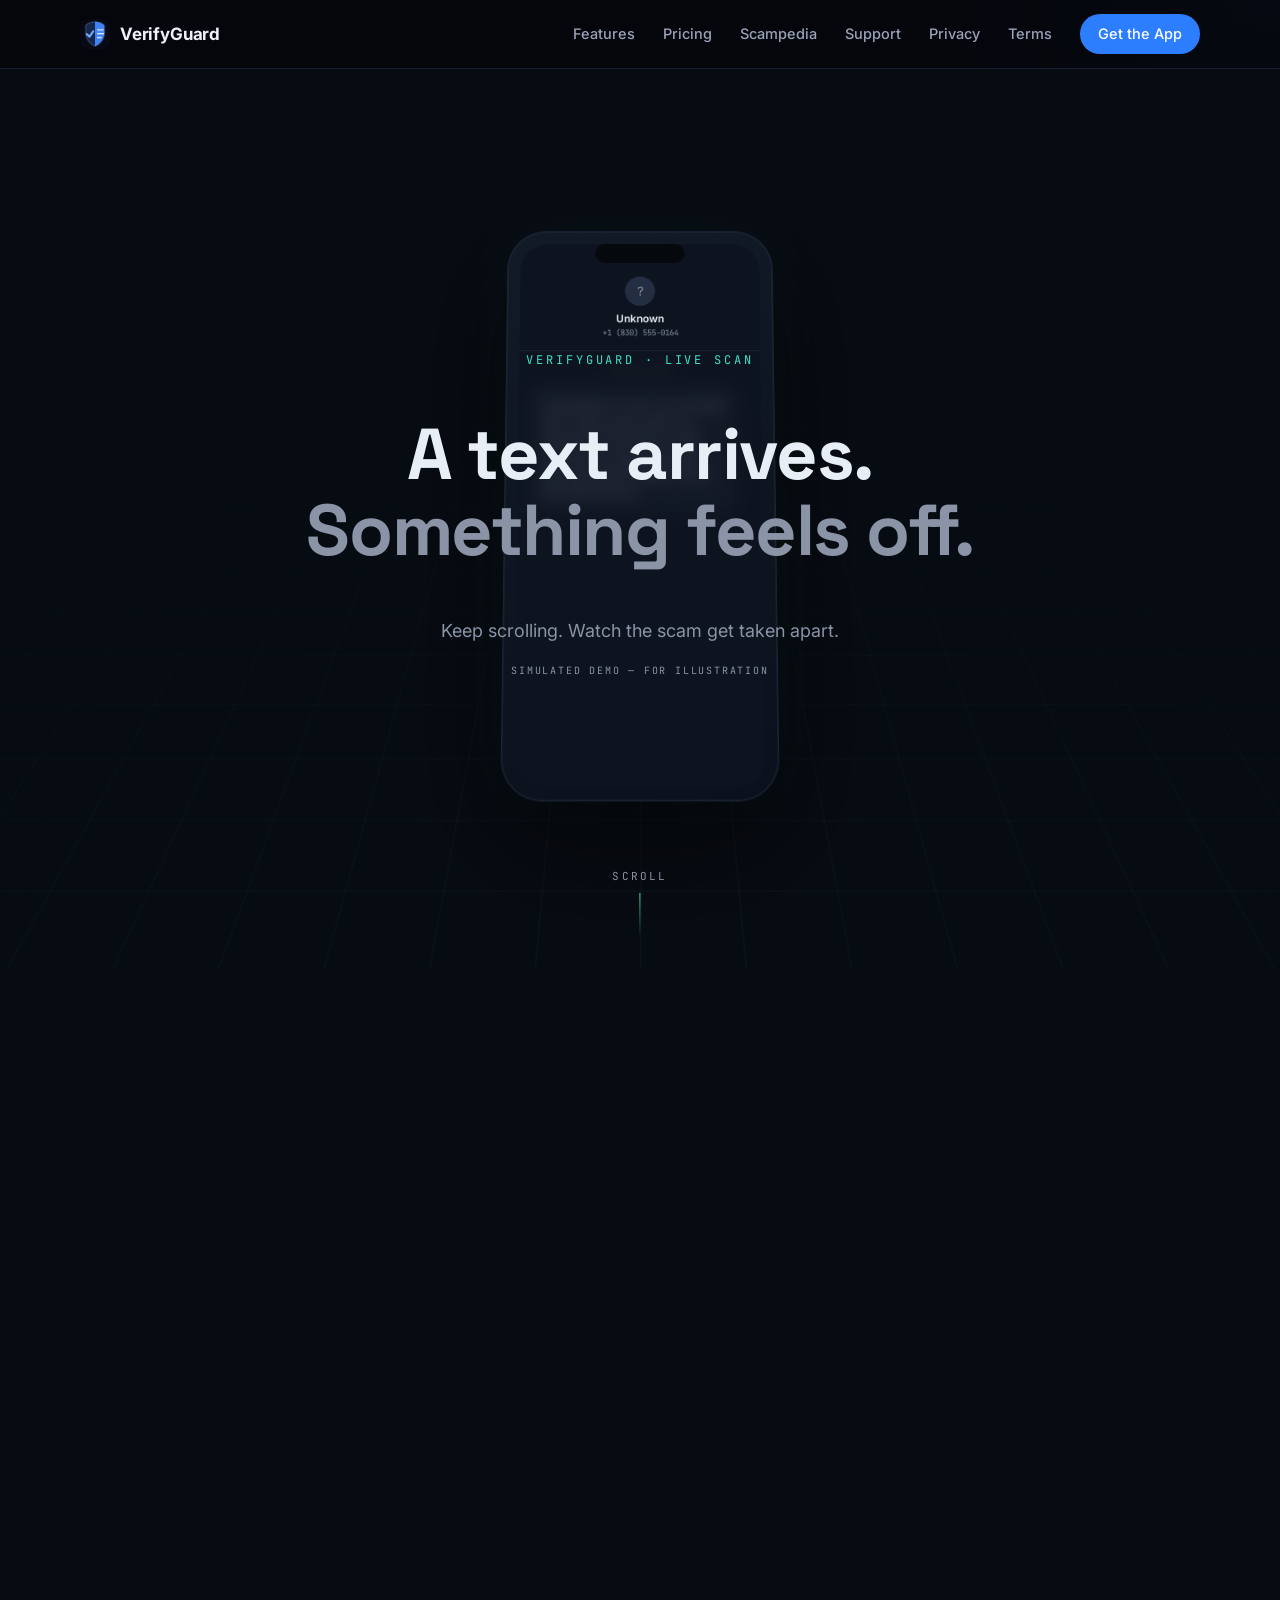
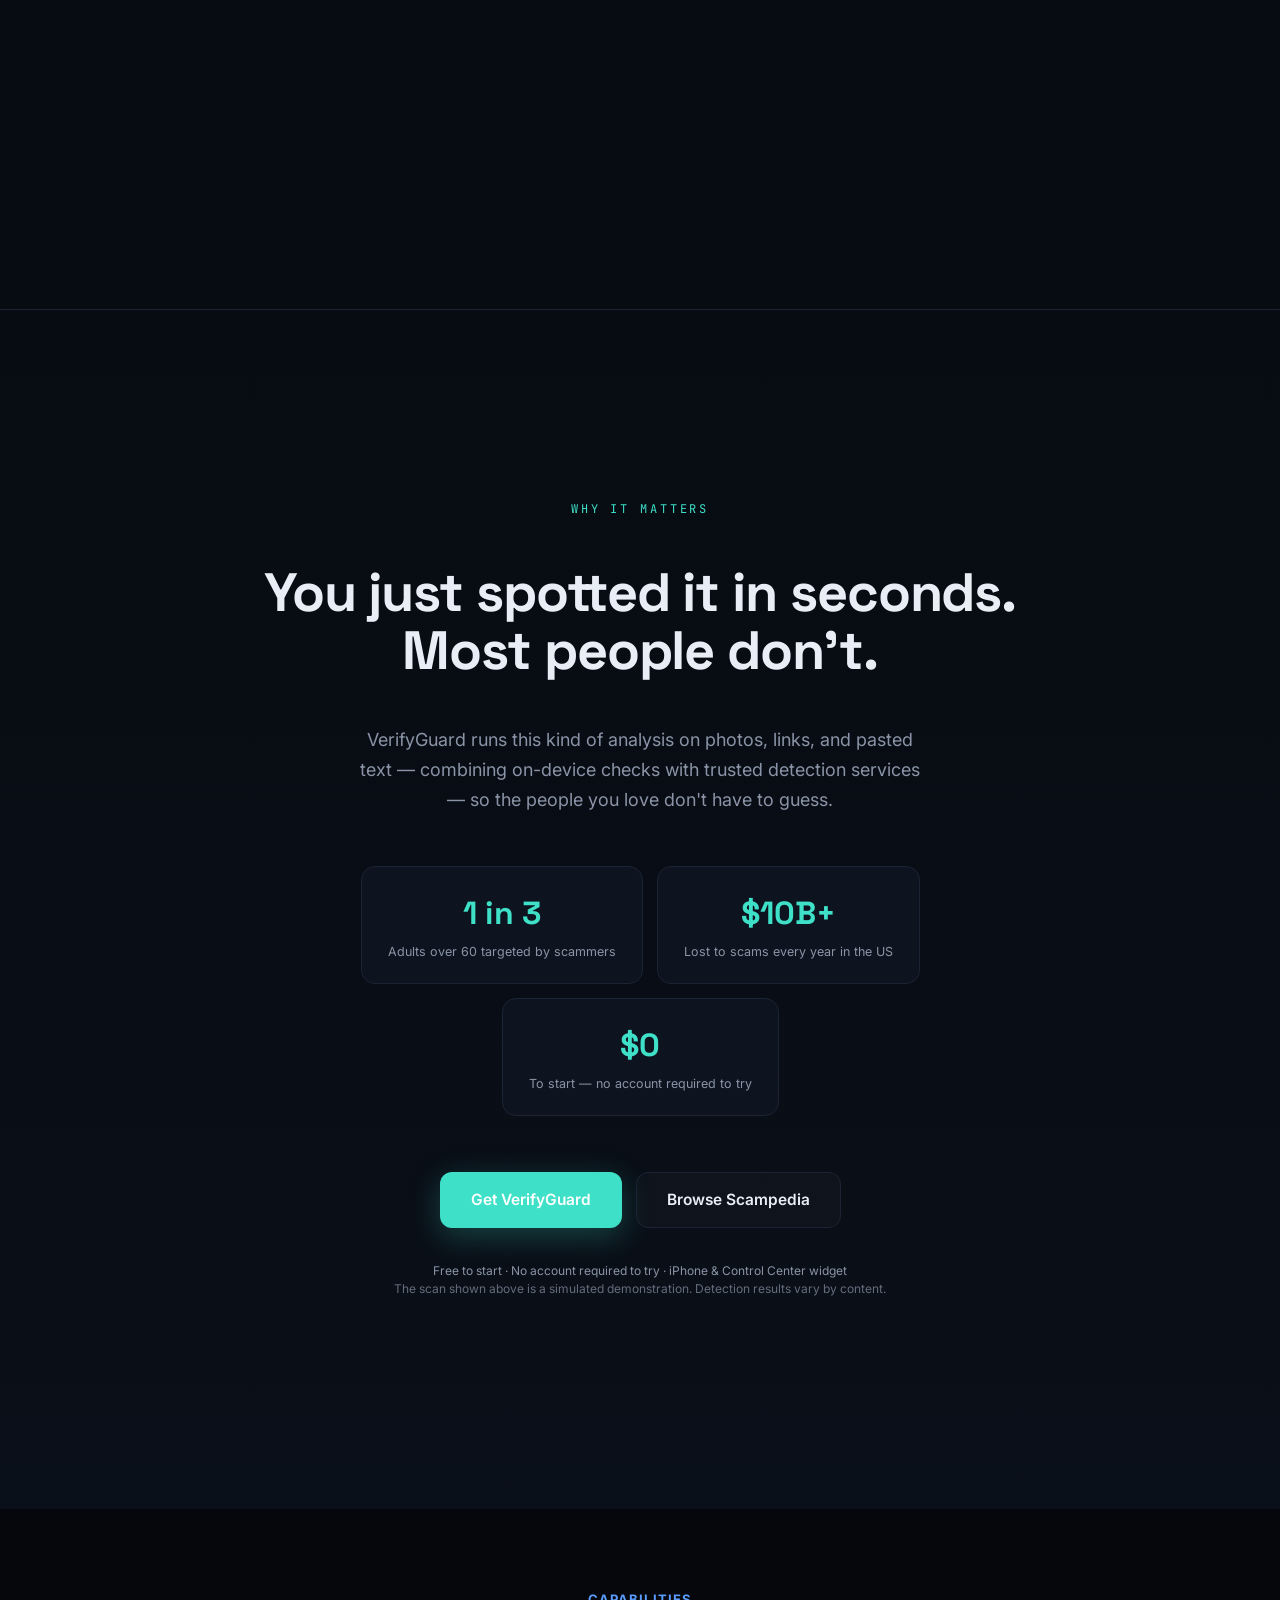
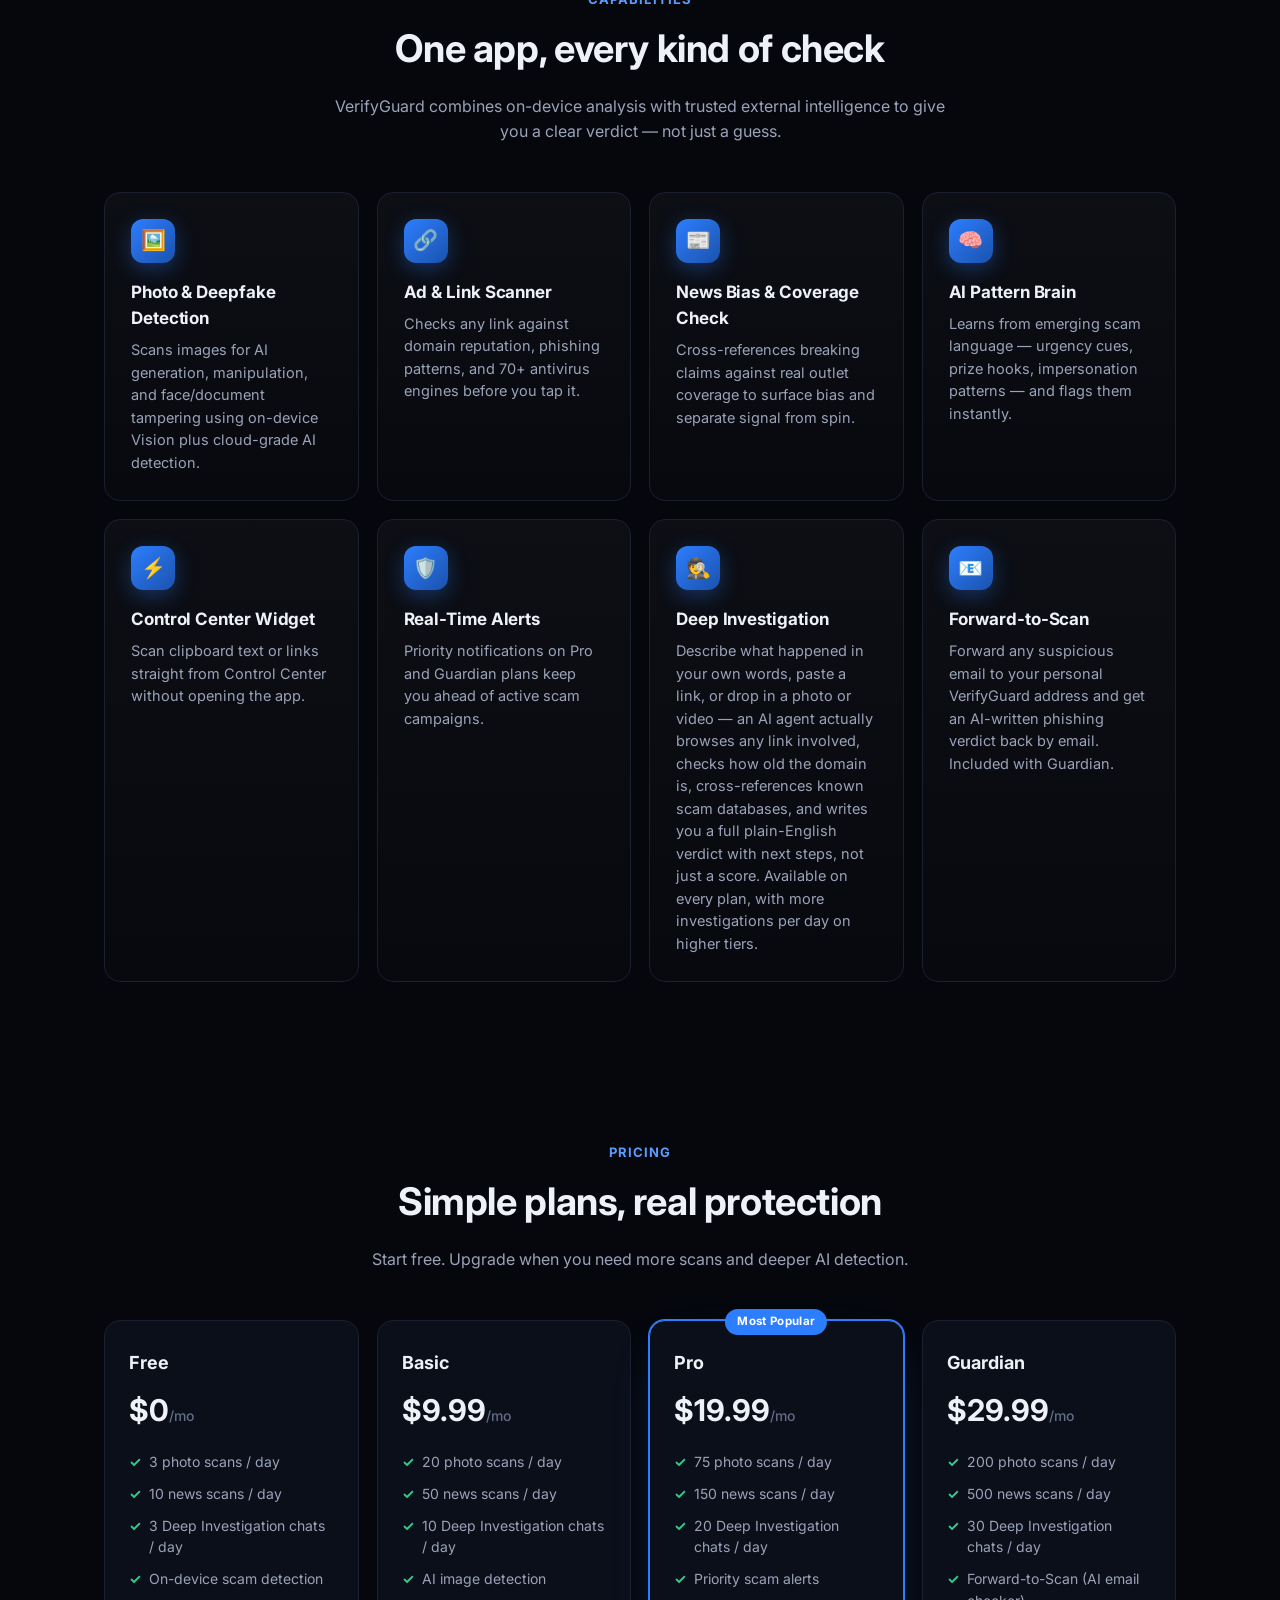
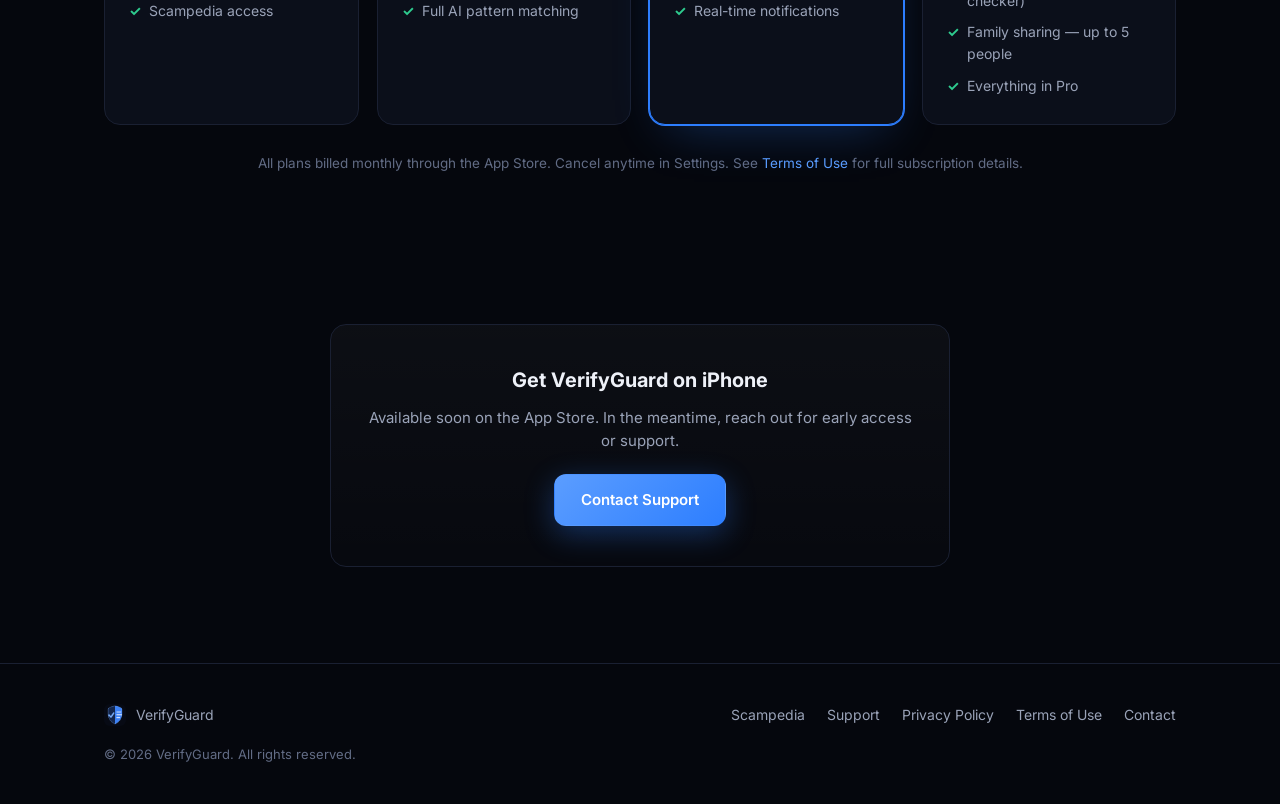
==== index.html @ 9289e0be "Update site to match current app: Deep Investigation is now all-tier chat Deep Investigation is no l" ====
<!doctype html>
<html lang="en">
<head>
<meta charset="UTF-8" />
<meta name="viewport" content="width=device-width, initial-scale=1.0" />
<title>VerifyGuard — AI Scam &amp; Deepfake Detection</title>
<meta name="description" content="VerifyGuard scans photos, links, and news for scams, deepfakes, and misinformation in real time — powered by on-device AI and trusted threat intelligence." />
<link rel="icon" href="assets/logo.png" />
<link rel="preconnect" href="https://fonts.googleapis.com">
<link rel="preconnect" href="https://fonts.gstatic.com" crossorigin>
<link href="https://fonts.googleapis.com/css2?family=Inter:wght@400;500;600;700;800&family=Space+Grotesk:wght@400;500;700&family=JetBrains+Mono:wght@400;600&display=swap" rel="stylesheet">
<link rel="stylesheet" href="styles.css" />
<link rel="stylesheet" href="scam-scene.css" />
</head>
<body>

<header class="site">
  <div class="wrap nav">
    <a href="index.html" class="brand">
      <img src="assets/logo.png" alt="VerifyGuard logo" />
      VerifyGuard
    </a>
    <nav class="nav-links" id="navLinks">
      <a href="#features">Features</a>
      <a href="#pricing">Pricing</a>
      <a href="https://scampedia.net/scampedia.html">Scampedia</a>
      <a href="support.html">Support</a>
      <a href="privacy.html">Privacy</a>
      <a href="terms.html">Terms</a>
      <a href="#download" class="nav-cta">Get the App</a>
    </nav>
    <button class="nav-toggle" id="navToggle" aria-label="Toggle menu">☰</button>
  </div>
</header>

<main>
  <div class="scam-scene">
    <div class="track" id="track">
      <div class="stage">

        <div class="intro" id="intro">
          <div class="eyebrow">VerifyGuard · Live Scan</div>
          <h1>A text arrives.<br><span class="dim">Something feels off.</span></h1>
          <p>Keep scrolling. Watch the scam get taken apart.</p>
          <p style="margin-top:10px;font-family:'JetBrains Mono',monospace;font-size:10px;letter-spacing:.18em;text-transform:uppercase;color:var(--muted)">Simulated demo — for illustration</p>
        </div>

        <div class="phone-wrap" id="phoneWrap">
          <div class="phone">
            <div class="notch"></div>
            <div class="screen">
              <div class="msg-header">
                <div class="avatar">?</div>
                <div class="sender">Unknown</div>
                <div class="num">+1 (830) 555-0164</div>
              </div>
              <div class="msg-body" id="msgBody" style="will-change:filter,opacity">
                <div class="time-stamp">Today 4:47 PM</div>
                <div class="bubble" id="bubble">
                  Hi grandma, it's me. I'm in trouble and
                  <span class="flag-word" data-flag="1">I need money right now</span>.
                  <span class="flag-word warn" data-flag="2">Please don't tell mom or dad.</span>
                  Can you buy
                  <span class="flag-word" data-flag="3">Apple gift cards</span>
                  and send me the codes? Hurry, I only have an hour.
                </div>
              </div>
              <div class="scanline" id="scanline"></div>
            </div>
          </div>
        </div>

        <div class="callout co-1" id="c1">
          <div class="tag">Red flag · Urgency</div>
          <div class="body">Pressure to act "right now" is the #1 scam signature. Real emergencies don't run on timers.</div>
        </div>
        <div class="callout warn co-2" id="c2">
          <div class="tag">Red flag · Secrecy</div>
          <div class="body">"Don't tell anyone" isolates you from the people who would spot the scam instantly.</div>
        </div>
        <div class="callout co-3" id="c3">
          <div class="tag">Red flag · Untraceable payment</div>
          <div class="body">Gift card codes are cash that can't be reversed. No real family member asks for them.</div>
        </div>

        <div class="verdict">
          <div class="stamp" id="stamp">
            <div class="box">
              <div class="word">SCAM</div>
              <div class="conf">CONFIDENCE <b>94%</b> · GRANDPARENT SCAM</div>
            </div>
          </div>
        </div>

        <div class="scroll-hint" id="hint">
          <span>Scroll</span>
          <div class="bar"></div>
        </div>

      </div>
    </div>

    <section class="after">
      <div class="after-inner">
        <div class="eyebrow">Why it matters</div>
        <h2>You just spotted it in seconds.<br>Most people don't.</h2>
        <p class="lede">VerifyGuard runs this kind of analysis on photos, links, and pasted text — combining on-device checks with trusted detection services — so the people you love don't have to guess.</p>
        <div class="stat-row">
          <div class="stat"><div class="n">1 in 3</div><div class="l">Adults over 60 targeted by scammers</div></div>
          <div class="stat"><div class="n">$10B+</div><div class="l">Lost to scams every year in the US</div></div>
          <div class="stat"><div class="n">$0</div><div class="l">To start — no account required to try</div></div>
        </div>
        <div class="cta-row">
          <a class="btn btn-primary" href="#download">Get VerifyGuard</a>
          <a class="btn btn-ghost" href="https://scampedia.net/scampedia.html">Browse Scampedia</a>
        </div>
        <div class="footnote">Free to start · No account required to try · iPhone &amp; Control Center widget<br><span style="opacity:.7">The scan shown above is a simulated demonstration. Detection results vary by content.</span></div>
      </div>
    </section>
  </div>

  <section id="features">
    <div class="wrap">
      <div class="section-head">
        <div class="kicker">Capabilities</div>
        <h2>One app, every kind of check</h2>
        <p>VerifyGuard combines on-device analysis with trusted external intelligence to give you a clear verdict — not just a guess.</p>
      </div>
      <div class="grid">
        <div class="card">
          <div class="icon">🖼️</div>
          <h3>Photo &amp; Deepfake Detection</h3>
          <p>Scans images for AI generation, manipulation, and face/document tampering using on-device Vision plus cloud-grade AI detection.</p>
        </div>
        <div class="card">
          <div class="icon">🔗</div>
          <h3>Ad &amp; Link Scanner</h3>
          <p>Checks any link against domain reputation, phishing patterns, and 70+ antivirus engines before you tap it.</p>
        </div>
        <div class="card">
          <div class="icon">📰</div>
          <h3>News Bias &amp; Coverage Check</h3>
          <p>Cross-references breaking claims against real outlet coverage to surface bias and separate signal from spin.</p>
        </div>
        <div class="card">
          <div class="icon">🧠</div>
          <h3>AI Pattern Brain</h3>
          <p>Learns from emerging scam language — urgency cues, prize hooks, impersonation patterns — and flags them instantly.</p>
        </div>
        <div class="card">
          <div class="icon">⚡</div>
          <h3>Control Center Widget</h3>
          <p>Scan clipboard text or links straight from Control Center without opening the app.</p>
        </div>
        <div class="card">
          <div class="icon">🛡️</div>
          <h3>Real-Time Alerts</h3>
          <p>Priority notifications on Pro and Guardian plans keep you ahead of active scam campaigns.</p>
        </div>
        <div class="card">
          <div class="icon">🕵️</div>
          <h3>Deep Investigation</h3>
          <p>Describe what happened in your own words, paste a link, or drop in a photo or video — an AI agent actually browses any link involved, checks how old the domain is, cross-references known scam databases, and writes you a full plain-English verdict with next steps, not just a score. Available on every plan, with more investigations per day on higher tiers.</p>
        </div>
        <div class="card">
          <div class="icon">📧</div>
          <h3>Forward-to-Scan</h3>
          <p>Forward any suspicious email to your personal VerifyGuard address and get an AI-written phishing verdict back by email. Included with Guardian.</p>
        </div>
      </div>
    </div>
  </section>

  <section id="pricing">
    <div class="wrap">
      <div class="section-head">
        <div class="kicker">Pricing</div>
        <h2>Simple plans, real protection</h2>
        <p>Start free. Upgrade when you need more scans and deeper AI detection.</p>
      </div>
      <div class="pricing-grid">
        <div class="plan">
          <h3>Free</h3>
          <div class="price">$0<span>/mo</span></div>
          <ul>
            <li>3 photo scans / day</li>
            <li>10 news scans / day</li>
            <li>3 Deep Investigation chats / day</li>
            <li>On-device scam detection</li>
            <li>Scampedia access</li>
          </ul>
        </div>
        <div class="plan">
          <h3>Basic</h3>
          <div class="price">$9.99<span>/mo</span></div>
          <ul>
            <li>20 photo scans / day</li>
            <li>50 news scans / day</li>
            <li>10 Deep Investigation chats / day</li>
            <li>AI image detection</li>
            <li>Full AI pattern matching</li>
          </ul>
        </div>
        <div class="plan popular">
          <div class="tag">Most Popular</div>
          <h3>Pro</h3>
          <div class="price">$19.99<span>/mo</span></div>
          <ul>
            <li>75 photo scans / day</li>
            <li>150 news scans / day</li>
            <li>20 Deep Investigation chats / day</li>
            <li>Priority scam alerts</li>
            <li>Real-time notifications</li>
          </ul>
        </div>
        <div class="plan">
          <h3>Guardian</h3>
          <div class="price">$29.99<span>/mo</span></div>
          <ul>
            <li>200 photo scans / day</li>
            <li>500 news scans / day</li>
            <li>30 Deep Investigation chats / day</li>
            <li>Forward-to-Scan (AI email checker)</li>
            <li>Family sharing — up to 5 people</li>
            <li>Everything in Pro</li>
          </ul>
        </div>
      </div>
      <p class="hero-note" style="text-align:center; margin-top:28px;">All plans billed monthly through the App Store. Cancel anytime in Settings. See <a href="terms.html">Terms of Use</a> for full subscription details.</p>
    </div>
  </section>

  <section id="download" class="tight">
    <div class="wrap">
      <div class="contact-box">
        <h3>Get VerifyGuard on iPhone</h3>
        <p>Available soon on the App Store. In the meantime, reach out for early access or support.</p>
        <div class="cta-row" style="margin-bottom:0;">
          <a href="support.html" class="btn btn-primary">Contact Support</a>
        </div>
      </div>
    </div>
  </section>
</main>

<footer class="site">
  <div class="wrap">
    <div class="footer-row">
      <div class="footer-brand">
        <img src="assets/logo.png" alt="VerifyGuard" />
        VerifyGuard
      </div>
      <div class="footer-links">
        <a href="https://scampedia.net/scampedia.html">Scampedia</a>
        <a href="support.html">Support</a>
        <a href="privacy.html">Privacy Policy</a>
        <a href="terms.html">Terms of Use</a>
        <a href="mailto:verifyguardsupport@gmail.com">Contact</a>
      </div>
    </div>
    <div class="footer-copy">© 2026 VerifyGuard. All rights reserved.</div>
  </div>
</footer>

<script>
  document.getElementById('navToggle').addEventListener('click', function () {
    document.getElementById('navLinks').classList.toggle('open');
  });
</script>

<script>
(function(){
  const reduce = window.matchMedia('(prefers-reduced-motion: reduce)').matches;
  if (reduce) return;

  const track = document.getElementById('track');
  const wrap  = document.getElementById('phoneWrap');
  const body  = document.getElementById('msgBody');
  const intro = document.getElementById('intro');
  const hint  = document.getElementById('hint');
  const scan  = document.getElementById('scanline');
  const stamp = document.getElementById('stamp');
  const call  = [document.getElementById('c1'), document.getElementById('c2'), document.getElementById('c3')];
  const flags = document.querySelectorAll('.scam-scene .flag-word');

  const lerp  = (a,b,t)=>a+(b-a)*t;
  const clamp = (v,lo,hi)=>Math.min(hi,Math.max(lo,v));
  // remap p from [a,b] -> [0,1] with easing
  const seg = (p,a,b)=>clamp((p-a)/(b-a),0,1);
  const easeOut = t=>1-Math.pow(1-t,3);
  const easeInOut = t=>t<.5?4*t*t*t:1-Math.pow(-2*t+2,3)/2;

  let ticking = false;

  function frame(){
    ticking = false;
    const rect = track.getBoundingClientRect();
    const total = track.offsetHeight - window.innerHeight;
    const p = clamp(-rect.top / total, 0, 1);

    // Phase A (0–.12): intro fades, phone idle float
    const introO = 1 - seg(p, .04, .12);
    intro.style.opacity = introO;
    hint.style.opacity  = 1 - seg(p, .02, .08);

    // Message content: blurred + dimmed under the intro, sharpens as you scroll in
    const focus = easeOut(seg(p, .08, .26));
    body.style.filter  = 'blur(' + lerp(9, 0, focus) + 'px)';
    body.style.opacity = lerp(.35, 1, focus);

    // Phase B (.10–.42): zoom into the phone
    const z = easeInOut(seg(p, .10, .42));
    const scale = lerp(0.9, 2.35, z);
    const ty    = lerp(0, 6, z); // drift toward message
    // subtle idle float before zoom kicks in
    const idle = (1 - z) * Math.sin(performance.now()/900) * 6;
    wrap.style.transform =
      'translateY(' + (idle + ty) + 'px) scale(' + scale + ') rotateX(' + lerp(6,0,z) + 'deg)';

    // Phase C (.34–.52): scan sweep
    const s = seg(p, .34, .52);
    scan.style.opacity = s > 0 && s < 1 ? 1 : (s >= 1 ? 0 : 0);
    scan.style.setProperty('--y', (s*100) + '%');

    // Phase D (.46–.74): flags light + callouts pop, one per window
    const flagWindows = [[.46,.52],[.55,.61],[.64,.70]];
    flagWindows.forEach(function(w,i){
      const on = p >= w[0];
      flags[i].classList.toggle('lit', on);
      if (flags[i].classList.contains('warn')) flags[i].classList.toggle('warn-lit', on);
      call[i].classList.toggle('show', on && p < .84);
    });

    // Phase E (.78–.90): verdict stamp slams
    const v = easeOut(seg(p, .78, .88));
    stamp.style.opacity = v;
    stamp.style.filter = 'blur(' + lerp(6,0,v) + 'px)';
    stamp.style.transform = 'scale(' + lerp(2.6,1,v) + ') rotate(' + lerp(-8,-3,v) + 'deg)';

    // Phase F (.90–1): gentle pull-back so hand-off to next section feels natural
    const out = seg(p, .90, 1);
    if (out > 0){
      const sc = lerp(scale, scale*.92, out);
      wrap.style.transform = 'translateY(' + ty + 'px) scale(' + sc + ')';
      wrap.style.opacity = 1 - out*.35;
    } else {
      wrap.style.opacity = 1;
    }
  }

  function onScroll(){
    if(!ticking){ ticking = true; requestAnimationFrame(frame); }
  }
  window.addEventListener('scroll', onScroll, {passive:true});
  window.addEventListener('resize', onScroll, {passive:true});

  // keep the idle float alive pre-zoom
  (function loop(){ onScroll(); requestAnimationFrame(loop); })();
})();
</script>

</body>
</html>
---- styles.css ----
:root {
  --bg: #05070d;
  --bg-elevated: #0b0f1a;
  --bg-card: #10152366;
  --border: #232a3d;
  --border-soft: #1a2032;
  --text: #eef1f8;
  --text-dim: #9aa3b8;
  --text-faint: #626c85;
  --brand: #2d7eff;
  --brand-light: #5b9dff;
  --brand-glow: #2d7eff55;
  --success: #2ecc8f;
  --warn: #ffb547;
  --danger: #ff5c6c;
  --radius: 16px;
  --max: 1120px;
}

* { box-sizing: border-box; }

html { scroll-behavior: smooth; }

body {
  margin: 0;
  background: var(--bg);
  background-image:
    radial-gradient(700px 420px at 12% -10%, #2d7eff22, transparent 60%),
    radial-gradient(600px 380px at 100% 0%, #5b9dff1a, transparent 55%);
  background-repeat: no-repeat;
  color: var(--text);
  font-family: "Inter", -apple-system, BlinkMacSystemFont, "Segoe UI", Helvetica, Arial, sans-serif;
  line-height: 1.55;
  -webkit-font-smoothing: antialiased;
}

img { max-width: 100%; display: block; }

a { color: var(--brand-light); text-decoration: none; }
a:hover { color: var(--text); }

.wrap { max-width: var(--max); margin: 0 auto; padding: 0 24px; }

/* Nav */
header.site {
  position: sticky;
  top: 0;
  z-index: 50;
  backdrop-filter: blur(14px);
  -webkit-backdrop-filter: blur(14px);
  background: #05070dcc;
  border-bottom: 1px solid var(--border-soft);
}

.nav {
  display: flex;
  align-items: center;
  justify-content: space-between;
  padding: 14px 0;
}

.brand {
  display: flex;
  align-items: center;
  gap: 10px;
  font-weight: 700;
  font-size: 17px;
  letter-spacing: -0.01em;
  color: var(--text);
}
.brand img { width: 30px; height: 30px; border-radius: 8px; }

.nav-links {
  display: flex;
  gap: 28px;
  align-items: center;
}
.nav-links a {
  color: var(--text-dim);
  font-size: 14.5px;
  font-weight: 500;
}
.nav-links a:hover { color: var(--text); }

.nav-cta {
  background: var(--brand);
  color: #fff !important;
  padding: 9px 18px;
  border-radius: 999px;
  font-size: 14px;
  font-weight: 600;
}
.nav-cta:hover { background: var(--brand-light); }

.nav-toggle { display: none; }

@media (max-width: 760px) {
  .nav-links { display: none; }
  .nav-toggle {
    display: block;
    background: none;
    border: 1px solid var(--border);
    color: var(--text);
    border-radius: 8px;
    padding: 7px 10px;
    font-size: 14px;
  }
  .nav-links.open {
    display: flex;
    flex-direction: column;
    position: absolute;
    top: 60px;
    left: 0;
    right: 0;
    background: var(--bg-elevated);
    border-bottom: 1px solid var(--border-soft);
    padding: 16px 24px 22px;
    gap: 16px;
  }
}

/* Hero */
.hero {
  padding: 88px 0 64px;
  text-align: center;
}
.hero .badge {
  display: inline-flex;
  align-items: center;
  gap: 8px;
  padding: 6px 14px;
  border: 1px solid var(--border);
  border-radius: 999px;
  font-size: 13px;
  color: var(--text-dim);
  background: #ffffff06;
  margin-bottom: 26px;
}
.badge .dot {
  width: 6px; height: 6px; border-radius: 50%;
  background: var(--success);
  box-shadow: 0 0 8px var(--success);
}

.hero-logo {
  width: 92px; height: 92px;
  border-radius: 22px;
  margin: 0 auto 28px;
  box-shadow: 0 0 60px var(--brand-glow), 0 8px 30px #000a;
}

.hero h1 {
  font-size: clamp(34px, 5.5vw, 58px);
  line-height: 1.08;
  letter-spacing: -0.02em;
  margin: 0 0 18px;
}
.hero h1 span {
  background: linear-gradient(135deg, var(--brand-light), var(--brand));
  -webkit-background-clip: text;
  background-clip: text;
  color: transparent;
}

.hero p.lead {
  color: var(--text-dim);
  font-size: 18px;
  max-width: 620px;
  margin: 0 auto 36px;
}

.cta-row {
  display: flex;
  gap: 14px;
  justify-content: center;
  flex-wrap: wrap;
  margin-bottom: 20px;
}

.btn {
  display: inline-flex;
  align-items: center;
  gap: 8px;
  padding: 13px 26px;
  border-radius: 12px;
  font-weight: 600;
  font-size: 15px;
  border: 1px solid transparent;
  cursor: pointer;
}
.btn-primary {
  background: linear-gradient(135deg, var(--brand-light), var(--brand));
  color: #fff !important;
  box-shadow: 0 8px 30px var(--brand-glow);
}
.btn-primary:hover { filter: brightness(1.08); }
.btn-ghost {
  background: #ffffff08;
  border-color: var(--border);
  color: var(--text) !important;
}
.btn-ghost:hover { background: #ffffff12; }

.hero-note { color: var(--text-faint); font-size: 13.5px; }

/* Sections */
section { padding: 80px 0; }
section.tight { padding: 56px 0; }
.section-head { text-align: center; max-width: 640px; margin: 0 auto 48px; }
.section-head .kicker {
  color: var(--brand-light);
  font-size: 13px;
  font-weight: 700;
  letter-spacing: 0.08em;
  text-transform: uppercase;
  margin-bottom: 10px;
}
.section-head h2 {
  font-size: clamp(26px, 3.6vw, 38px);
  letter-spacing: -0.01em;
  margin: 0 0 12px;
}
.section-head p { color: var(--text-dim); font-size: 16px; }

/* Feature grid */
.grid {
  display: grid;
  grid-template-columns: repeat(auto-fit, minmax(250px, 1fr));
  gap: 18px;
}

.card {
  background: linear-gradient(180deg, #ffffff08, #ffffff02);
  border: 1px solid var(--border-soft);
  border-radius: var(--radius);
  padding: 26px;
}
.card .icon {
  width: 44px; height: 44px;
  border-radius: 12px;
  display: flex; align-items: center; justify-content: center;
  background: linear-gradient(135deg, var(--brand), #1b52ad);
  font-size: 20px;
  margin-bottom: 16px;
  box-shadow: 0 6px 20px var(--brand-glow);
}
.card h3 { font-size: 17px; margin: 0 0 8px; letter-spacing: -0.005em; }
.card p { color: var(--text-dim); font-size: 14.5px; margin: 0; }

/* Pricing */
.pricing-grid {
  display: grid;
  grid-template-columns: repeat(auto-fit, minmax(240px, 1fr));
  gap: 18px;
}
.plan {
  background: var(--bg-elevated);
  border: 1px solid var(--border-soft);
  border-radius: var(--radius);
  padding: 28px 24px;
  position: relative;
}
.plan.popular {
  border-color: var(--brand);
  box-shadow: 0 0 0 1px var(--brand), 0 20px 50px -20px var(--brand-glow);
}
.plan .tag {
  position: absolute;
  top: -12px; left: 50%;
  transform: translateX(-50%);
  background: var(--brand);
  color: #fff;
  font-size: 11.5px;
  font-weight: 700;
  padding: 4px 12px;
  border-radius: 999px;
  letter-spacing: 0.03em;
}
.plan h3 { margin: 0 0 4px; font-size: 18px; }
.plan .price { font-size: 30px; font-weight: 700; margin: 10px 0 18px; }
.plan .price span { font-size: 14px; color: var(--text-faint); font-weight: 500; }
.plan ul { list-style: none; padding: 0; margin: 0; display: flex; flex-direction: column; gap: 10px; }
.plan li { color: var(--text-dim); font-size: 14px; display: flex; gap: 8px; }
.plan li::before { content: "✓"; color: var(--success); font-weight: 700; }

/* FAQ */
.faq { max-width: 780px; margin: 0 auto; display: flex; flex-direction: column; gap: 10px; }
.faq details {
  background: var(--bg-elevated);
  border: 1px solid var(--border-soft);
  border-radius: 12px;
  padding: 4px 20px;
}
.faq summary {
  cursor: pointer;
  padding: 16px 0;
  font-weight: 600;
  font-size: 15.5px;
  list-style: none;
  display: flex;
  justify-content: space-between;
  align-items: center;
}
.faq summary::-webkit-details-marker { display: none; }
.faq summary::after {
  content: "+";
  color: var(--brand-light);
  font-size: 20px;
  font-weight: 400;
}
.faq details[open] summary::after { content: "–"; }
.faq p { color: var(--text-dim); font-size: 14.5px; margin: 0 0 18px; }

/* Contact box */
.contact-box {
  max-width: 620px;
  margin: 0 auto;
  text-align: center;
  background: linear-gradient(180deg, #ffffff08, #ffffff02);
  border: 1px solid var(--border-soft);
  border-radius: var(--radius);
  padding: 40px 32px;
}
.contact-box h3 { margin: 0 0 10px; font-size: 20px; }
.contact-box p { color: var(--text-dim); margin: 0 0 22px; font-size: 15px; }

/* Legal pages */
.legal {
  max-width: 780px;
  margin: 0 auto;
  padding: 60px 0 100px;
}
.legal h1 { font-size: 34px; margin-bottom: 6px; letter-spacing: -0.01em; }
.legal .updated { color: var(--text-faint); font-size: 13.5px; margin-bottom: 40px; }
.legal h2 { font-size: 19px; margin: 36px 0 12px; color: var(--text); }
.legal p, .legal li { color: var(--text-dim); font-size: 15px; line-height: 1.7; }
.legal ul { padding-left: 20px; }
.legal a { color: var(--brand-light); }
.legal table { width: 100%; border-collapse: collapse; margin: 16px 0; }
.legal th, .legal td { text-align: left; padding: 10px 12px; border: 1px solid var(--border-soft); font-size: 14px; color: var(--text-dim); }
.legal th { color: var(--text); background: #ffffff05; }

/* Footer */
footer.site {
  border-top: 1px solid var(--border-soft);
  padding: 40px 0;
  margin-top: 40px;
}
.footer-row {
  display: flex;
  justify-content: space-between;
  align-items: center;
  flex-wrap: wrap;
  gap: 16px;
}
.footer-brand { display: flex; align-items: center; gap: 10px; color: var(--text-dim); font-size: 14px; }
.footer-brand img { width: 22px; height: 22px; border-radius: 6px; }
.footer-links { display: flex; gap: 22px; flex-wrap: wrap; }
.footer-links a { color: var(--text-dim); font-size: 14px; }
.footer-links a:hover { color: var(--text); }
.footer-copy { color: var(--text-faint); font-size: 13px; margin-top: 18px; }
---- scam-scene.css ----
/* Scrollytelling hero scene ("Anatomy of a Scam") — scoped entirely under
   .scam-scene so it can't leak into or collide with the rest of the site's
   styles.css (notably .btn/.btn-primary/.btn-ghost, which the site already
   defines with a different blue-glow look; the scene needs its own teal
   version here, kept local via descendant-selector specificity). Colors,
   fonts, and dimensions are ported unchanged from the approved demo. */

/* This has to live on body, not .scam-scene itself — overflow-x:hidden on an
   ancestor of a position:sticky element is a well-known footgun: per spec,
   setting only overflow-x forces overflow-y to compute as 'auto' too, which
   turns that ancestor into a scroll container and breaks the sticky child's
   containing block, so the "stuck" zoom effect just silently stops working.
   Safe on body/html since that's the real root scrolling context. */
body{ overflow-x:hidden; }

.scam-scene{
  --bg:#070B12;
  --panel:#0E141F;
  --line:#1B2434;
  --text:#E8EEF6;
  --muted:#8A94A6;
  --scan:#3EE0C8;
  --danger:#FF4D5E;
  --warn:#FFB020;
  background:var(--bg);
  color:var(--text);
  font-family:'Inter',system-ui,sans-serif;
}
.scam-scene *{box-sizing:border-box}
.scam-scene ::selection{background:rgba(62,224,200,.25)}

/* ---------- SCROLL TRACK ---------- */
.scam-scene .track{height:560vh;position:relative}
.scam-scene .stage{
  position:sticky;top:0;height:100vh;
  overflow:hidden;
  display:flex;align-items:center;justify-content:center;
  perspective:1200px;
}

/* ambient grid */
.scam-scene .stage::before{
  content:"";position:absolute;inset:-50%;
  background-image:
    linear-gradient(rgba(62,224,200,.04) 1px,transparent 1px),
    linear-gradient(90deg,rgba(62,224,200,.04) 1px,transparent 1px);
  background-size:64px 64px;
  transform:rotateX(60deg) translateY(20%);
  mask-image:radial-gradient(ellipse 60% 50% at 50% 60%,black,transparent);
  -webkit-mask-image:radial-gradient(ellipse 60% 50% at 50% 60%,black,transparent);
}

/* ---------- INTRO TEXT ---------- */
.scam-scene .intro{
  position:absolute;z-index:5;text-align:center;
  transition:opacity .1s linear;
  padding:0 24px;
}
.scam-scene .intro .eyebrow{
  font-family:'JetBrains Mono',monospace;font-size:12px;letter-spacing:.24em;
  text-transform:uppercase;color:var(--scan);margin-bottom:16px;
}
.scam-scene .intro h1{
  font-family:'Space Grotesk',sans-serif;
  font-size:clamp(34px,6.5vw,72px);font-weight:700;line-height:1.05;
  letter-spacing:-.02em;
}
.scam-scene .intro h1 .dim{color:var(--muted)}
.scam-scene .intro p{margin-top:18px;color:var(--muted);font-size:clamp(15px,2vw,18px)}
.scam-scene .scroll-hint{
  position:absolute;bottom:32px;left:50%;transform:translateX(-50%);
  z-index:6;display:flex;flex-direction:column;align-items:center;gap:8px;
  color:var(--muted);font-family:'JetBrains Mono',monospace;font-size:11px;
  letter-spacing:.2em;text-transform:uppercase;
}
.scam-scene .scroll-hint .bar{
  width:1px;height:44px;background:linear-gradient(var(--scan),transparent);
  animation:scamSceneDrip 1.6s ease-in-out infinite;
}
@keyframes scamSceneDrip{0%{transform:scaleY(.2);transform-origin:top}50%{transform:scaleY(1)}100%{transform:scaleY(.2);transform-origin:bottom}}

/* ---------- PHONE ---------- */
.scam-scene .phone-wrap{
  position:relative;z-index:4;
  will-change:transform;
  transform-origin:center 38%;
}
.scam-scene .phone{
  width:min(300px,72vw);aspect-ratio:9/19;
  background:linear-gradient(160deg,#121A28,#0B111C);
  border:1px solid var(--line);
  border-radius:44px;
  padding:14px;
  box-shadow:
    0 0 0 1px rgba(255,255,255,.04) inset,
    0 40px 120px rgba(0,0,0,.7),
    0 0 80px rgba(62,224,200,.06);
  position:relative;
}
.scam-scene .phone .notch{
  position:absolute;top:14px;left:50%;transform:translateX(-50%);
  width:34%;height:22px;background:#05080D;border-radius:12px;z-index:3;
}
.scam-scene .screen{
  width:100%;height:100%;
  background:var(--panel);
  border-radius:32px;
  overflow:hidden;
  display:flex;flex-direction:column;
  position:relative;
}
.scam-scene .msg-header{
  padding:38px 16px 12px;text-align:center;
  border-bottom:1px solid var(--line);
  flex-shrink:0;
}
.scam-scene .msg-header .avatar{
  width:34px;height:34px;border-radius:50%;
  background:#232E42;margin:0 auto 6px;
  display:flex;align-items:center;justify-content:center;
  font-size:14px;color:var(--muted);
}
.scam-scene .msg-header .sender{font-size:12px;font-weight:600}
.scam-scene .msg-header .num{font-family:'JetBrains Mono',monospace;font-size:9px;color:var(--muted)}
.scam-scene .msg-body{flex:1;padding:16px 12px;display:flex;flex-direction:column;gap:10px}
.scam-scene .bubble{
  background:#1A2333;
  border:1px solid var(--line);
  border-radius:16px;border-bottom-left-radius:4px;
  padding:12px 13px;
  font-size:12.5px;line-height:1.55;
  max-width:94%;
  position:relative;
}
.scam-scene .bubble .flag-word{
  position:relative;border-radius:4px;padding:0 2px;
  transition:background .2s,color .2s,box-shadow .2s;
}
.scam-scene .bubble .flag-word.lit{
  background:rgba(255,77,94,.16);
  color:#FF8B96;
  box-shadow:0 0 0 1px rgba(255,77,94,.45);
}
.scam-scene .bubble .flag-word.lit.warn-lit{
  background:rgba(255,176,32,.14);color:#FFCB66;
  box-shadow:0 0 0 1px rgba(255,176,32,.4);
}
.scam-scene .time-stamp{font-family:'JetBrains Mono',monospace;font-size:9px;color:var(--muted);text-align:center}

/* scan sweep */
.scam-scene .scanline{
  position:absolute;inset:0;z-index:2;pointer-events:none;
  background:linear-gradient(180deg,
    transparent 0%,
    rgba(62,224,200,0) calc(var(--y,0%) - 12%),
    rgba(62,224,200,.14) var(--y,0%),
    rgba(62,224,200,0) calc(var(--y,0%) + 2%),
    transparent 100%);
  opacity:0;
}
.scam-scene .scanline::after{
  content:"";position:absolute;left:0;right:0;top:var(--y,0%);
  height:1.5px;background:var(--scan);
  box-shadow:0 0 12px var(--scan),0 0 32px rgba(62,224,200,.5);
}

/* ---------- CALLOUTS ---------- */
.scam-scene .callout{
  position:absolute;z-index:7;
  width:min(230px,58vw);
  background:rgba(10,15,24,.92);
  backdrop-filter:blur(8px);
  border:1px solid var(--line);
  border-left:2px solid var(--danger);
  border-radius:10px;
  padding:11px 13px;
  opacity:0;transform:translateY(14px) scale(.96);
  transition:opacity .25s ease,transform .25s ease;
  pointer-events:none;
}
.scam-scene .callout.warn{border-left-color:var(--warn)}
.scam-scene .callout.show{opacity:1;transform:translateY(0) scale(1)}
.scam-scene .callout .tag{
  font-family:'JetBrains Mono',monospace;font-size:9.5px;letter-spacing:.14em;
  text-transform:uppercase;color:var(--danger);margin-bottom:4px;
}
.scam-scene .callout.warn .tag{color:var(--warn)}
.scam-scene .callout .body{font-size:12px;line-height:1.5;color:var(--text)}
.scam-scene .co-1{top:16%;left:4%}
.scam-scene .co-2{top:38%;right:3%}
.scam-scene .co-3{bottom:20%;left:5%}
@media(min-width:900px){
  .scam-scene .co-1{top:22%;left:calc(50% - 460px)}
  .scam-scene .co-2{top:42%;right:calc(50% - 470px)}
  .scam-scene .co-3{bottom:24%;left:calc(50% - 440px)}
}

/* ---------- VERDICT ---------- */
.scam-scene .verdict{
  position:absolute;z-index:9;inset:0;
  display:flex;align-items:center;justify-content:center;
  pointer-events:none;
}
.scam-scene .verdict .stamp{
  text-align:center;
  transform:scale(2.6) rotate(-8deg);
  opacity:0;
  filter:blur(6px);
}
.scam-scene .verdict .stamp .box{
  display:inline-block;
  border:3px solid var(--danger);
  border-radius:12px;
  padding:14px 34px;
  background:rgba(7,11,18,.82);
  backdrop-filter:blur(6px);
  box-shadow:0 0 60px rgba(255,77,94,.35);
}
.scam-scene .verdict .stamp .word{
  font-family:'Space Grotesk',sans-serif;font-weight:700;
  font-size:clamp(44px,9vw,88px);letter-spacing:.06em;
  color:var(--danger);line-height:1;
}
.scam-scene .verdict .stamp .conf{
  font-family:'JetBrains Mono',monospace;font-size:clamp(11px,1.6vw,14px);
  letter-spacing:.22em;color:var(--text);margin-top:10px;
}
.scam-scene .verdict .stamp .conf b{color:var(--danger)}

/* ---------- AFTER SECTION (stats + CTA) ---------- */
.scam-scene .after{
  position:relative;z-index:10;
  background:linear-gradient(var(--bg) 0%,#0A1019 100%);
  border-top:1px solid var(--line);
}
.scam-scene .after-inner{
  max-width:880px;margin:0 auto;
  padding:110px 24px 130px;text-align:center;
}
.scam-scene .after .eyebrow{
  font-family:'JetBrains Mono',monospace;font-size:12px;letter-spacing:.24em;
  text-transform:uppercase;color:var(--scan);margin-bottom:18px;
}
.scam-scene .after h2{
  font-family:'Space Grotesk',sans-serif;
  font-size:clamp(30px,5vw,54px);font-weight:700;letter-spacing:-.02em;line-height:1.08;
}
.scam-scene .after p.lede{
  margin:20px auto 0;max-width:560px;
  color:var(--muted);font-size:clamp(15px,2vw,18px);line-height:1.65;
}
.scam-scene .stat-row{
  display:flex;gap:14px;justify-content:center;flex-wrap:wrap;margin-top:52px;
}
.scam-scene .stat{
  background:var(--panel);border:1px solid var(--line);border-radius:14px;
  padding:22px 26px;min-width:180px;
}
.scam-scene .stat .n{
  font-family:'Space Grotesk',sans-serif;font-size:32px;font-weight:700;color:var(--scan);
}
.scam-scene .stat .l{font-size:12.5px;color:var(--muted);margin-top:4px;line-height:1.45}
.scam-scene .cta-row{margin-top:56px;display:flex;gap:14px;justify-content:center;flex-wrap:wrap}
.scam-scene .btn{
  display:inline-block;padding:15px 30px;border-radius:12px;
  font-weight:600;font-size:15.5px;text-decoration:none;
  transition:transform .15s ease,box-shadow .15s ease;
}
.scam-scene .btn:focus-visible{outline:2px solid var(--scan);outline-offset:3px}
.scam-scene .btn-primary{
  background:var(--scan);color:#04110E;
  box-shadow:0 8px 30px rgba(62,224,200,.25);
}
.scam-scene .btn-primary:hover{transform:translateY(-2px);box-shadow:0 12px 38px rgba(62,224,200,.35)}
.scam-scene .btn-ghost{
  border:1px solid var(--line);color:var(--text);background:rgba(255,255,255,.02);
}
.scam-scene .btn-ghost:hover{transform:translateY(-2px);border-color:#2A3650}
.scam-scene .footnote{margin-top:34px;font-size:12px;color:var(--muted)}

/* ---------- REDUCED MOTION ---------- */
@media (prefers-reduced-motion: reduce){
  .scam-scene .track{height:auto}
  .scam-scene .stage{position:relative;height:auto;min-height:100vh;padding:80px 0}
  .scam-scene .intro{position:relative;margin-bottom:48px}
  .scam-scene .phone-wrap{transform:none!important}
  .scam-scene .callout{position:relative;opacity:1;transform:none;margin:14px auto;inset:auto}
  .scam-scene .verdict{position:relative;inset:auto;margin-top:40px}
  .scam-scene .verdict .stamp{transform:none;opacity:1;filter:none}
  .scam-scene .scanline,.scam-scene .scroll-hint{display:none}
  .scam-scene .bubble .flag-word{background:rgba(255,77,94,.16);color:#FF8B96}
}
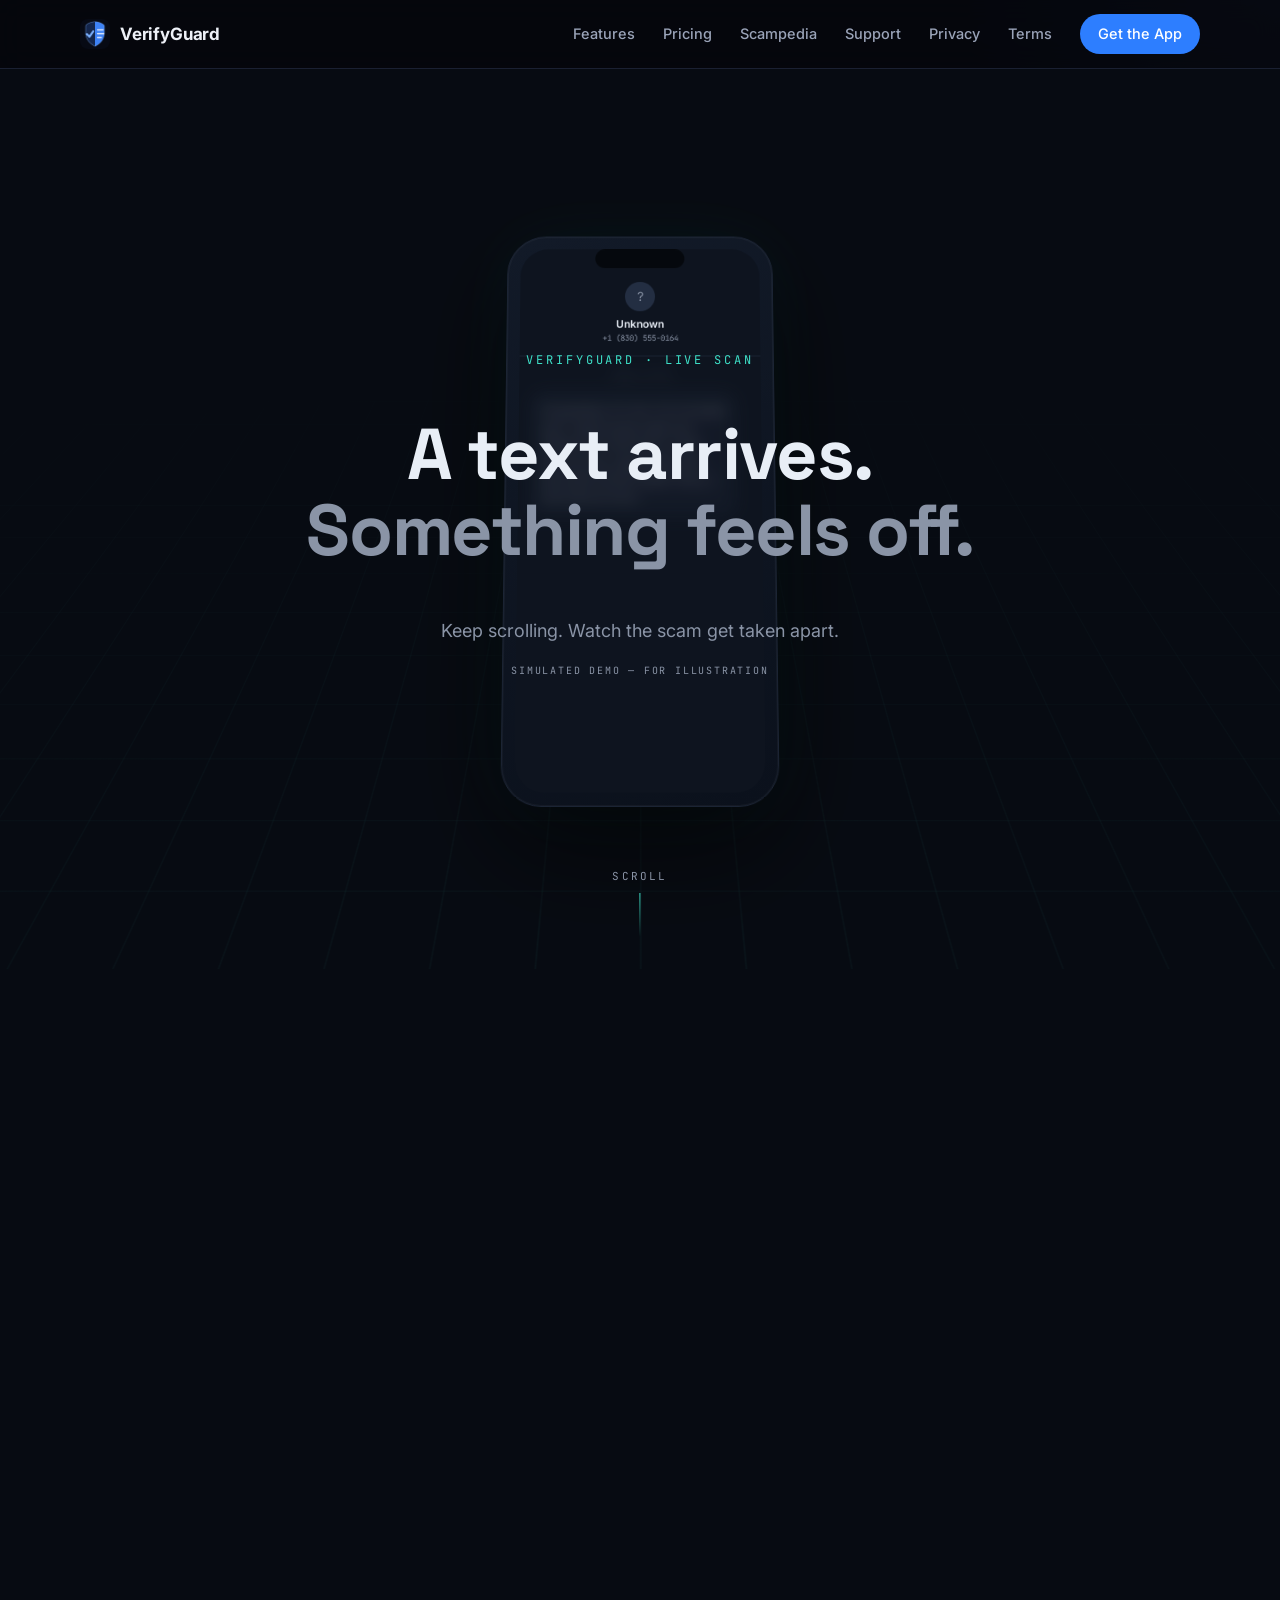
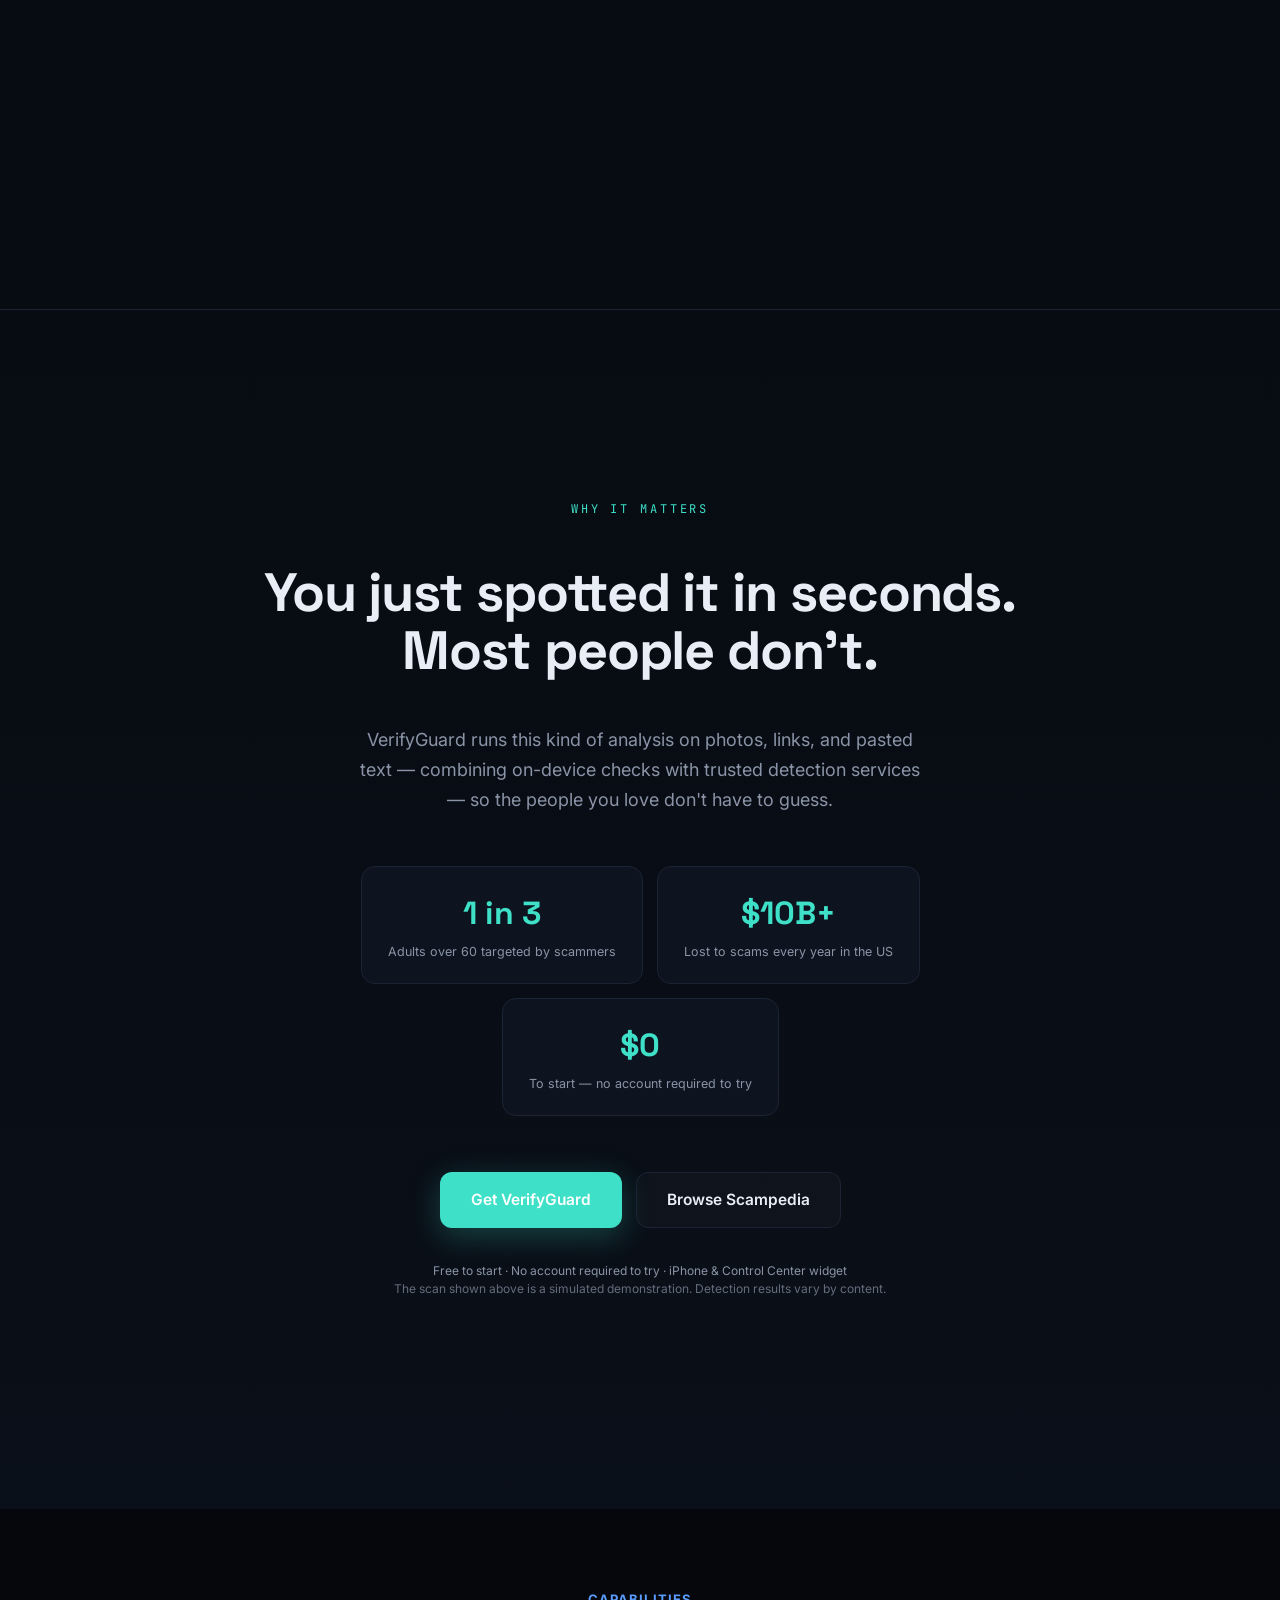
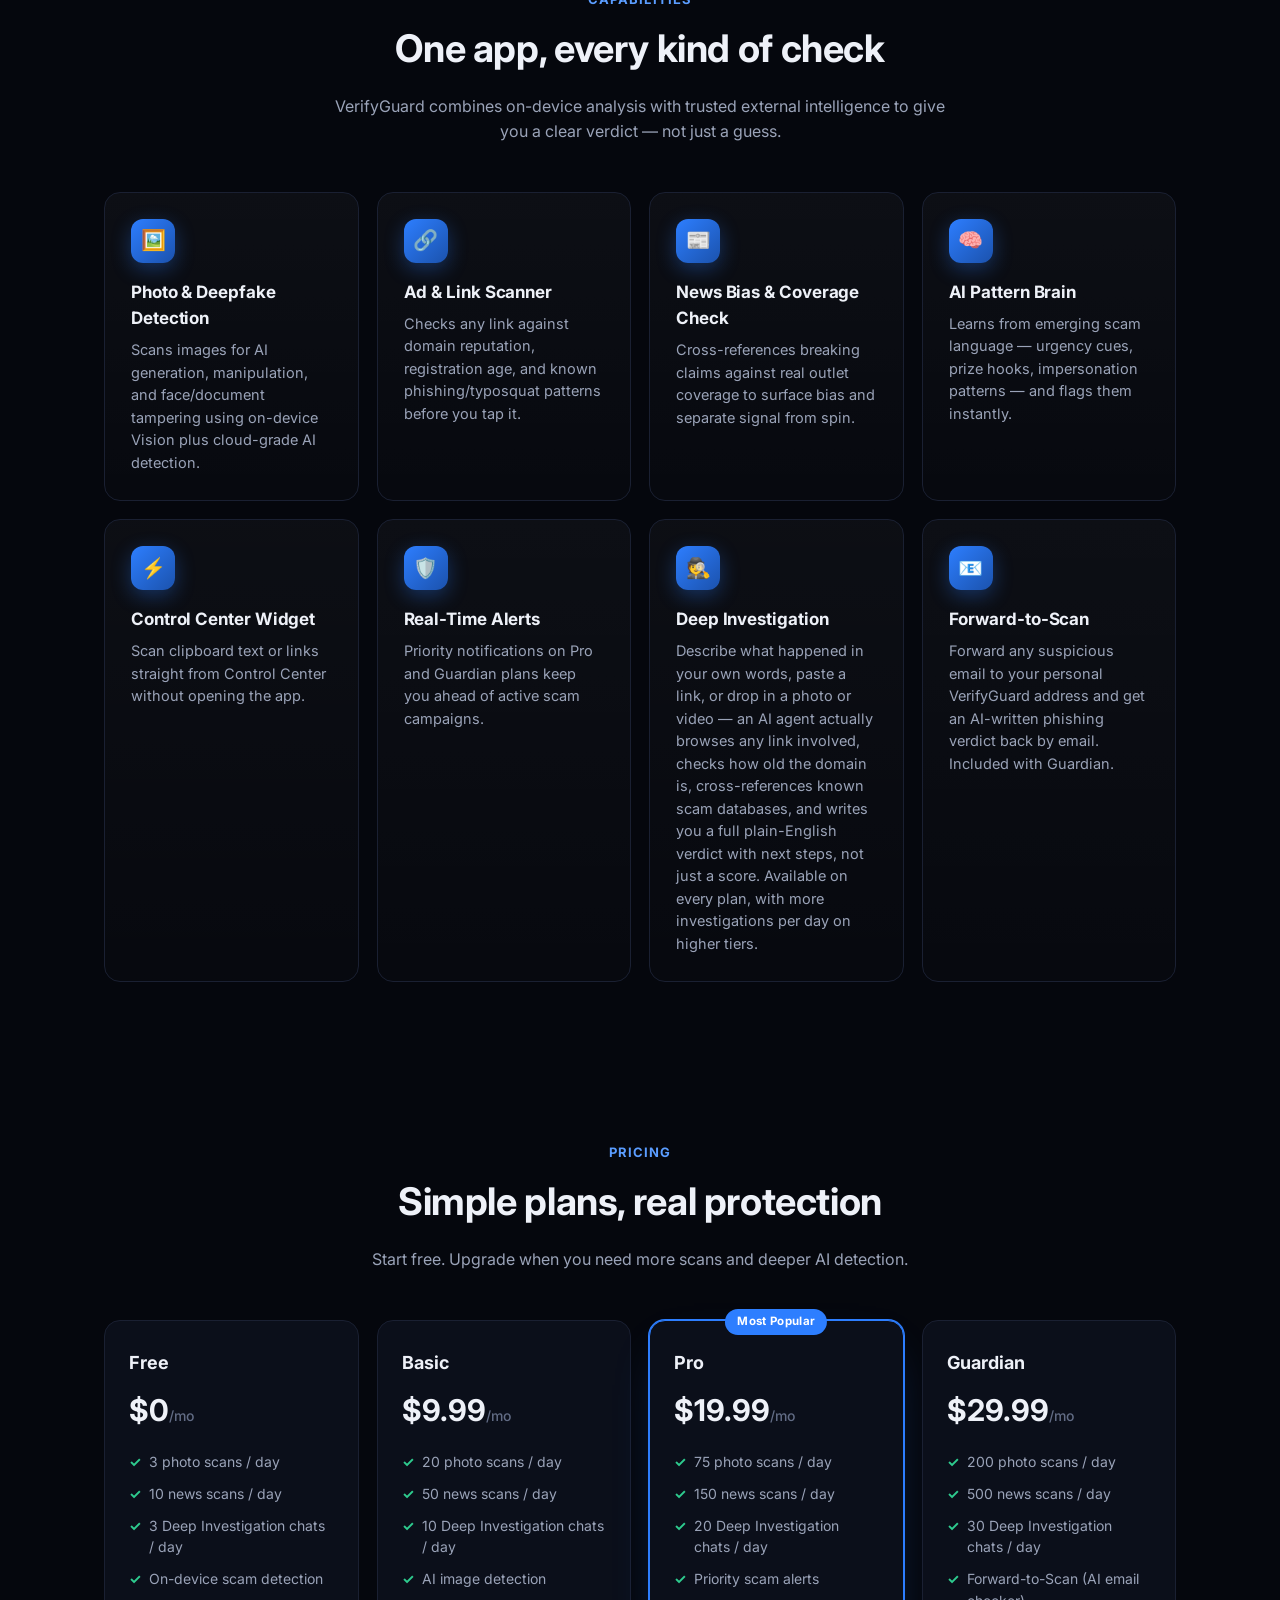
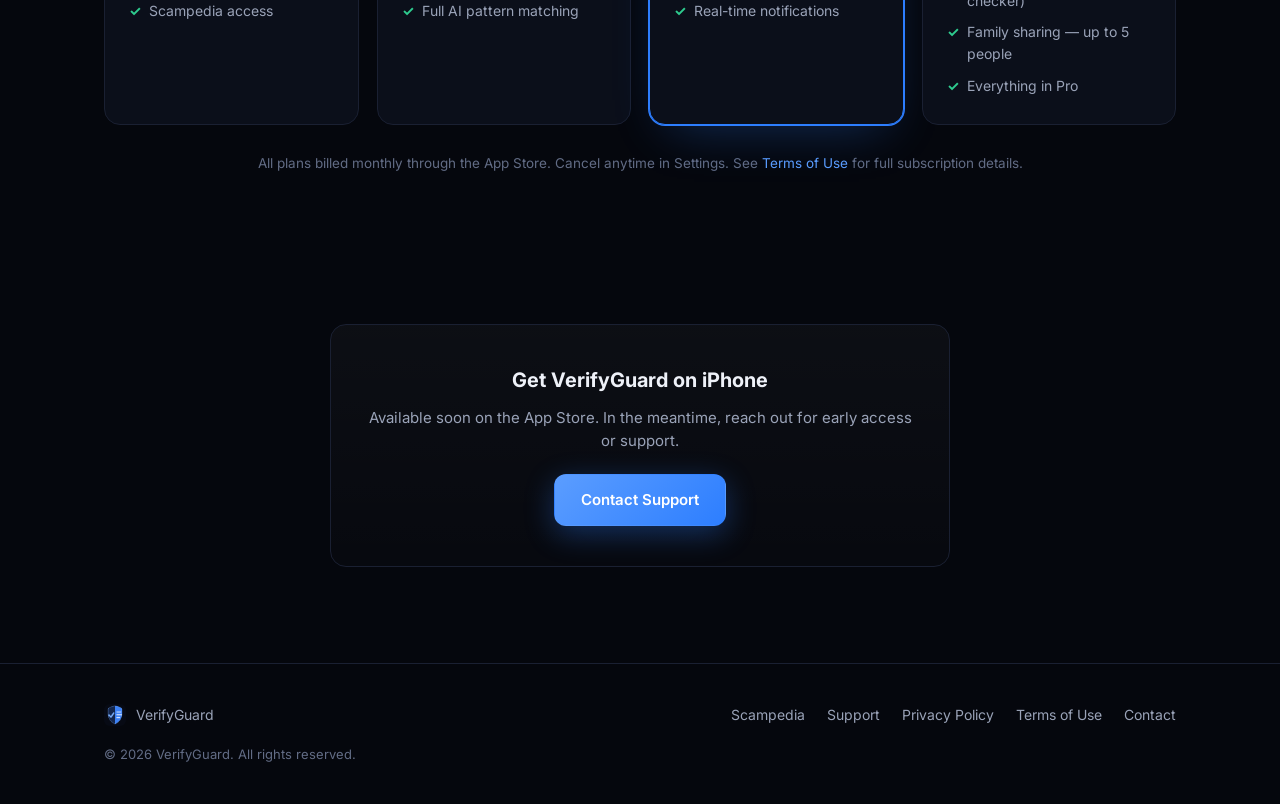
==== commit 6bb404ba: "Remove VirusTotal claims — feature dropped for ToS compliance (see server repo) VirusTotal's free Pu" ====
--- a/index.html
+++ b/index.html
@@ -135,7 +135,7 @@
         <div class="card">
           <div class="icon">🔗</div>
           <h3>Ad &amp; Link Scanner</h3>
-          <p>Checks any link against domain reputation, phishing patterns, and 70+ antivirus engines before you tap it.</p>
+          <p>Checks any link against domain reputation, registration age, and known phishing/typosquat patterns before you tap it.</p>
         </div>
         <div class="card">
           <div class="icon">📰</div>
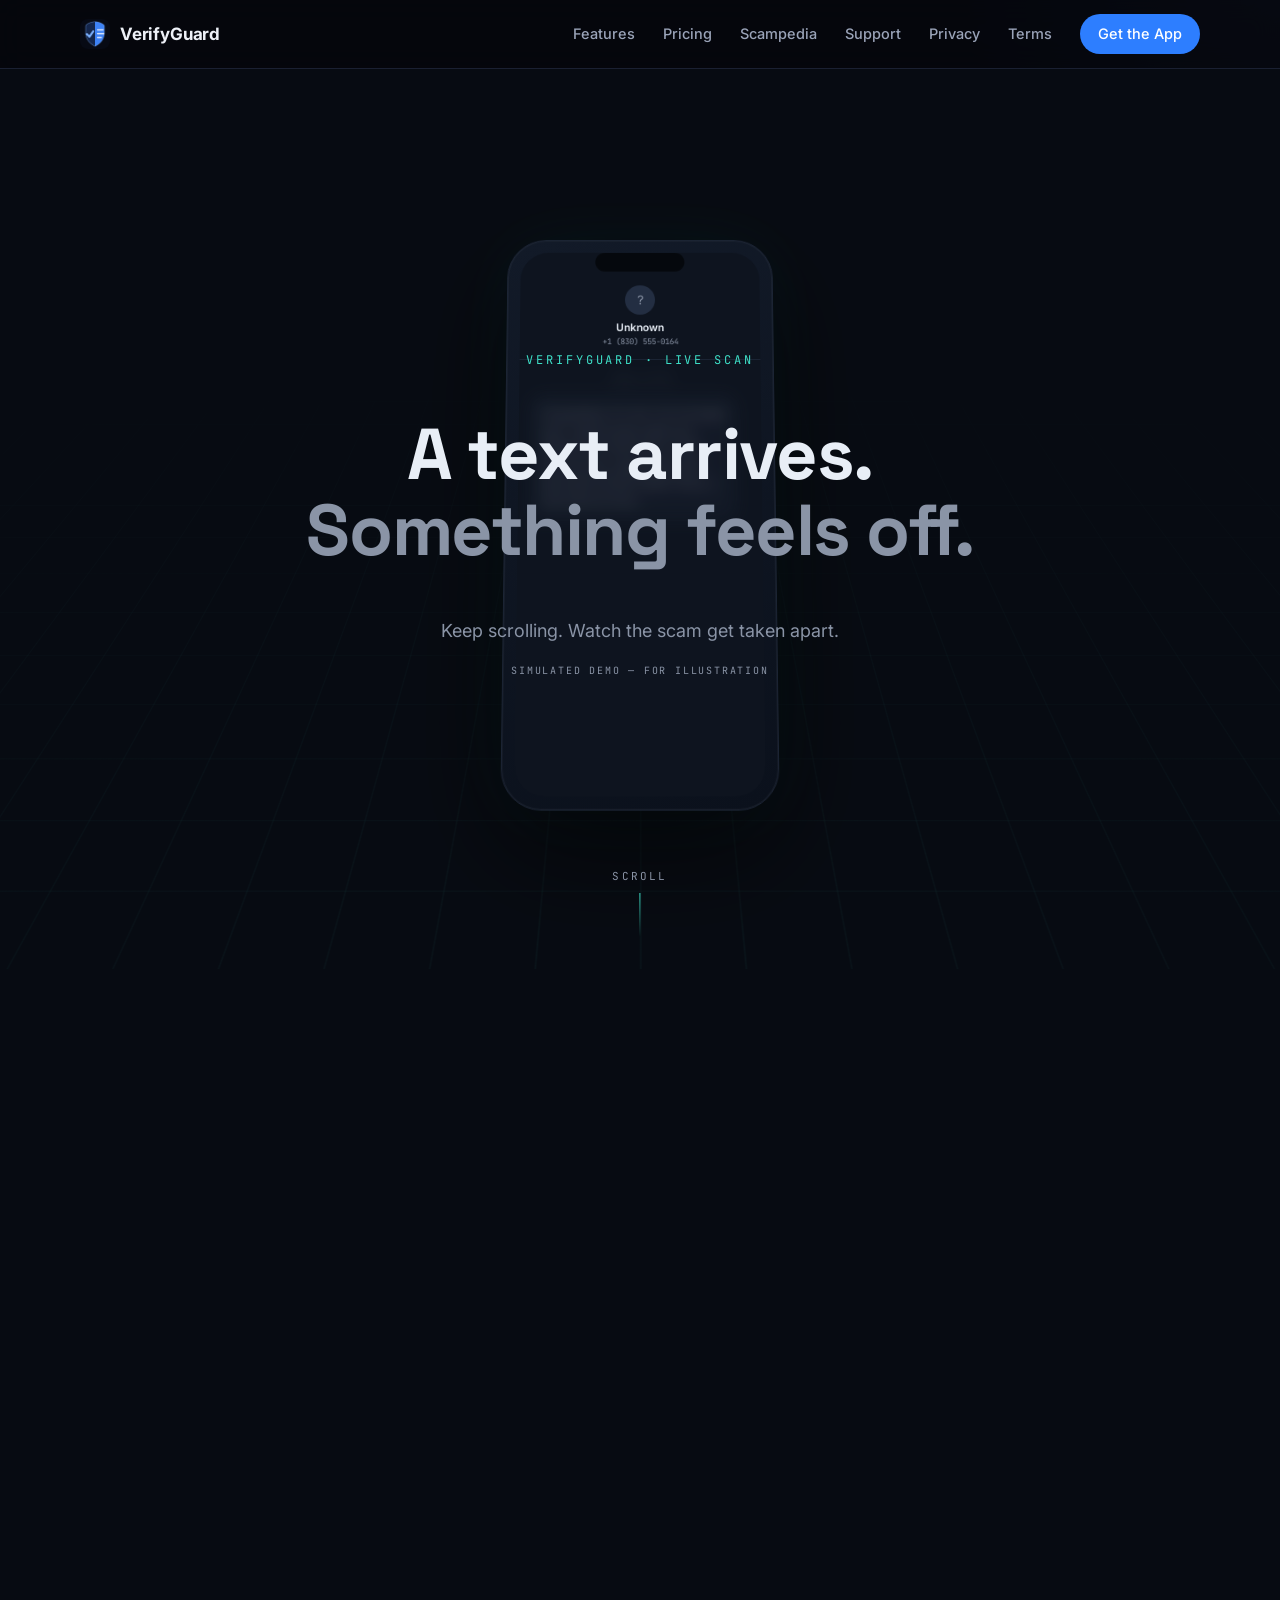
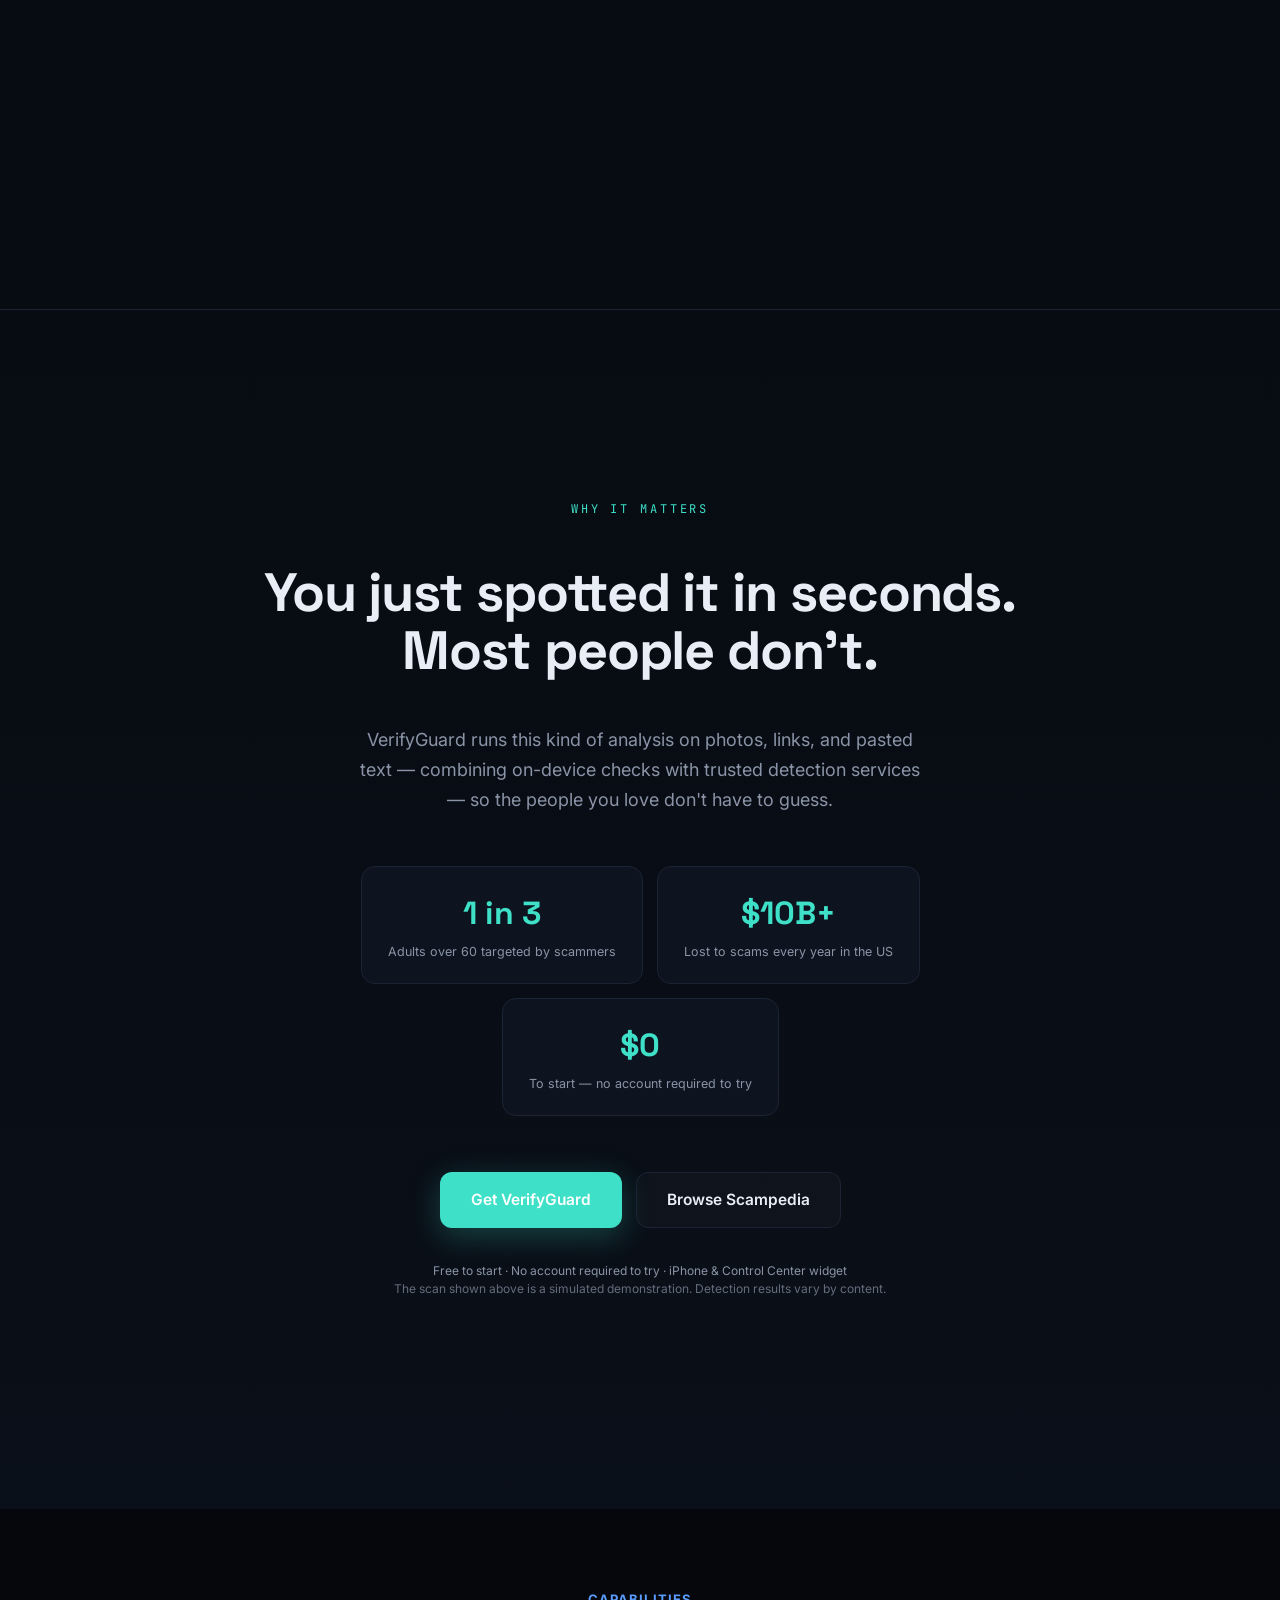
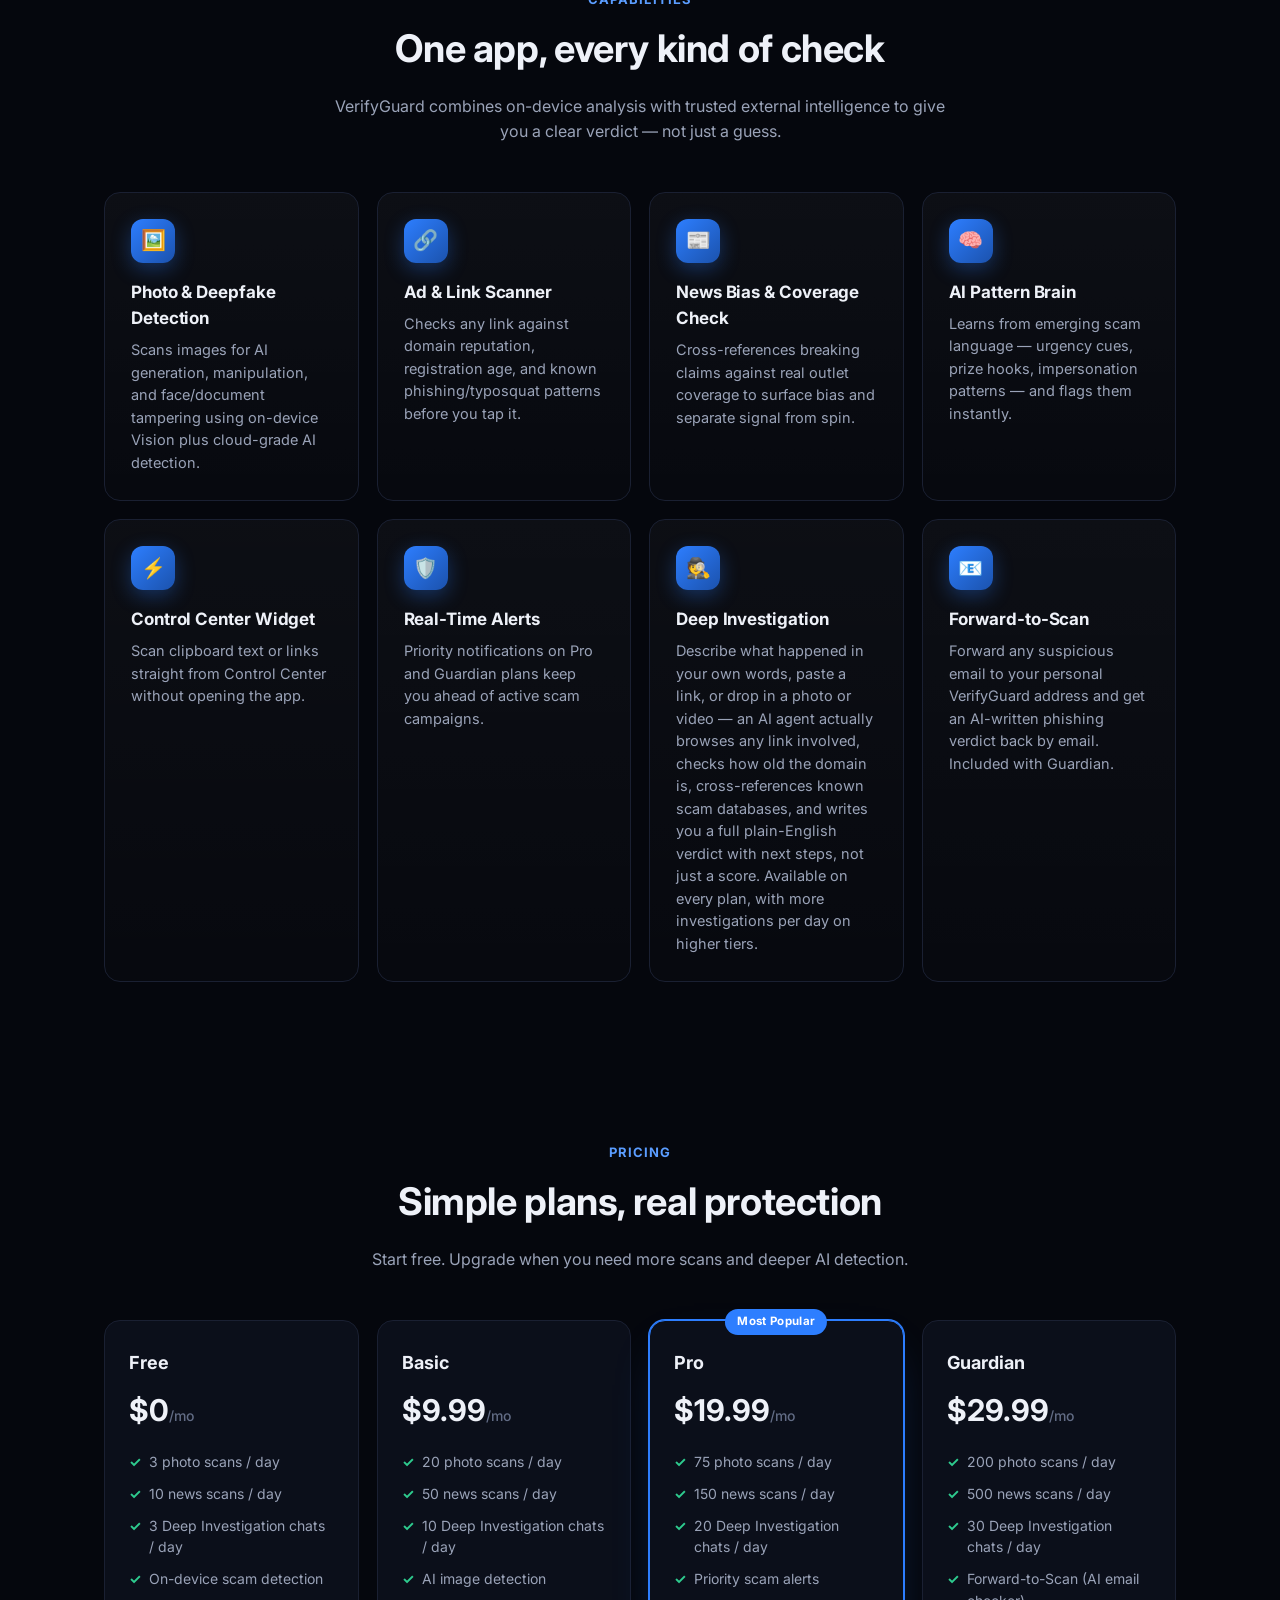
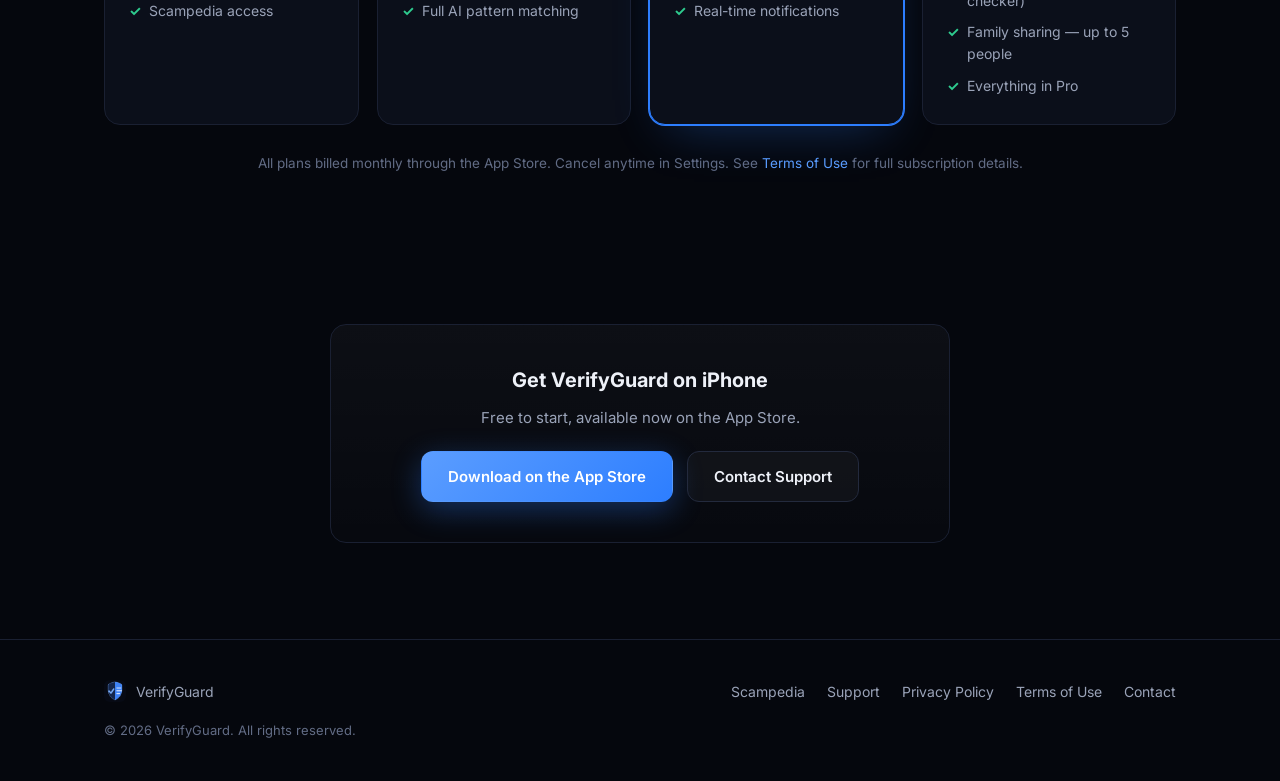
==== commit 285840bc: "Link "Get the App" CTAs to the live App Store listing VerifyGuard was approved and went live on the " ====
--- a/index.html
+++ b/index.html
@@ -27,7 +27,7 @@
       <a href="support.html">Support</a>
       <a href="privacy.html">Privacy</a>
       <a href="terms.html">Terms</a>
-      <a href="#download" class="nav-cta">Get the App</a>
+      <a href="https://apps.apple.com/us/app/verifyguard-scam-detector/id6794175364" class="nav-cta">Get the App</a>
     </nav>
     <button class="nav-toggle" id="navToggle" aria-label="Toggle menu">☰</button>
   </div>
@@ -111,7 +111,7 @@
           <div class="stat"><div class="n">$0</div><div class="l">To start — no account required to try</div></div>
         </div>
         <div class="cta-row">
-          <a class="btn btn-primary" href="#download">Get VerifyGuard</a>
+          <a class="btn btn-primary" href="https://apps.apple.com/us/app/verifyguard-scam-detector/id6794175364">Get VerifyGuard</a>
           <a class="btn btn-ghost" href="https://scampedia.net/scampedia.html">Browse Scampedia</a>
         </div>
         <div class="footnote">Free to start · No account required to try · iPhone &amp; Control Center widget<br><span style="opacity:.7">The scan shown above is a simulated demonstration. Detection results vary by content.</span></div>
@@ -234,9 +234,10 @@
     <div class="wrap">
       <div class="contact-box">
         <h3>Get VerifyGuard on iPhone</h3>
-        <p>Available soon on the App Store. In the meantime, reach out for early access or support.</p>
+        <p>Free to start, available now on the App Store.</p>
         <div class="cta-row" style="margin-bottom:0;">
-          <a href="support.html" class="btn btn-primary">Contact Support</a>
+          <a href="https://apps.apple.com/us/app/verifyguard-scam-detector/id6794175364" class="btn btn-primary">Download on the App Store</a>
+          <a href="support.html" class="btn btn-ghost">Contact Support</a>
         </div>
       </div>
     </div>
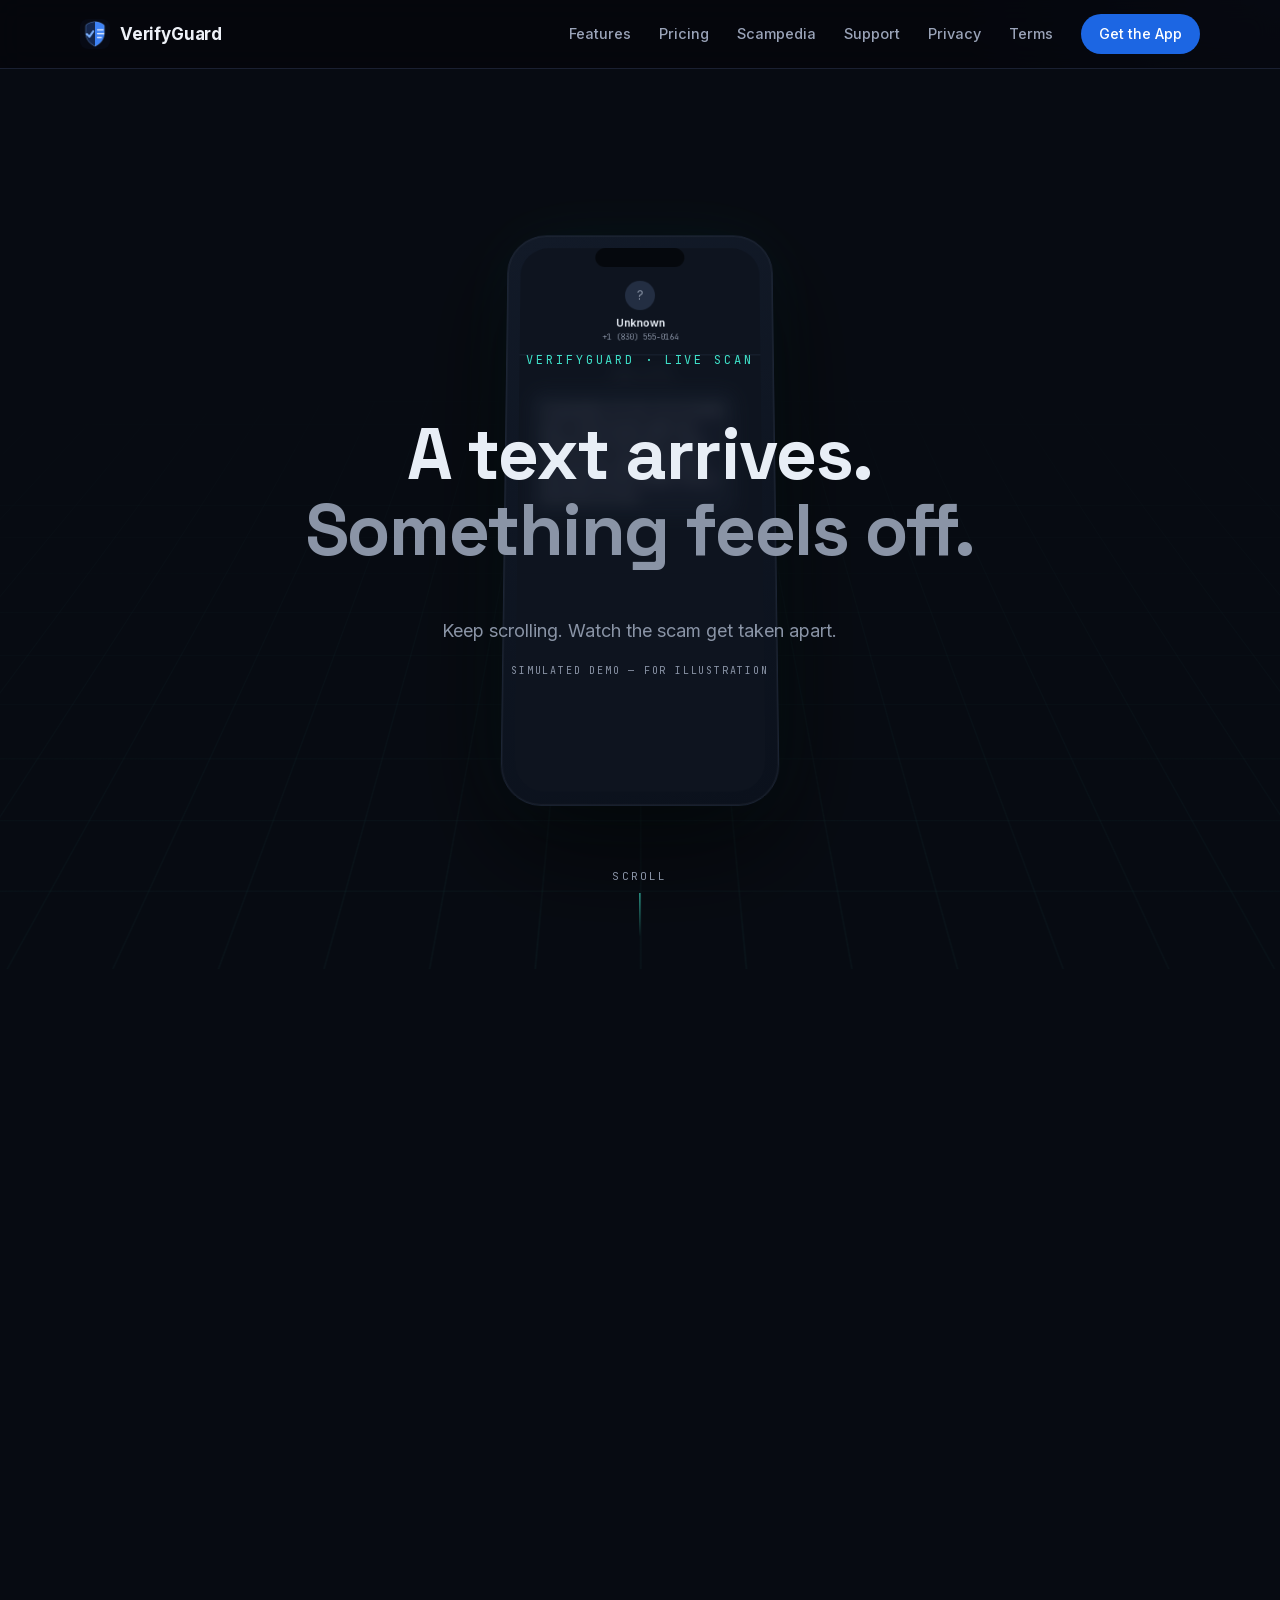
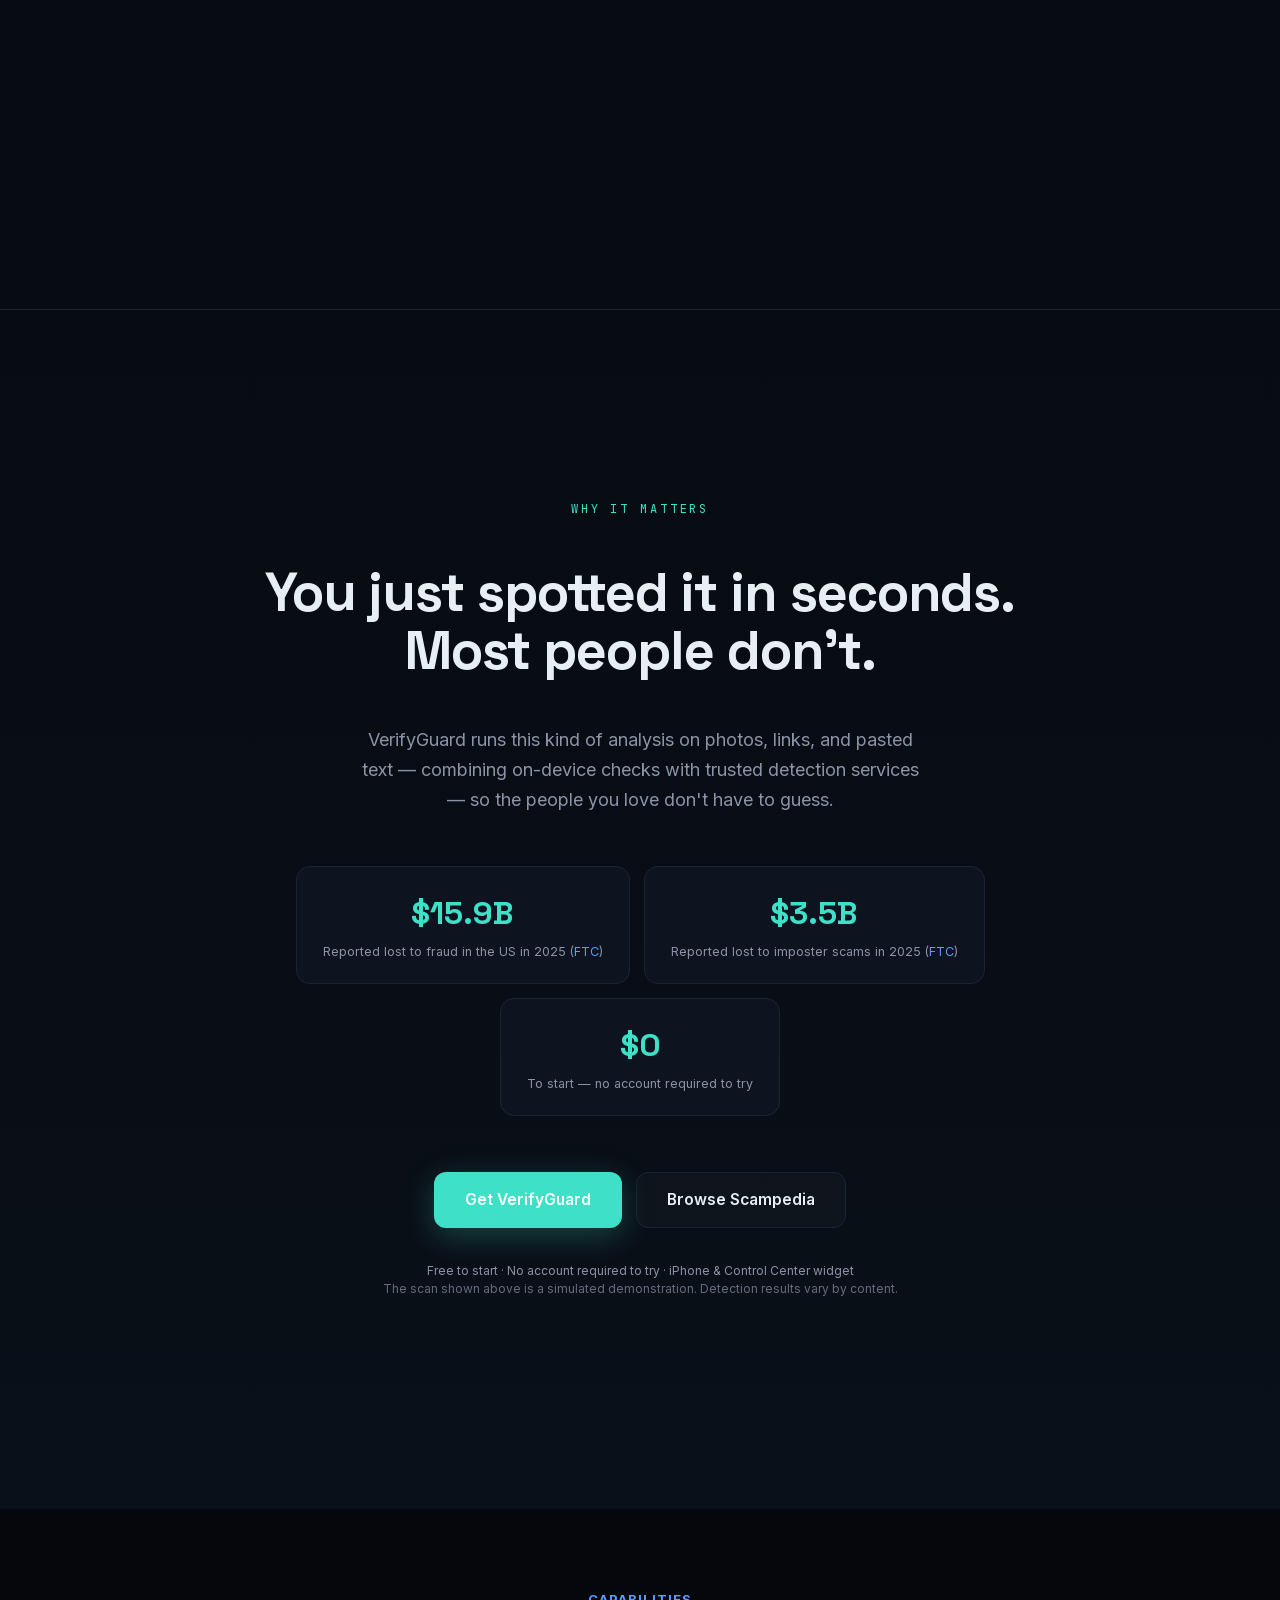
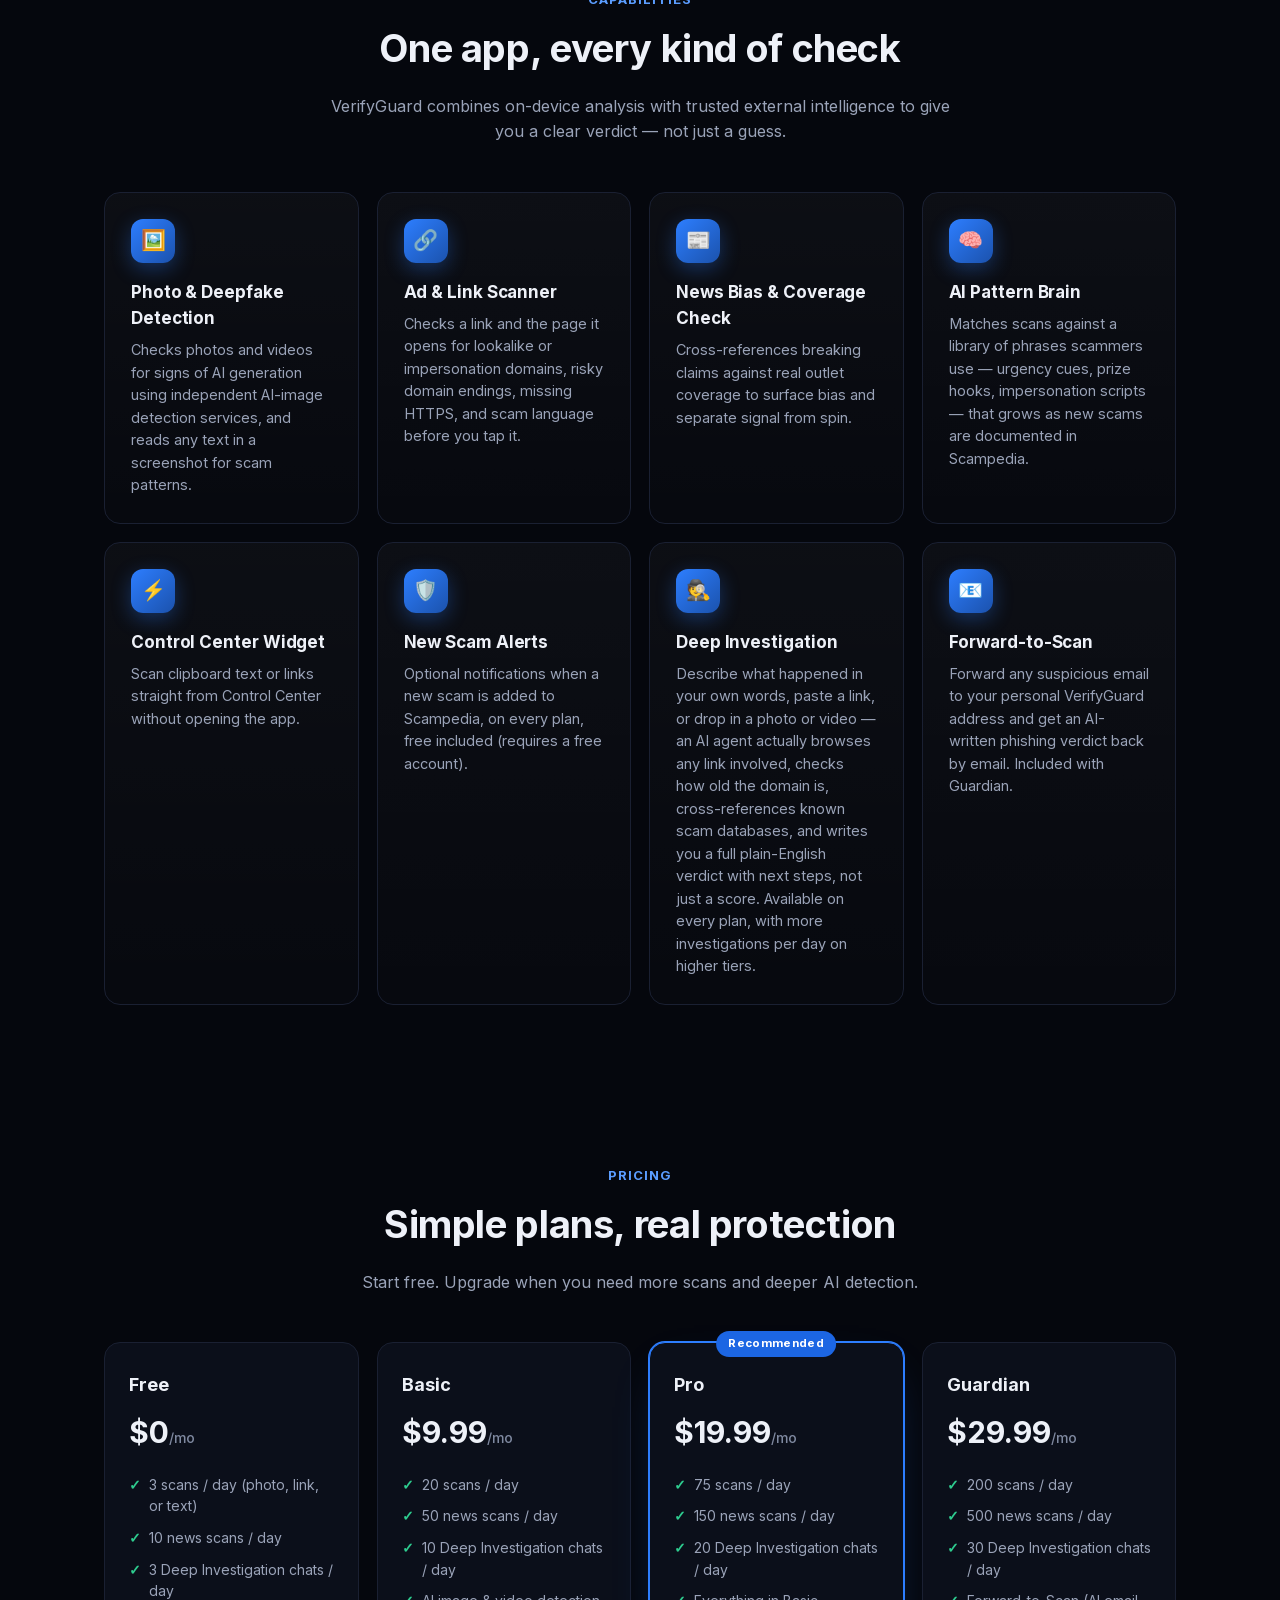
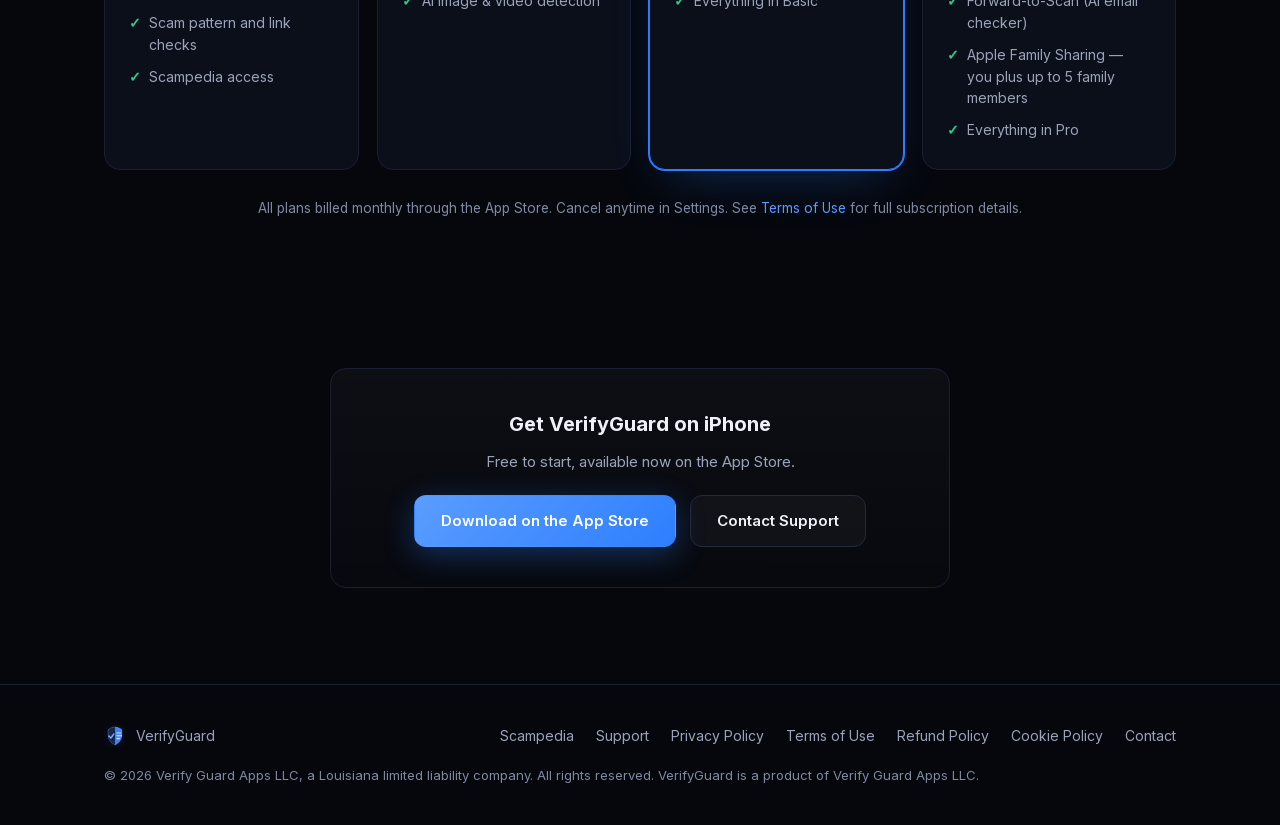
==== commit 9535ff9d: "Compliance pass: business details, refund/cookie pages, a11y, claims Business and legal - Names the " ====
--- a/index.html
+++ b/index.html
@@ -6,18 +6,17 @@
 <title>VerifyGuard — AI Scam &amp; Deepfake Detection</title>
 <meta name="description" content="VerifyGuard scans photos, links, and news for scams, deepfakes, and misinformation in real time — powered by on-device AI and trusted threat intelligence." />
 <link rel="icon" href="assets/logo.png" />
-<link rel="preconnect" href="https://fonts.googleapis.com">
-<link rel="preconnect" href="https://fonts.gstatic.com" crossorigin>
-<link href="https://fonts.googleapis.com/css2?family=Inter:wght@400;500;600;700;800&family=Space+Grotesk:wght@400;500;700&family=JetBrains+Mono:wght@400;600&display=swap" rel="stylesheet">
+<link rel="stylesheet" href="fonts/fonts.css">
 <link rel="stylesheet" href="styles.css" />
 <link rel="stylesheet" href="scam-scene.css" />
 </head>
 <body>
+<a class="skip-link" href="#main">Skip to main content</a>
 
 <header class="site">
   <div class="wrap nav">
     <a href="index.html" class="brand">
-      <img src="assets/logo.png" alt="VerifyGuard logo" />
+      <img src="assets/logo.png" alt="" />
       VerifyGuard
     </a>
     <nav class="nav-links" id="navLinks">
@@ -29,11 +28,11 @@
       <a href="terms.html">Terms</a>
       <a href="https://apps.apple.com/us/app/verifyguard-scam-detector/id6794175364" class="nav-cta">Get the App</a>
     </nav>
-    <button class="nav-toggle" id="navToggle" aria-label="Toggle menu">☰</button>
+    <button class="nav-toggle" id="navToggle" type="button" aria-label="Menu" aria-controls="navLinks" aria-expanded="false">☰</button>
   </div>
 </header>
 
-<main>
+<main id="main">
   <div class="scam-scene">
     <div class="track" id="track">
       <div class="stage">
@@ -106,8 +105,8 @@
         <h2>You just spotted it in seconds.<br>Most people don't.</h2>
         <p class="lede">VerifyGuard runs this kind of analysis on photos, links, and pasted text — combining on-device checks with trusted detection services — so the people you love don't have to guess.</p>
         <div class="stat-row">
-          <div class="stat"><div class="n">1 in 3</div><div class="l">Adults over 60 targeted by scammers</div></div>
-          <div class="stat"><div class="n">$10B+</div><div class="l">Lost to scams every year in the US</div></div>
+          <div class="stat"><div class="n">$15.9B</div><div class="l">Reported lost to fraud in the US in 2025 (<a href="https://www.ftc.gov/news-events/news/press-releases/2026/03/ftc-testifies-joint-economic-committee-agencys-efforts-combat-fraud">FTC</a>)</div></div>
+          <div class="stat"><div class="n">$3.5B</div><div class="l">Reported lost to imposter scams in 2025 (<a href="https://www.ftc.gov/news-events/news/press-releases/2026/06/ftc-data-show-people-reported-losing-3-point-5-billion-imposter-scams-2025">FTC</a>)</div></div>
           <div class="stat"><div class="n">$0</div><div class="l">To start — no account required to try</div></div>
         </div>
         <div class="cta-row">
@@ -130,12 +129,12 @@
         <div class="card">
           <div class="icon">🖼️</div>
           <h3>Photo &amp; Deepfake Detection</h3>
-          <p>Scans images for AI generation, manipulation, and face/document tampering using on-device Vision plus cloud-grade AI detection.</p>
+          <p>Checks photos and videos for signs of AI generation using independent AI-image detection services, and reads any text in a screenshot for scam patterns.</p>
         </div>
         <div class="card">
           <div class="icon">🔗</div>
           <h3>Ad &amp; Link Scanner</h3>
-          <p>Checks any link against domain reputation, registration age, and known phishing/typosquat patterns before you tap it.</p>
+          <p>Checks a link and the page it opens for lookalike or impersonation domains, risky domain endings, missing HTTPS, and scam language before you tap it.</p>
         </div>
         <div class="card">
           <div class="icon">📰</div>
@@ -145,7 +144,7 @@
         <div class="card">
           <div class="icon">🧠</div>
           <h3>AI Pattern Brain</h3>
-          <p>Learns from emerging scam language — urgency cues, prize hooks, impersonation patterns — and flags them instantly.</p>
+          <p>Matches scans against a library of phrases scammers use — urgency cues, prize hooks, impersonation scripts — that grows as new scams are documented in Scampedia.</p>
         </div>
         <div class="card">
           <div class="icon">⚡</div>
@@ -154,8 +153,8 @@
         </div>
         <div class="card">
           <div class="icon">🛡️</div>
-          <h3>Real-Time Alerts</h3>
-          <p>Priority notifications on Pro and Guardian plans keep you ahead of active scam campaigns.</p>
+          <h3>New Scam Alerts</h3>
+          <p>Optional notifications when a new scam is added to Scampedia, on every plan, free included (requires a free account).</p>
         </div>
         <div class="card">
           <div class="icon">🕵️</div>
@@ -183,10 +182,10 @@
           <h3>Free</h3>
           <div class="price">$0<span>/mo</span></div>
           <ul>
-            <li>3 photo scans / day</li>
+            <li>3 scans / day (photo, link, or text)</li>
             <li>10 news scans / day</li>
             <li>3 Deep Investigation chats / day</li>
-            <li>On-device scam detection</li>
+            <li>Scam pattern and link checks</li>
             <li>Scampedia access</li>
           </ul>
         </div>
@@ -194,34 +193,32 @@
           <h3>Basic</h3>
           <div class="price">$9.99<span>/mo</span></div>
           <ul>
-            <li>20 photo scans / day</li>
+            <li>20 scans / day</li>
             <li>50 news scans / day</li>
             <li>10 Deep Investigation chats / day</li>
-            <li>AI image detection</li>
-            <li>Full AI pattern matching</li>
+            <li>AI image &amp; video detection</li>
           </ul>
         </div>
         <div class="plan popular">
-          <div class="tag">Most Popular</div>
+          <div class="tag">Recommended</div>
           <h3>Pro</h3>
           <div class="price">$19.99<span>/mo</span></div>
           <ul>
-            <li>75 photo scans / day</li>
+            <li>75 scans / day</li>
             <li>150 news scans / day</li>
             <li>20 Deep Investigation chats / day</li>
-            <li>Priority scam alerts</li>
-            <li>Real-time notifications</li>
+            <li>Everything in Basic</li>
           </ul>
         </div>
         <div class="plan">
           <h3>Guardian</h3>
           <div class="price">$29.99<span>/mo</span></div>
           <ul>
-            <li>200 photo scans / day</li>
+            <li>200 scans / day</li>
             <li>500 news scans / day</li>
             <li>30 Deep Investigation chats / day</li>
             <li>Forward-to-Scan (AI email checker)</li>
-            <li>Family sharing — up to 5 people</li>
+            <li>Apple Family Sharing — you plus up to 5 family members</li>
             <li>Everything in Pro</li>
           </ul>
         </div>
@@ -248,7 +245,7 @@
   <div class="wrap">
     <div class="footer-row">
       <div class="footer-brand">
-        <img src="assets/logo.png" alt="VerifyGuard" />
+        <img src="assets/logo.png" alt="" />
         VerifyGuard
       </div>
       <div class="footer-links">
@@ -256,16 +253,19 @@
         <a href="support.html">Support</a>
         <a href="privacy.html">Privacy Policy</a>
         <a href="terms.html">Terms of Use</a>
+        <a href="refund.html">Refund Policy</a>
+        <a href="cookies.html">Cookie Policy</a>
         <a href="mailto:verifyguardsupport@gmail.com">Contact</a>
       </div>
     </div>
-    <div class="footer-copy">© 2026 VerifyGuard. All rights reserved.</div>
+    <div class="footer-copy">© 2026 Verify Guard Apps LLC, a Louisiana limited liability company. All rights reserved. VerifyGuard is a product of Verify Guard Apps LLC.</div>
   </div>
 </footer>
 
 <script>
   document.getElementById('navToggle').addEventListener('click', function () {
-    document.getElementById('navLinks').classList.toggle('open');
+    var open = document.getElementById('navLinks').classList.toggle('open');
+    this.setAttribute('aria-expanded', open ? 'true' : 'false');
   });
 </script>
 
--- a/fonts/fonts.css
+++ b/fonts/fonts.css
@@ -0,0 +1,82 @@
+/* Self-hosted Google Fonts (SIL Open Font License 1.1), latin subset.
+   Served from this site so visitors' browsers never contact Google (2026-10-06). */
+@font-face {
+  font-family: 'Inter';
+  font-style: normal;
+  font-weight: 400;
+  font-display: swap;
+  src: url(Inter-bec94a4d.woff2) format('woff2');
+  unicode-range: U+0000-00FF, U+0131, U+0152-0153, U+02BB-02BC, U+02C6, U+02DA, U+02DC, U+0304, U+0308, U+0329, U+2000-206F, U+20AC, U+2122, U+2191, U+2193, U+2212, U+2215, U+FEFF, U+FFFD;
+}
+@font-face {
+  font-family: 'Inter';
+  font-style: normal;
+  font-weight: 500;
+  font-display: swap;
+  src: url(Inter-bec94a4d.woff2) format('woff2');
+  unicode-range: U+0000-00FF, U+0131, U+0152-0153, U+02BB-02BC, U+02C6, U+02DA, U+02DC, U+0304, U+0308, U+0329, U+2000-206F, U+20AC, U+2122, U+2191, U+2193, U+2212, U+2215, U+FEFF, U+FFFD;
+}
+@font-face {
+  font-family: 'Inter';
+  font-style: normal;
+  font-weight: 600;
+  font-display: swap;
+  src: url(Inter-bec94a4d.woff2) format('woff2');
+  unicode-range: U+0000-00FF, U+0131, U+0152-0153, U+02BB-02BC, U+02C6, U+02DA, U+02DC, U+0304, U+0308, U+0329, U+2000-206F, U+20AC, U+2122, U+2191, U+2193, U+2212, U+2215, U+FEFF, U+FFFD;
+}
+@font-face {
+  font-family: 'Inter';
+  font-style: normal;
+  font-weight: 700;
+  font-display: swap;
+  src: url(Inter-bec94a4d.woff2) format('woff2');
+  unicode-range: U+0000-00FF, U+0131, U+0152-0153, U+02BB-02BC, U+02C6, U+02DA, U+02DC, U+0304, U+0308, U+0329, U+2000-206F, U+20AC, U+2122, U+2191, U+2193, U+2212, U+2215, U+FEFF, U+FFFD;
+}
+@font-face {
+  font-family: 'Inter';
+  font-style: normal;
+  font-weight: 800;
+  font-display: swap;
+  src: url(Inter-bec94a4d.woff2) format('woff2');
+  unicode-range: U+0000-00FF, U+0131, U+0152-0153, U+02BB-02BC, U+02C6, U+02DA, U+02DC, U+0304, U+0308, U+0329, U+2000-206F, U+20AC, U+2122, U+2191, U+2193, U+2212, U+2215, U+FEFF, U+FFFD;
+}
+@font-face {
+  font-family: 'JetBrains Mono';
+  font-style: normal;
+  font-weight: 400;
+  font-display: swap;
+  src: url(JetBrainsMono-b87346fd.woff2) format('woff2');
+  unicode-range: U+0000-00FF, U+0131, U+0152-0153, U+02BB-02BC, U+02C6, U+02DA, U+02DC, U+0304, U+0308, U+0329, U+2000-206F, U+20AC, U+2122, U+2191, U+2193, U+2212, U+2215, U+FEFF, U+FFFD;
+}
+@font-face {
+  font-family: 'JetBrains Mono';
+  font-style: normal;
+  font-weight: 600;
+  font-display: swap;
+  src: url(JetBrainsMono-b87346fd.woff2) format('woff2');
+  unicode-range: U+0000-00FF, U+0131, U+0152-0153, U+02BB-02BC, U+02C6, U+02DA, U+02DC, U+0304, U+0308, U+0329, U+2000-206F, U+20AC, U+2122, U+2191, U+2193, U+2212, U+2215, U+FEFF, U+FFFD;
+}
+@font-face {
+  font-family: 'Space Grotesk';
+  font-style: normal;
+  font-weight: 400;
+  font-display: swap;
+  src: url(SpaceGrotesk-1d9f0cbb.woff2) format('woff2');
+  unicode-range: U+0000-00FF, U+0131, U+0152-0153, U+02BB-02BC, U+02C6, U+02DA, U+02DC, U+0304, U+0308, U+0329, U+2000-206F, U+20AC, U+2122, U+2191, U+2193, U+2212, U+2215, U+FEFF, U+FFFD;
+}
+@font-face {
+  font-family: 'Space Grotesk';
+  font-style: normal;
+  font-weight: 500;
+  font-display: swap;
+  src: url(SpaceGrotesk-1d9f0cbb.woff2) format('woff2');
+  unicode-range: U+0000-00FF, U+0131, U+0152-0153, U+02BB-02BC, U+02C6, U+02DA, U+02DC, U+0304, U+0308, U+0329, U+2000-206F, U+20AC, U+2122, U+2191, U+2193, U+2212, U+2215, U+FEFF, U+FFFD;
+}
+@font-face {
+  font-family: 'Space Grotesk';
+  font-style: normal;
+  font-weight: 700;
+  font-display: swap;
+  src: url(SpaceGrotesk-1d9f0cbb.woff2) format('woff2');
+  unicode-range: U+0000-00FF, U+0131, U+0152-0153, U+02BB-02BC, U+02C6, U+02DA, U+02DC, U+0304, U+0308, U+0329, U+2000-206F, U+20AC, U+2122, U+2191, U+2193, U+2212, U+2215, U+FEFF, U+FFFD;
+}
--- a/styles.css
+++ b/styles.css
@@ -6,9 +6,10 @@
   --border-soft: #1a2032;
   --text: #eef1f8;
   --text-dim: #9aa3b8;
-  --text-faint: #626c85;
+  --text-faint: #7f89a0; /* was #626c85 (3.8:1); now 5.2:1+ on every background (WCAG AA) */
   --brand: #2d7eff;
   --brand-light: #5b9dff;
+  --brand-strong: #1c66e3; /* backgrounds behind white text: 5.2:1 (WCAG AA) */
   --brand-glow: #2d7eff55;
   --success: #2ecc8f;
   --warn: #ffb547;
@@ -83,7 +84,7 @@
 .nav-links a:hover { color: var(--text); }
 
 .nav-cta {
-  background: var(--brand);
+  background: var(--brand-strong);
   color: #fff !important;
   padding: 9px 18px;
   border-radius: 999px;
@@ -156,7 +157,7 @@
   margin: 0 0 18px;
 }
 .hero h1 span {
-  background: linear-gradient(135deg, var(--brand-light), var(--brand));
+  background: linear-gradient(135deg, #1f6ef0, #1a62db); /* white text 4.6:1+ across the gradient (was 2.6:1 at the light end) */
   -webkit-background-clip: text;
   background-clip: text;
   color: transparent;
@@ -193,7 +194,7 @@
   color: #fff !important;
   box-shadow: 0 8px 30px var(--brand-glow);
 }
-.btn-primary:hover { filter: brightness(1.08); }
+.btn-primary:hover { filter: brightness(0.94); }
 .btn-ghost {
   background: #ffffff08;
   border-color: var(--border);
@@ -268,7 +269,7 @@
   position: absolute;
   top: -12px; left: 50%;
   transform: translateX(-50%);
-  background: var(--brand);
+  background: var(--brand-strong);
   color: #fff;
   font-size: 11.5px;
   font-weight: 700;
@@ -359,3 +360,28 @@
 .footer-links a { color: var(--text-dim); font-size: 14px; }
 .footer-links a:hover { color: var(--text); }
 .footer-copy { color: var(--text-faint); font-size: 13px; margin-top: 18px; }
+
+/* ---- Accessibility (2026-10-06) ---- */
+/* Visible keyboard focus everywhere; mouse clicks don't show it. */
+:focus-visible {
+  outline: 3px solid var(--brand-light);
+  outline-offset: 3px;
+  border-radius: 6px;
+}
+/* "Skip to main content" — first thing a keyboard or screen-reader user reaches. */
+.skip-link {
+  position: absolute;
+  left: 12px;
+  top: -60px;
+  z-index: 1000;
+  background: var(--brand-strong);
+  color: #fff;
+  padding: 10px 16px;
+  border-radius: 8px;
+  font-weight: 600;
+  text-decoration: none;
+}
+.skip-link:focus { top: 12px; }
+@media (prefers-reduced-motion: reduce) {
+  *, *::before, *::after { animation-duration: 0.01ms !important; animation-iteration-count: 1 !important; transition-duration: 0.01ms !important; scroll-behavior: auto !important; }
+}
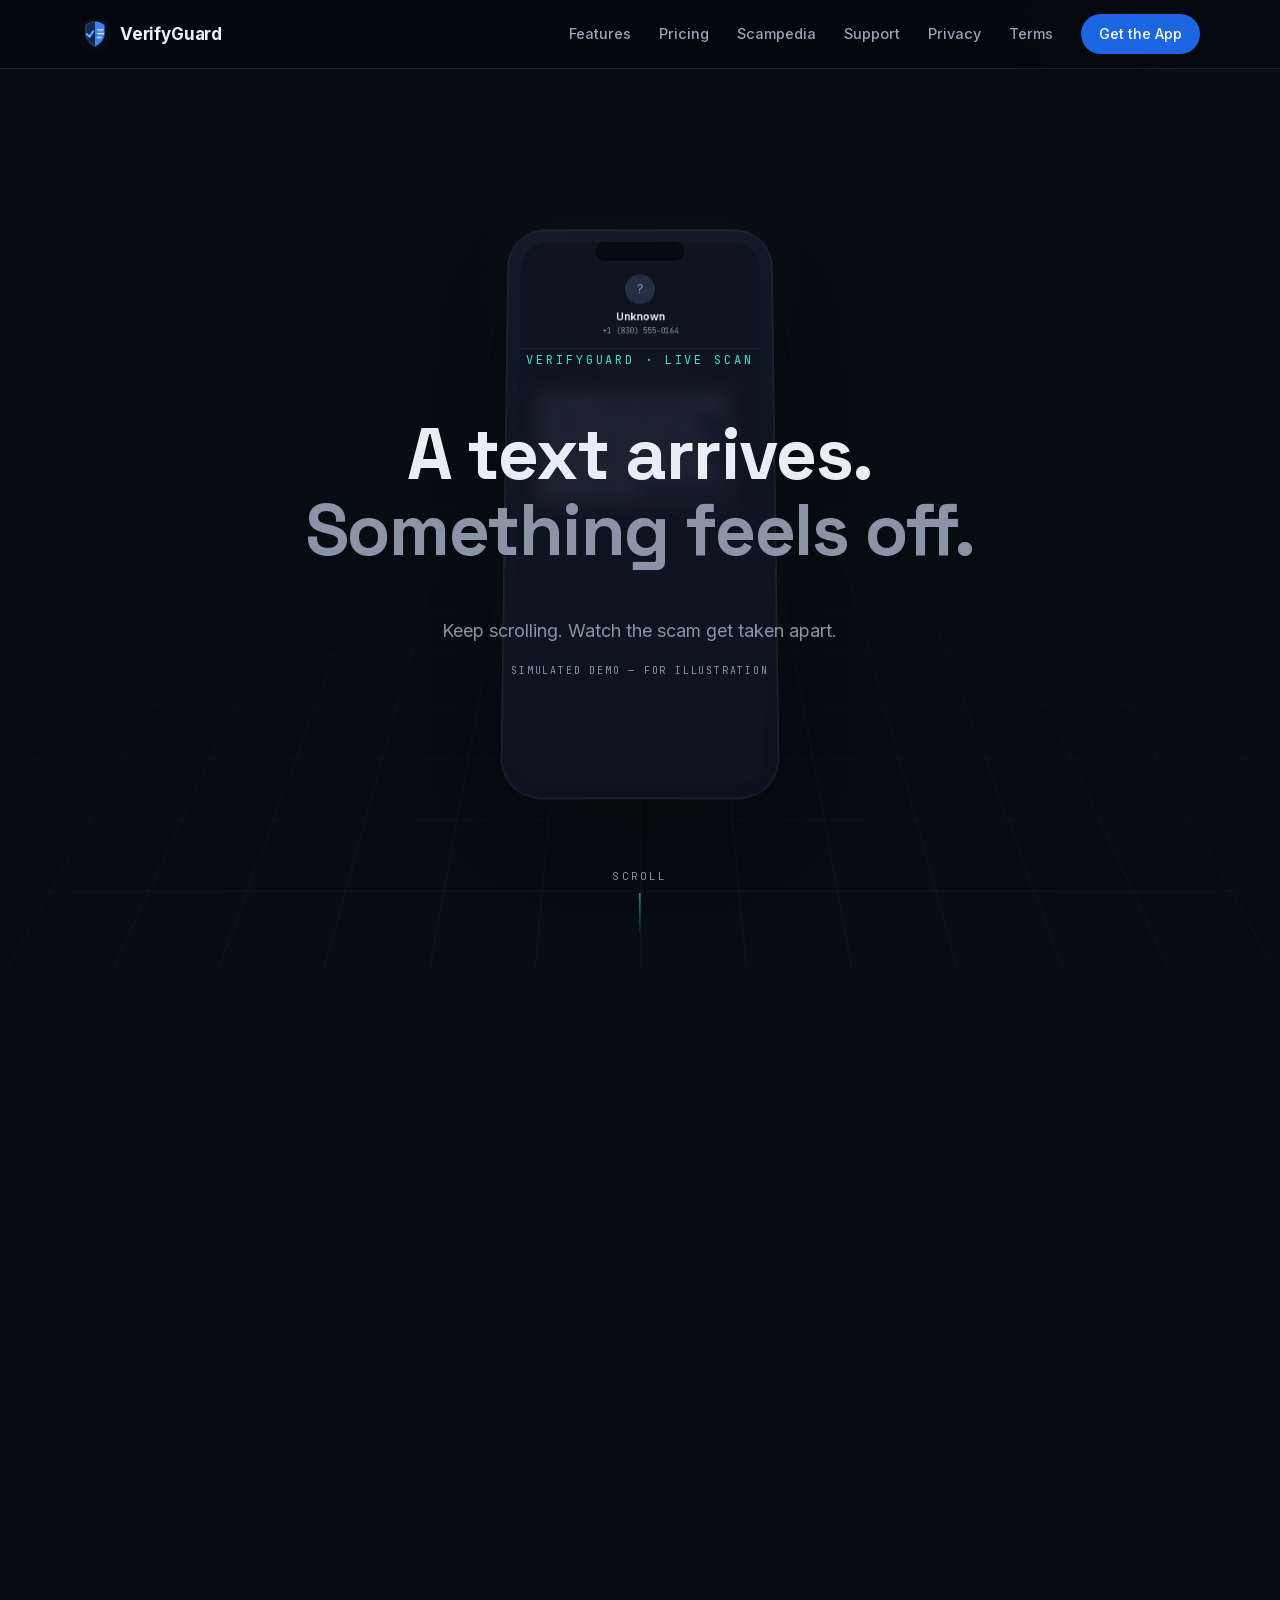
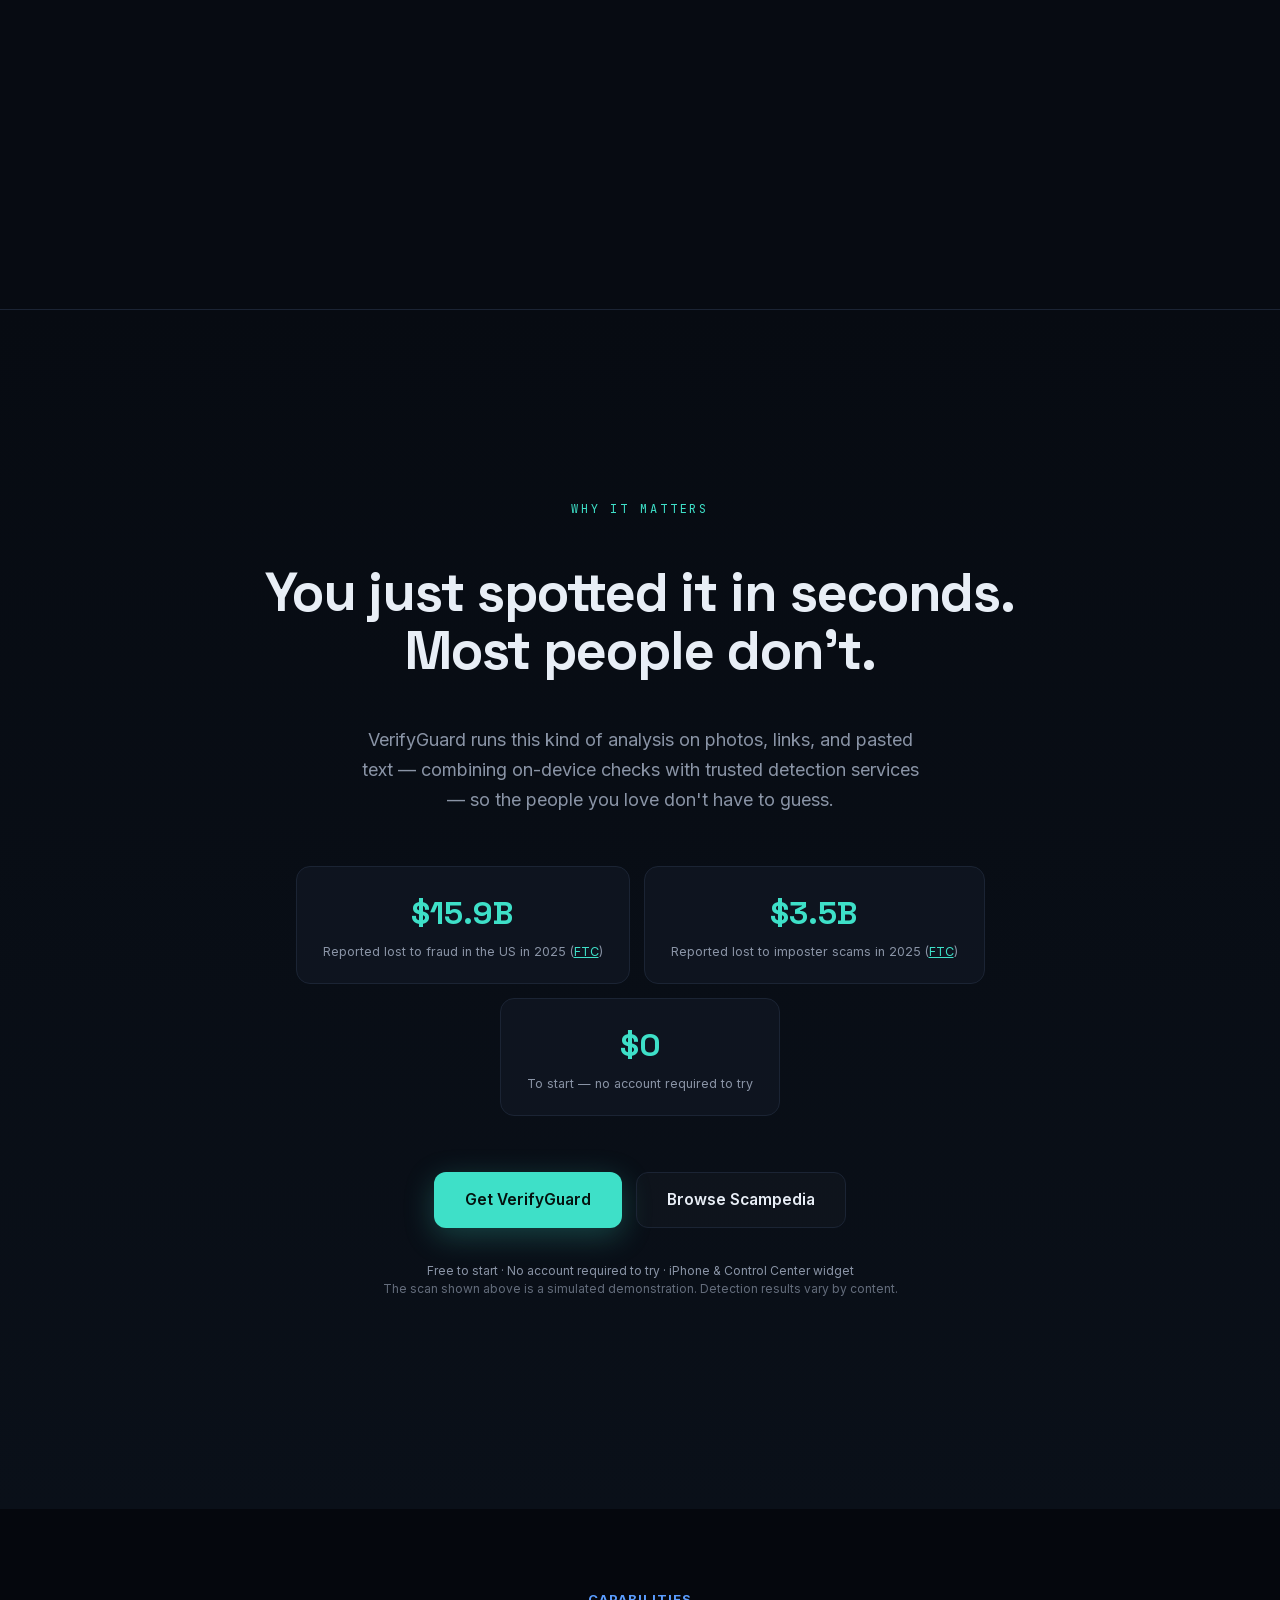
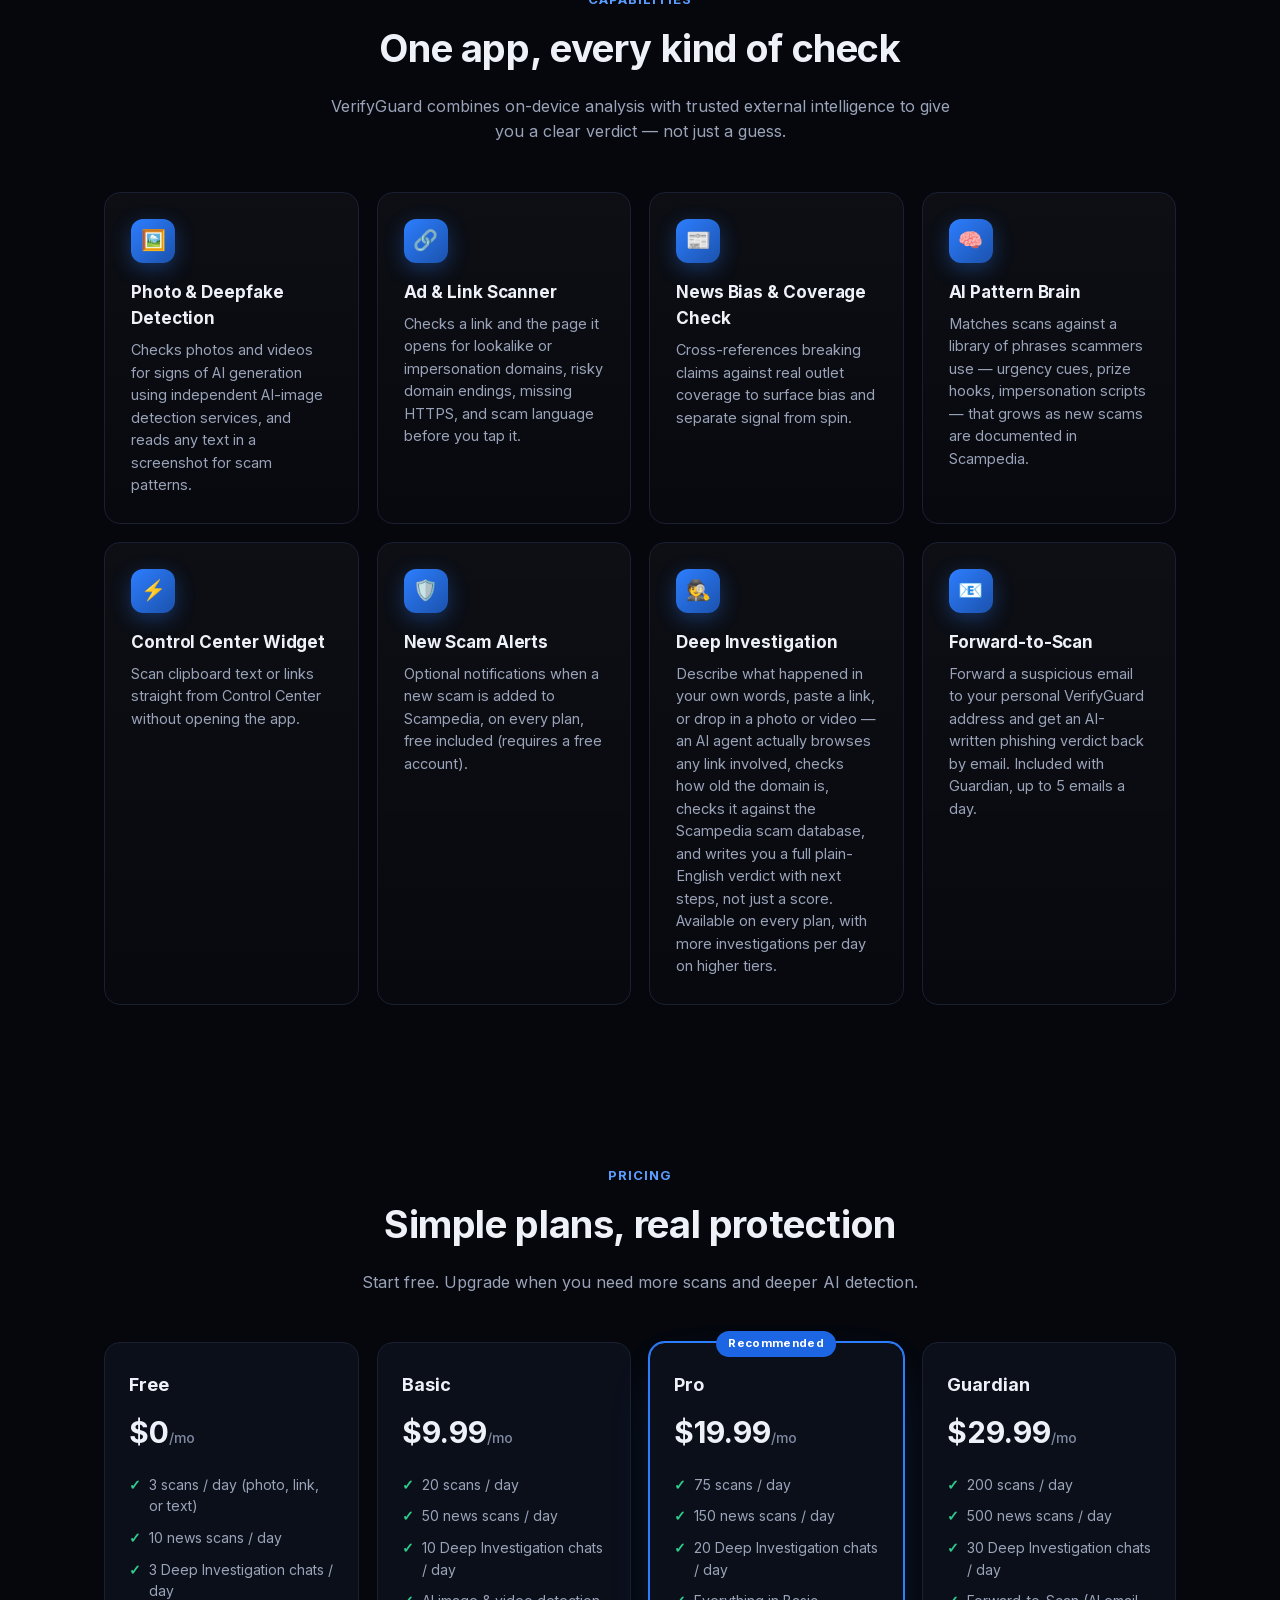
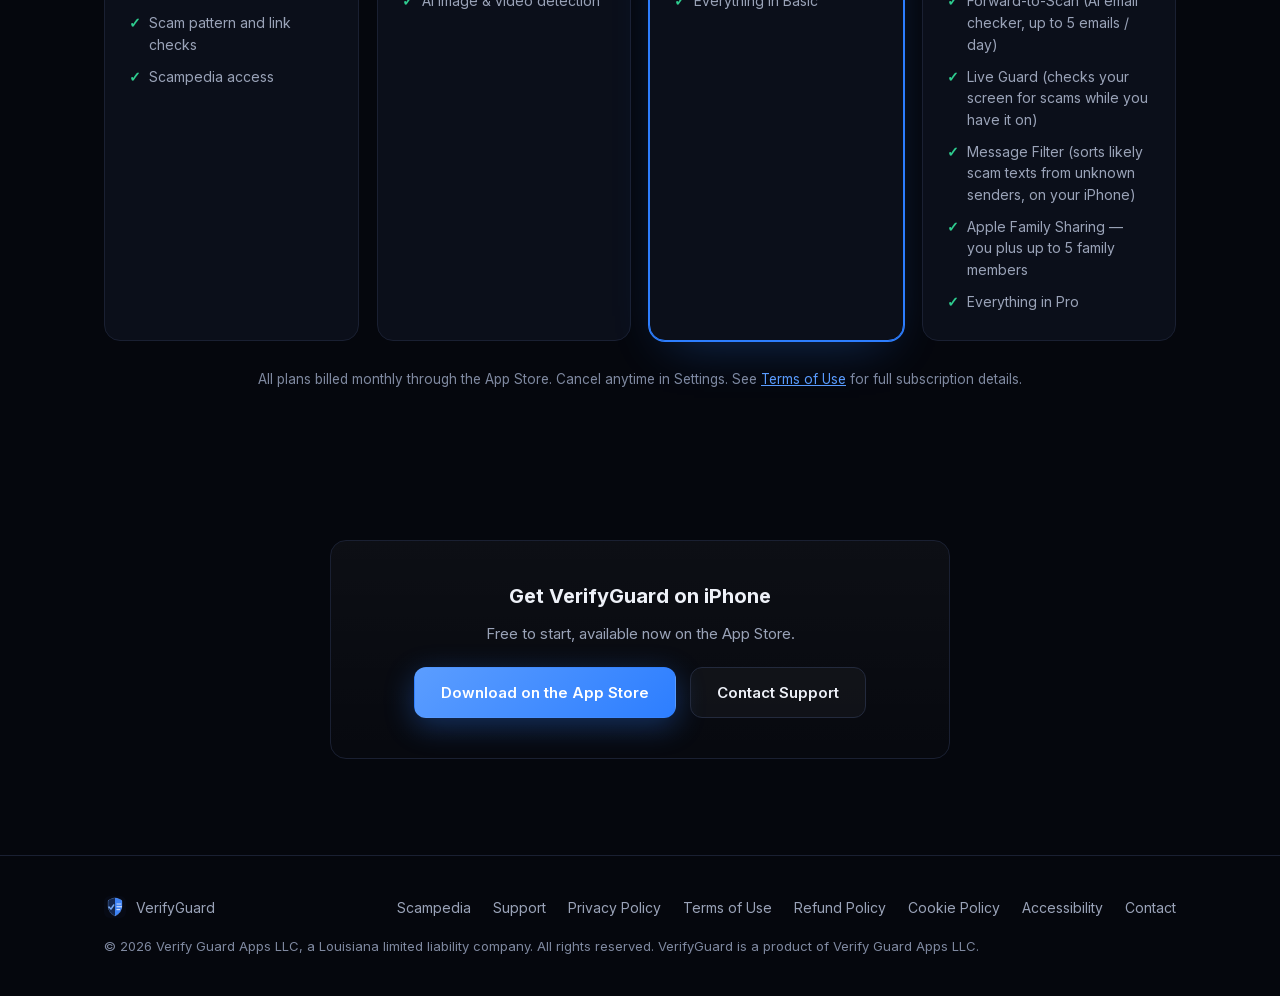
==== commit 5dbebfe8: "Legal pages: indemnification, vendor list, plan fixes, accessibility statement - Terms: add §8 Indem" ====
--- a/index.html
+++ b/index.html
@@ -12,6 +12,7 @@
 </head>
 <body>
 <a class="skip-link" href="#main">Skip to main content</a>
+<a class="skip-link" href="#why">Skip the animated demo</a>
 
 <header class="site">
   <div class="wrap nav">
@@ -49,7 +50,7 @@
             <div class="notch"></div>
             <div class="screen">
               <div class="msg-header">
-                <div class="avatar">?</div>
+                <div class="avatar" aria-hidden="true">?</div>
                 <div class="sender">Unknown</div>
                 <div class="num">+1 (830) 555-0164</div>
               </div>
@@ -91,7 +92,7 @@
           </div>
         </div>
 
-        <div class="scroll-hint" id="hint">
+        <div class="scroll-hint" id="hint" aria-hidden="true">
           <span>Scroll</span>
           <div class="bar"></div>
         </div>
@@ -99,7 +100,7 @@
       </div>
     </div>
 
-    <section class="after">
+    <section class="after" id="why" tabindex="-1">
       <div class="after-inner">
         <div class="eyebrow">Why it matters</div>
         <h2>You just spotted it in seconds.<br>Most people don't.</h2>
@@ -127,44 +128,44 @@
       </div>
       <div class="grid">
         <div class="card">
-          <div class="icon">🖼️</div>
+          <div class="icon" aria-hidden="true">🖼️</div>
           <h3>Photo &amp; Deepfake Detection</h3>
           <p>Checks photos and videos for signs of AI generation using independent AI-image detection services, and reads any text in a screenshot for scam patterns.</p>
         </div>
         <div class="card">
-          <div class="icon">🔗</div>
+          <div class="icon" aria-hidden="true">🔗</div>
           <h3>Ad &amp; Link Scanner</h3>
           <p>Checks a link and the page it opens for lookalike or impersonation domains, risky domain endings, missing HTTPS, and scam language before you tap it.</p>
         </div>
         <div class="card">
-          <div class="icon">📰</div>
+          <div class="icon" aria-hidden="true">📰</div>
           <h3>News Bias &amp; Coverage Check</h3>
           <p>Cross-references breaking claims against real outlet coverage to surface bias and separate signal from spin.</p>
         </div>
         <div class="card">
-          <div class="icon">🧠</div>
+          <div class="icon" aria-hidden="true">🧠</div>
           <h3>AI Pattern Brain</h3>
           <p>Matches scans against a library of phrases scammers use — urgency cues, prize hooks, impersonation scripts — that grows as new scams are documented in Scampedia.</p>
         </div>
         <div class="card">
-          <div class="icon">⚡</div>
+          <div class="icon" aria-hidden="true">⚡</div>
           <h3>Control Center Widget</h3>
           <p>Scan clipboard text or links straight from Control Center without opening the app.</p>
         </div>
         <div class="card">
-          <div class="icon">🛡️</div>
+          <div class="icon" aria-hidden="true">🛡️</div>
           <h3>New Scam Alerts</h3>
           <p>Optional notifications when a new scam is added to Scampedia, on every plan, free included (requires a free account).</p>
         </div>
         <div class="card">
-          <div class="icon">🕵️</div>
+          <div class="icon" aria-hidden="true">🕵️</div>
           <h3>Deep Investigation</h3>
-          <p>Describe what happened in your own words, paste a link, or drop in a photo or video — an AI agent actually browses any link involved, checks how old the domain is, cross-references known scam databases, and writes you a full plain-English verdict with next steps, not just a score. Available on every plan, with more investigations per day on higher tiers.</p>
-        </div>
-        <div class="card">
-          <div class="icon">📧</div>
+          <p>Describe what happened in your own words, paste a link, or drop in a photo or video — an AI agent actually browses any link involved, checks how old the domain is, checks it against the Scampedia scam database, and writes you a full plain-English verdict with next steps, not just a score. Available on every plan, with more investigations per day on higher tiers.</p>
+        </div>
+        <div class="card">
+          <div class="icon" aria-hidden="true">📧</div>
           <h3>Forward-to-Scan</h3>
-          <p>Forward any suspicious email to your personal VerifyGuard address and get an AI-written phishing verdict back by email. Included with Guardian.</p>
+          <p>Forward a suspicious email to your personal VerifyGuard address and get an AI-written phishing verdict back by email. Included with Guardian, up to 5 emails a day.</p>
         </div>
       </div>
     </div>
@@ -217,7 +218,9 @@
             <li>200 scans / day</li>
             <li>500 news scans / day</li>
             <li>30 Deep Investigation chats / day</li>
-            <li>Forward-to-Scan (AI email checker)</li>
+            <li>Forward-to-Scan (AI email checker, up to 5 emails / day)</li>
+            <li>Live Guard (checks your screen for scams while you have it on)</li>
+            <li>Message Filter (sorts likely scam texts from unknown senders, on your iPhone)</li>
             <li>Apple Family Sharing — you plus up to 5 family members</li>
             <li>Everything in Pro</li>
           </ul>
@@ -255,6 +258,7 @@
         <a href="terms.html">Terms of Use</a>
         <a href="refund.html">Refund Policy</a>
         <a href="cookies.html">Cookie Policy</a>
+        <a href="accessibility.html">Accessibility</a>
         <a href="mailto:verifyguardsupport@gmail.com">Contact</a>
       </div>
     </div>
@@ -355,8 +359,11 @@
   window.addEventListener('scroll', onScroll, {passive:true});
   window.addEventListener('resize', onScroll, {passive:true});
 
-  // keep the idle float alive pre-zoom
-  (function loop(){ onScroll(); requestAnimationFrame(loop); })();
+  // keep the idle float alive pre-zoom, but only for the first 5 seconds —
+  // motion that runs on its own longer than that needs a way to stop it
+  // (WCAG 2.2.2); after that the scene only moves when the visitor scrolls.
+  const idleUntil = performance.now() + 5000;
+  (function loop(){ onScroll(); if (performance.now() < idleUntil) requestAnimationFrame(loop); })();
 })();
 </script>
 
--- a/styles.css
+++ b/styles.css
@@ -336,7 +336,8 @@
 .legal h2 { font-size: 19px; margin: 36px 0 12px; color: var(--text); }
 .legal p, .legal li { color: var(--text-dim); font-size: 15px; line-height: 1.7; }
 .legal ul { padding-left: 20px; }
-.legal a { color: var(--brand-light); }
+.legal a { color: var(--brand-light); text-decoration: underline; }
+.faq details p a, .hero-note a { text-decoration: underline; }
 .legal table { width: 100%; border-collapse: collapse; margin: 16px 0; }
 .legal th, .legal td { text-align: left; padding: 10px 12px; border: 1px solid var(--border-soft); font-size: 14px; color: var(--text-dim); }
 .legal th { color: var(--text); background: #ffffff05; }
--- a/scam-scene.css
+++ b/scam-scene.css
@@ -260,6 +260,8 @@
   font-family:'Space Grotesk',sans-serif;font-size:32px;font-weight:700;color:var(--scan);
 }
 .scam-scene .stat .l{font-size:12.5px;color:var(--muted);margin-top:4px;line-height:1.45}
+.scam-scene .stat .l a{color:var(--scan);text-decoration:underline}
+.scam-scene .after:focus{outline:none}
 .scam-scene .cta-row{margin-top:56px;display:flex;gap:14px;justify-content:center;flex-wrap:wrap}
 .scam-scene .btn{
   display:inline-block;padding:15px 30px;border-radius:12px;
@@ -268,7 +270,9 @@
 }
 .scam-scene .btn:focus-visible{outline:2px solid var(--scan);outline-offset:3px}
 .scam-scene .btn-primary{
-  background:var(--scan);color:#04110E;
+  /* !important: styles.css sets .btn-primary{color:#fff !important}, which
+     put white text on this teal (1.65:1). Dark text here is 11:1+. */
+  background:var(--scan);color:#04110E !important;
   box-shadow:0 8px 30px rgba(62,224,200,.25);
 }
 .scam-scene .btn-primary:hover{transform:translateY(-2px);box-shadow:0 12px 38px rgba(62,224,200,.35)}
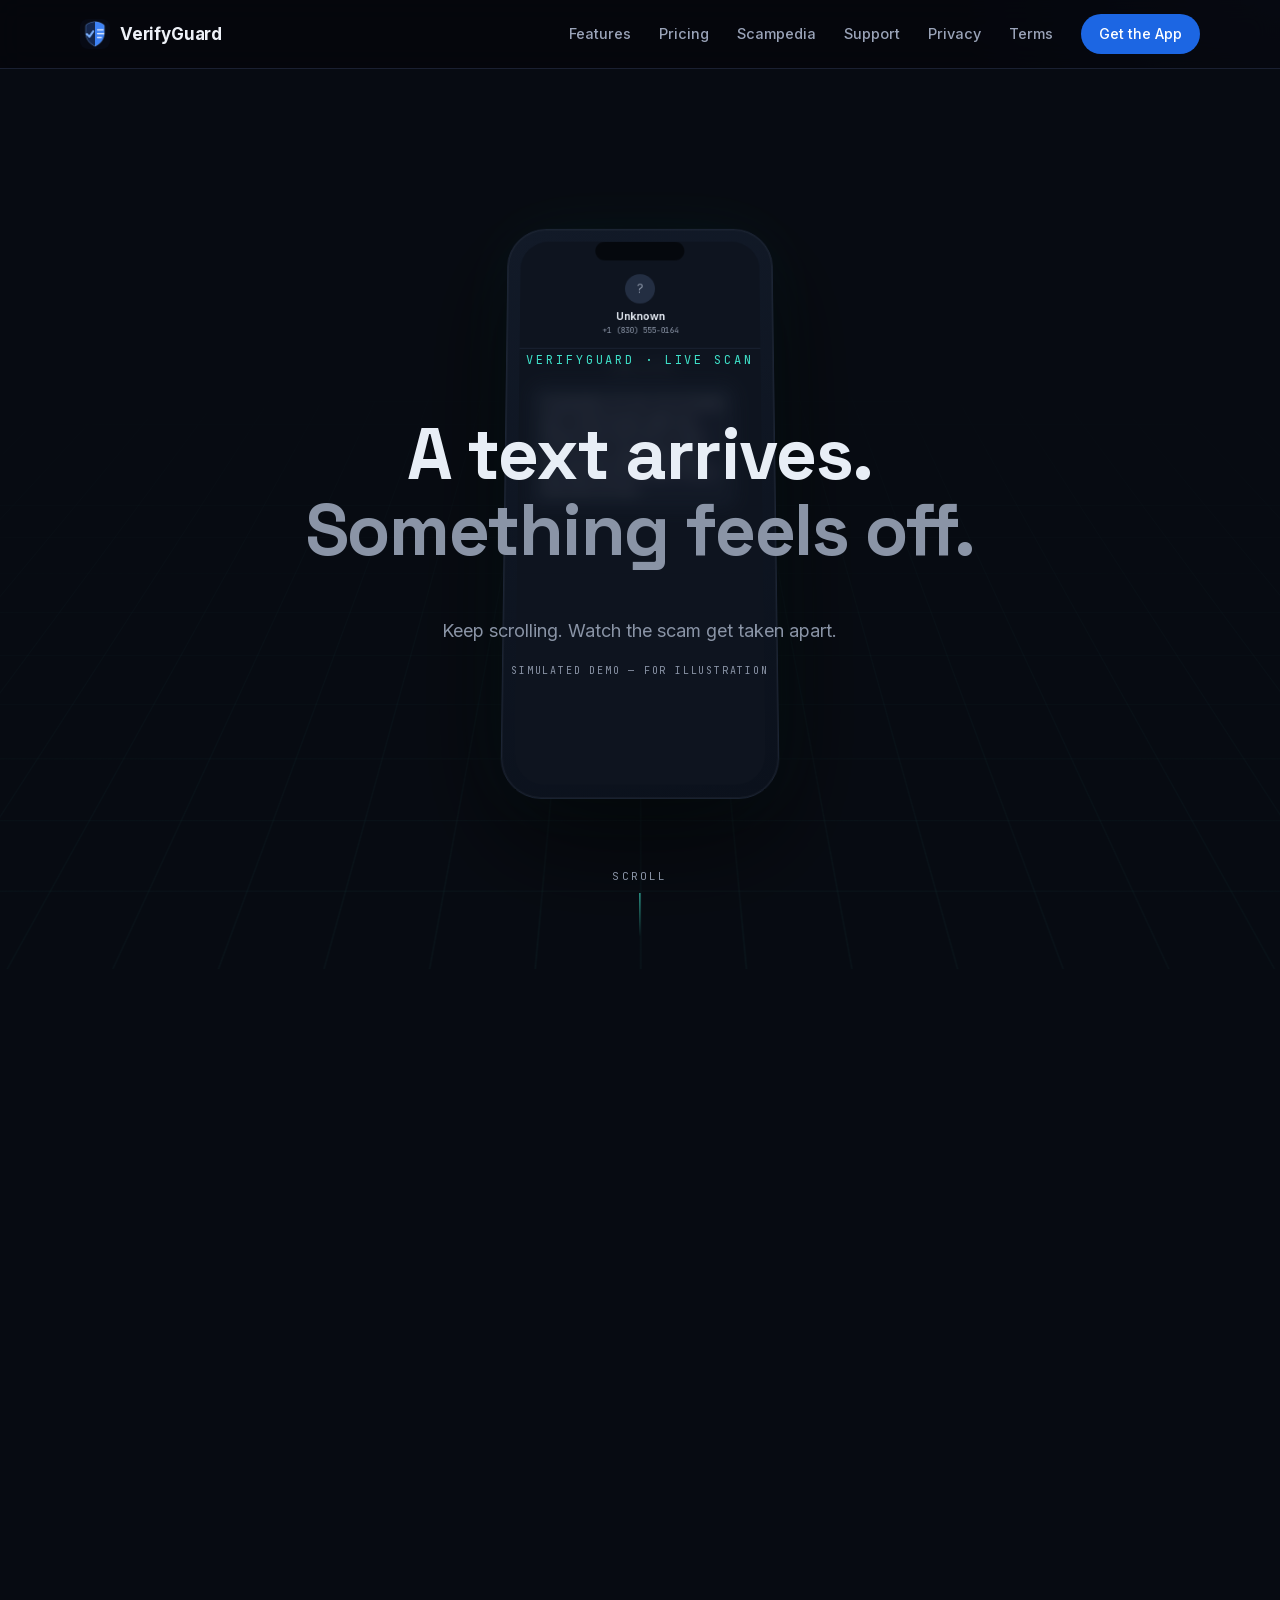
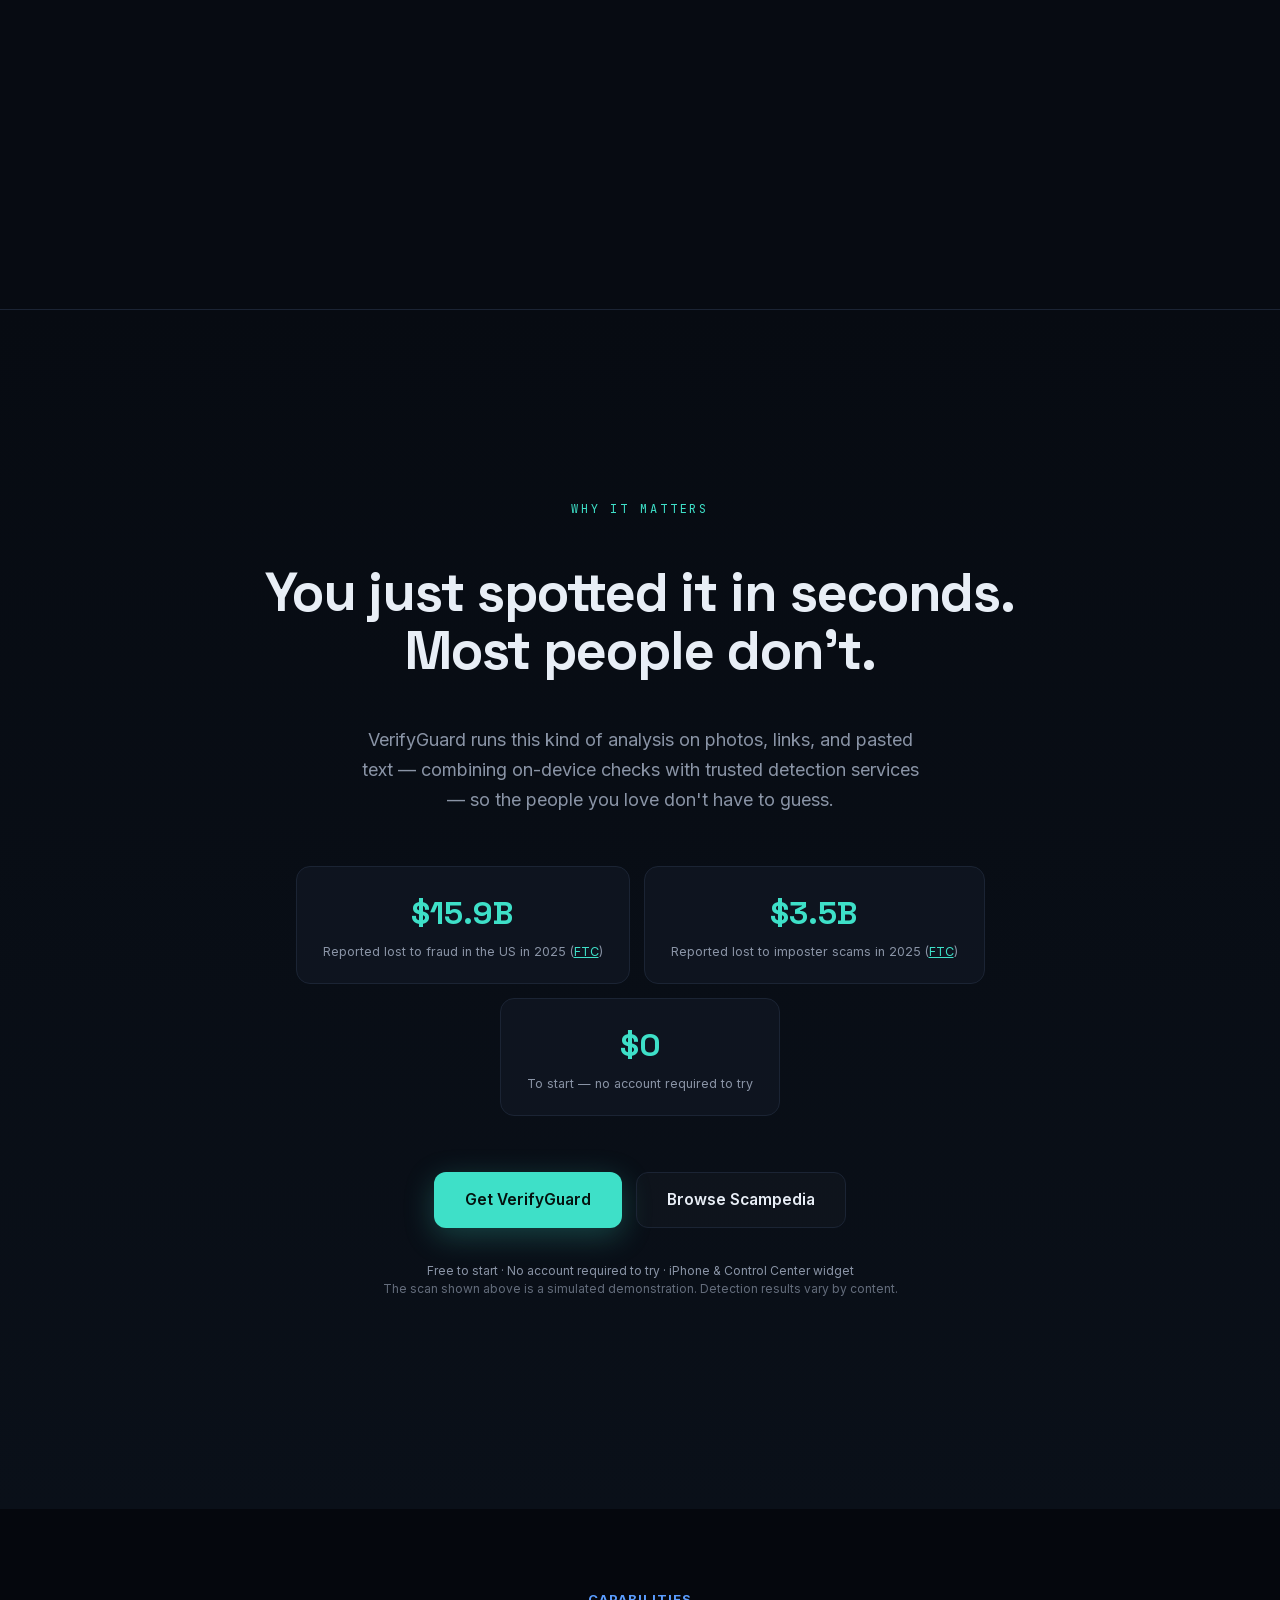
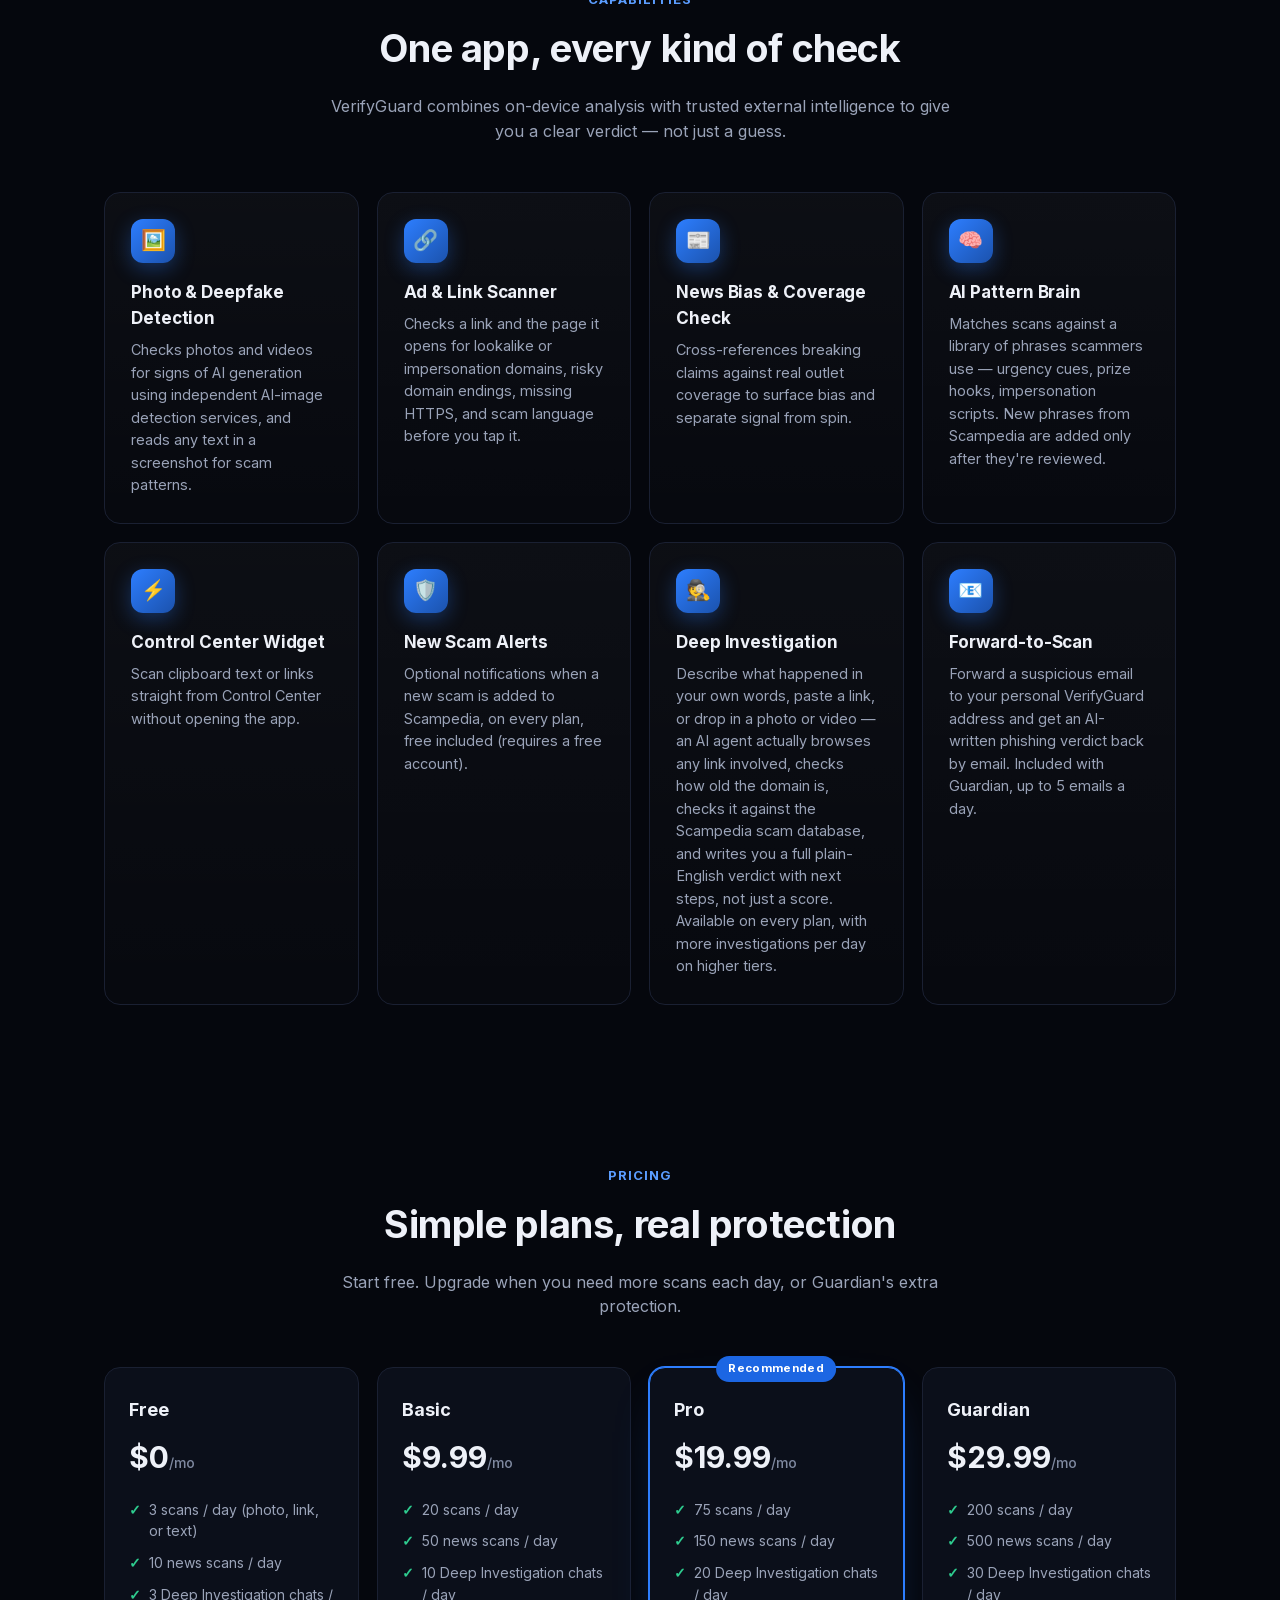
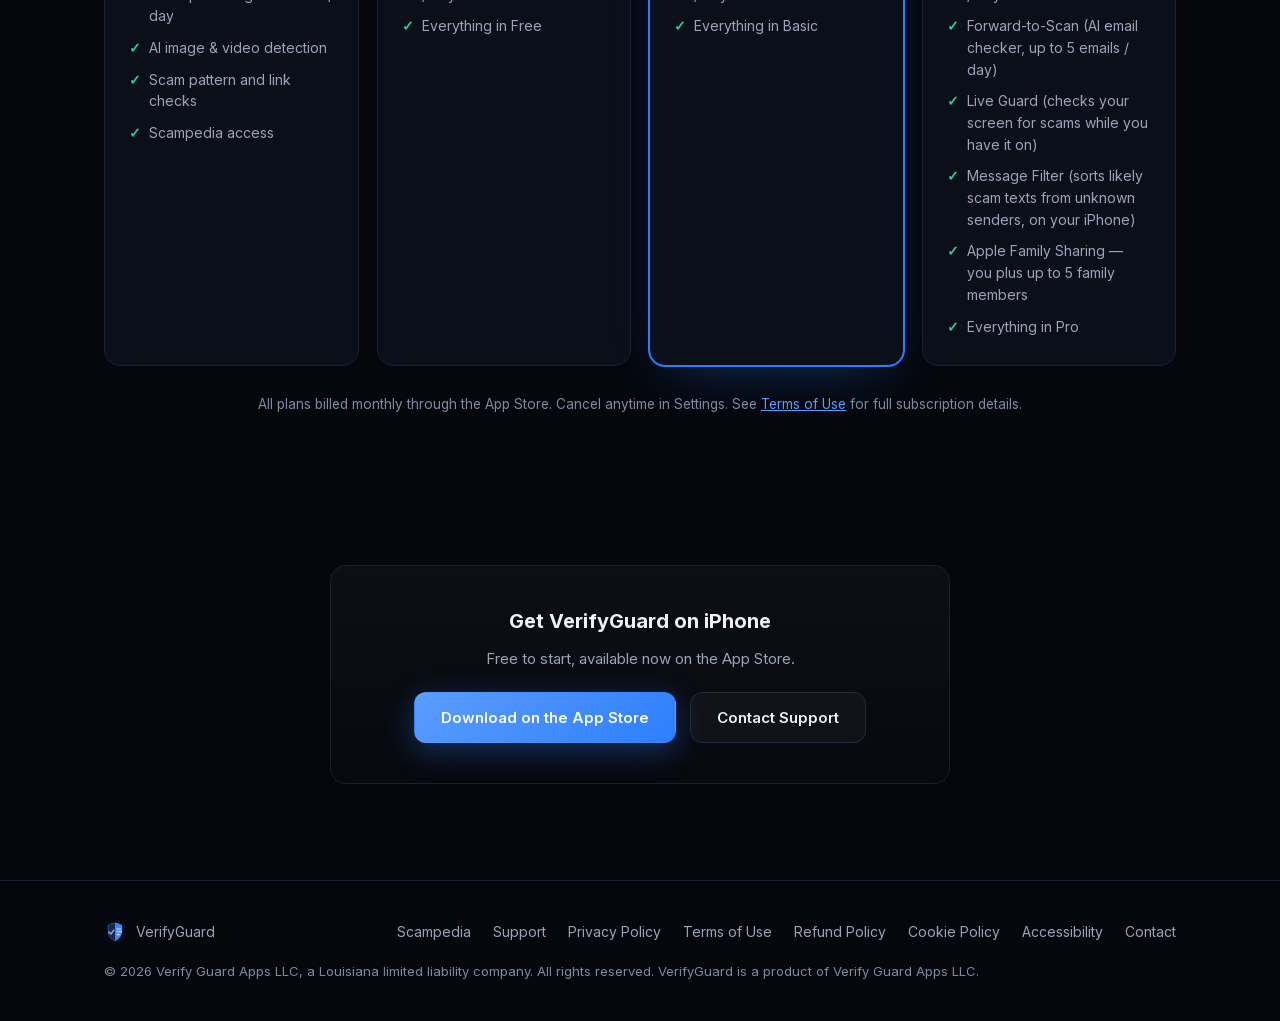
==== commit d389a62e: "Free plan includes AI photo and video detection Matches the app change (AppState.swift canUseAIDetec" ====
--- a/index.html
+++ b/index.html
@@ -145,7 +145,7 @@
         <div class="card">
           <div class="icon" aria-hidden="true">🧠</div>
           <h3>AI Pattern Brain</h3>
-          <p>Matches scans against a library of phrases scammers use — urgency cues, prize hooks, impersonation scripts — that grows as new scams are documented in Scampedia.</p>
+          <p>Matches scans against a library of phrases scammers use — urgency cues, prize hooks, impersonation scripts. New phrases from Scampedia are added only after they're reviewed.</p>
         </div>
         <div class="card">
           <div class="icon" aria-hidden="true">⚡</div>
@@ -176,7 +176,7 @@
       <div class="section-head">
         <div class="kicker">Pricing</div>
         <h2>Simple plans, real protection</h2>
-        <p>Start free. Upgrade when you need more scans and deeper AI detection.</p>
+        <p>Start free. Upgrade when you need more scans each day, or Guardian's extra protection.</p>
       </div>
       <div class="pricing-grid">
         <div class="plan">
@@ -186,6 +186,7 @@
             <li>3 scans / day (photo, link, or text)</li>
             <li>10 news scans / day</li>
             <li>3 Deep Investigation chats / day</li>
+            <li>AI image &amp; video detection</li>
             <li>Scam pattern and link checks</li>
             <li>Scampedia access</li>
           </ul>
@@ -197,7 +198,7 @@
             <li>20 scans / day</li>
             <li>50 news scans / day</li>
             <li>10 Deep Investigation chats / day</li>
-            <li>AI image &amp; video detection</li>
+            <li>Everything in Free</li>
           </ul>
         </div>
         <div class="plan popular">
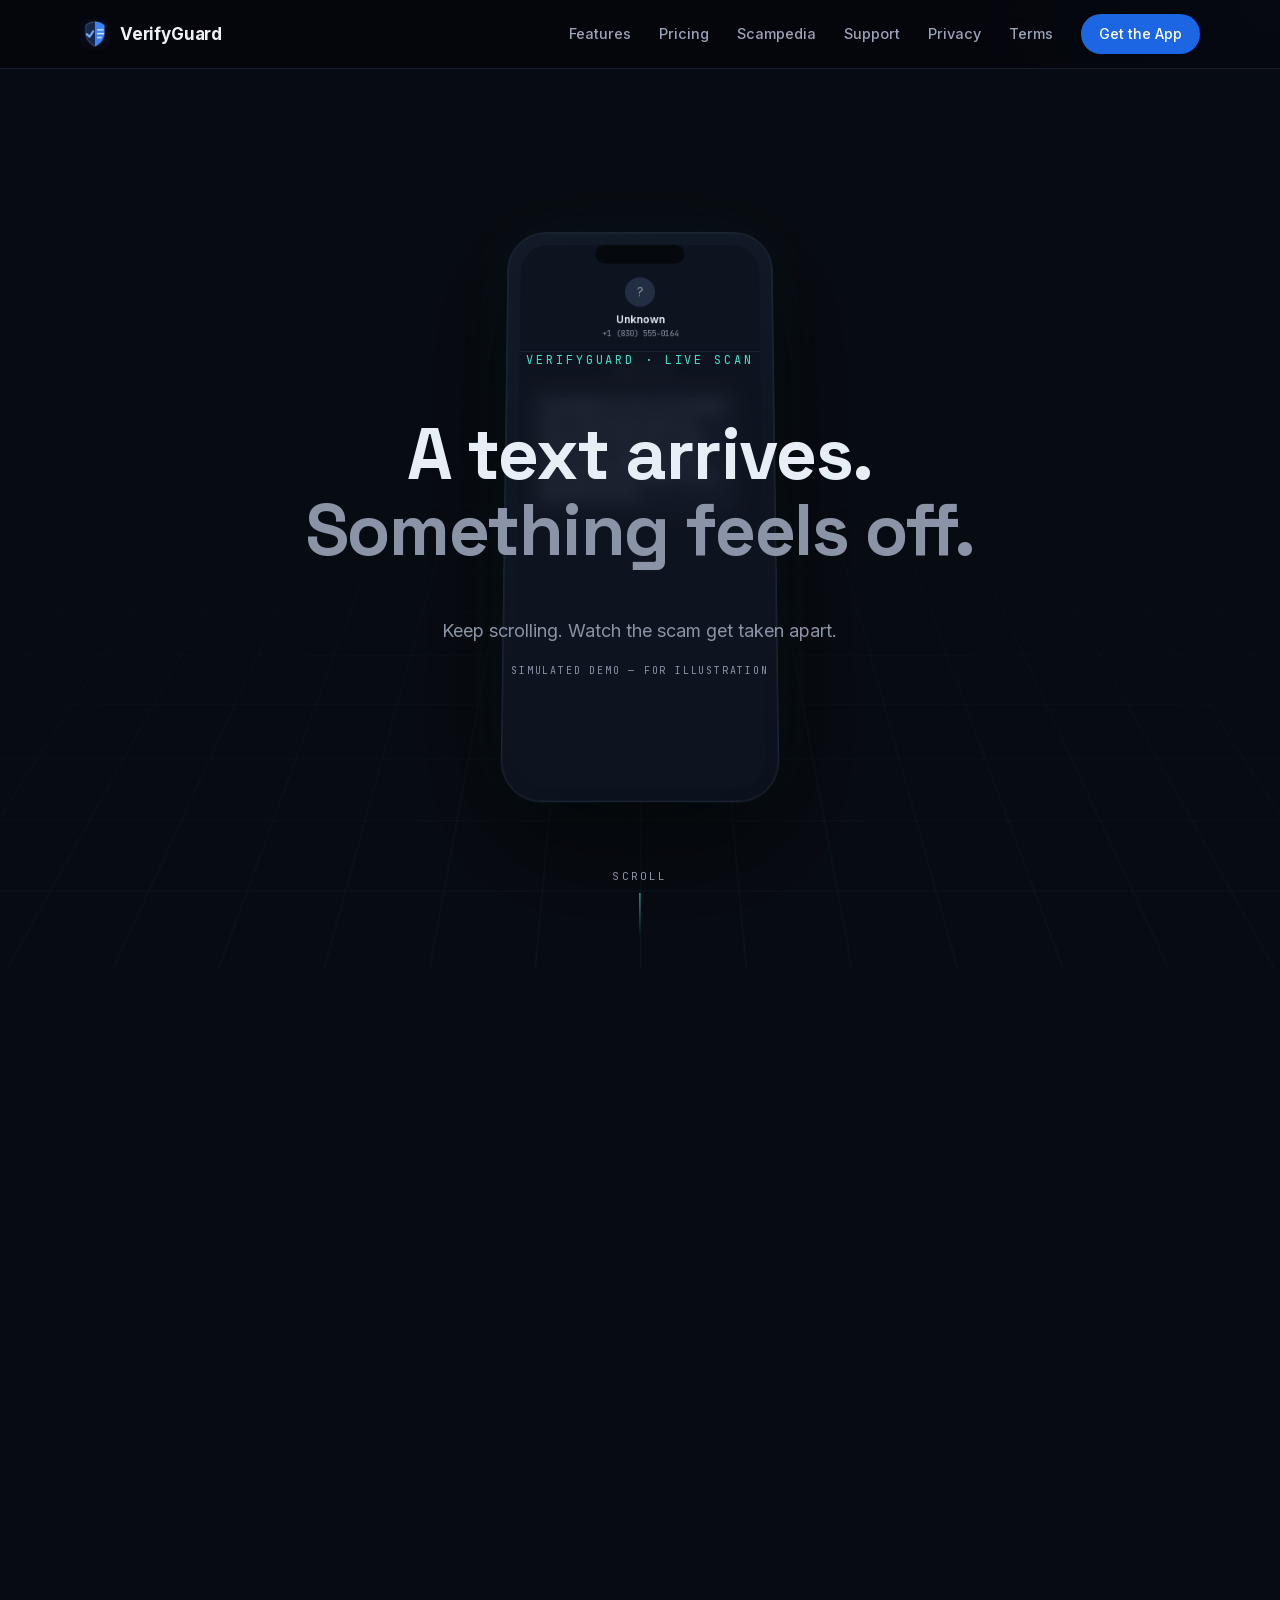
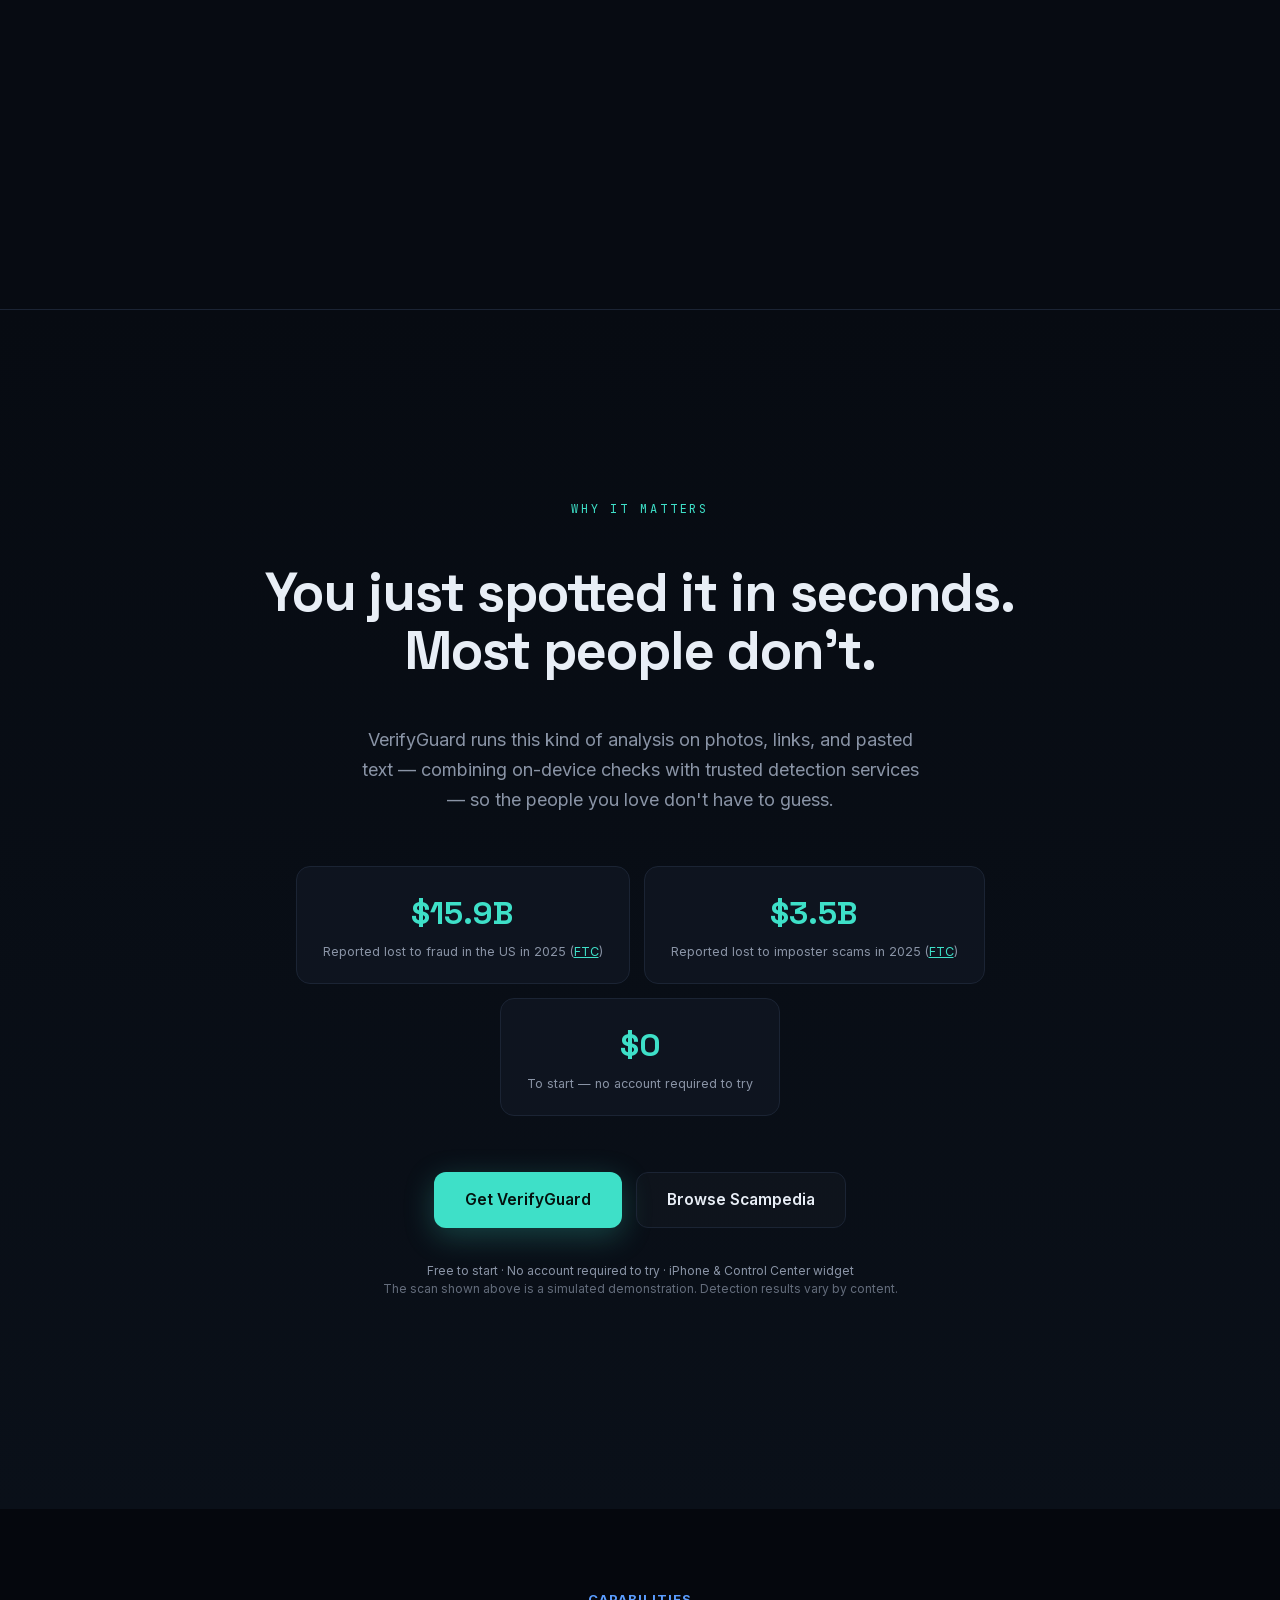
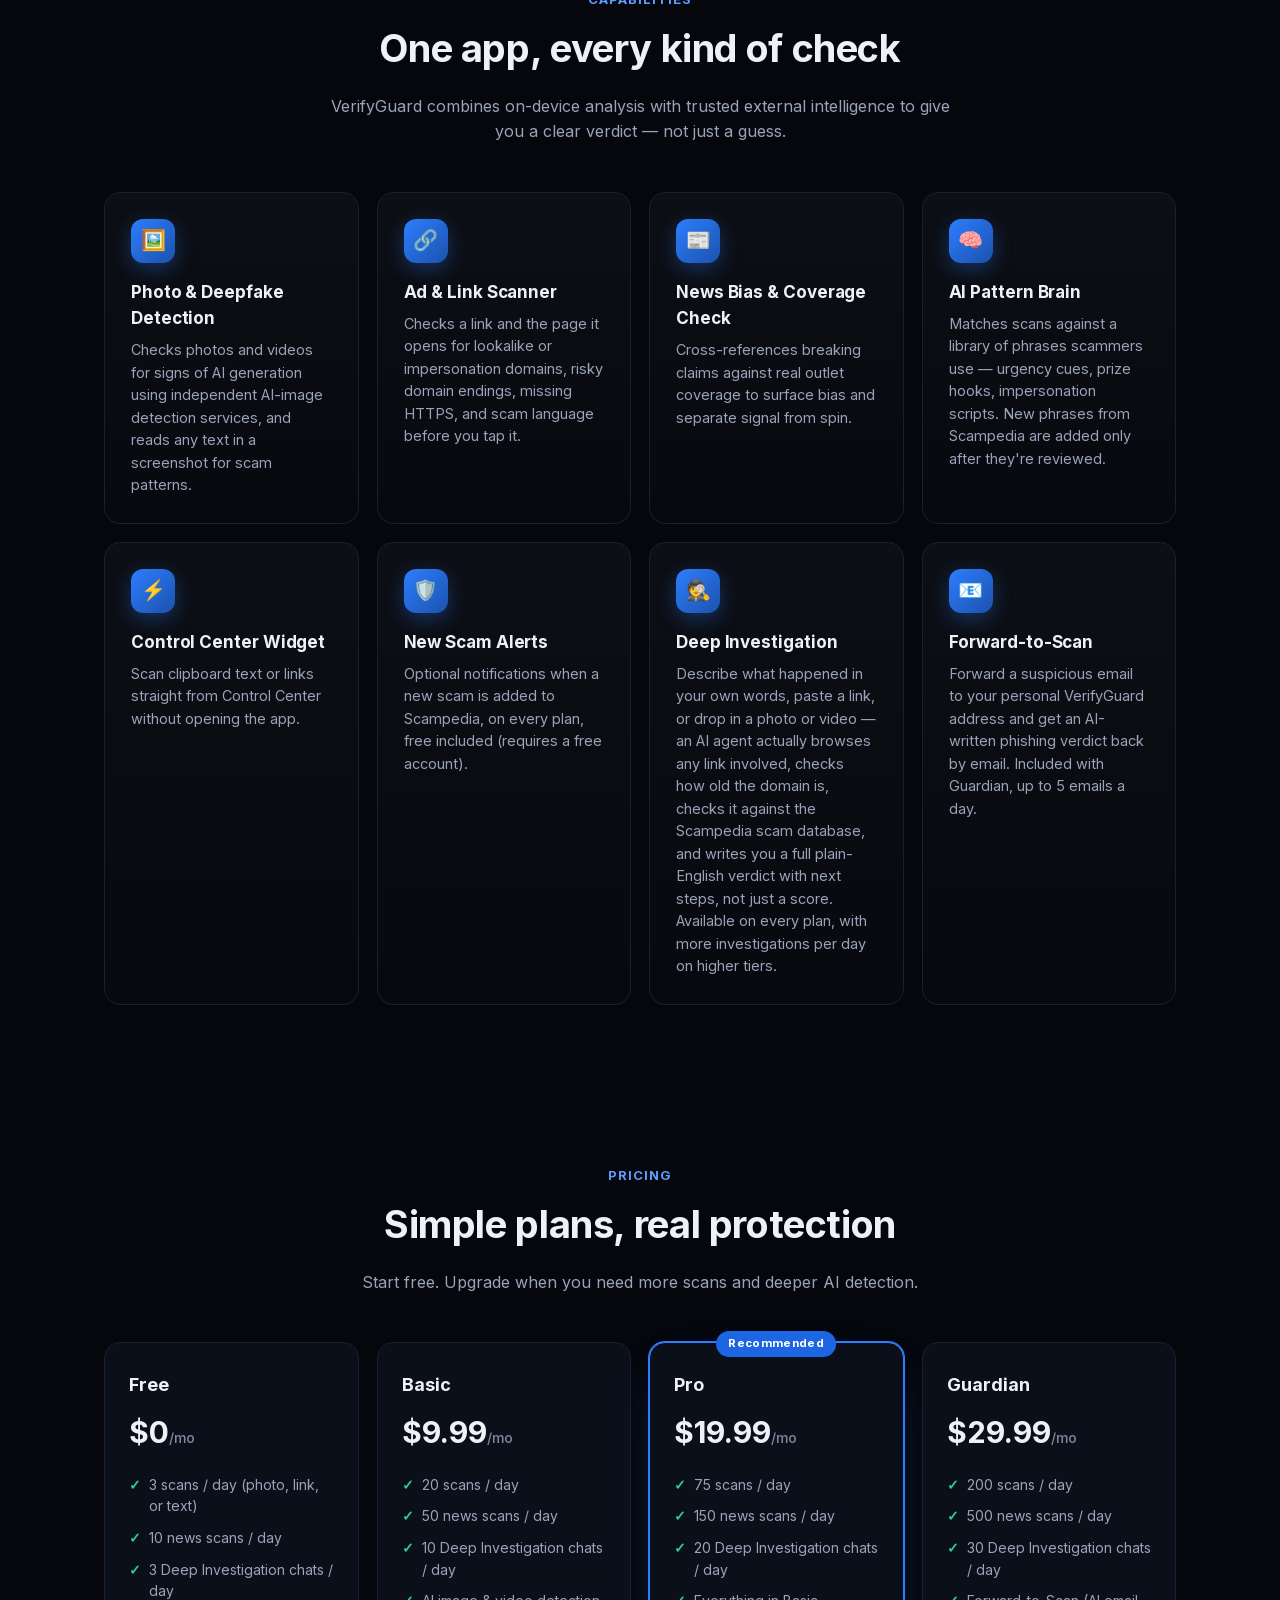
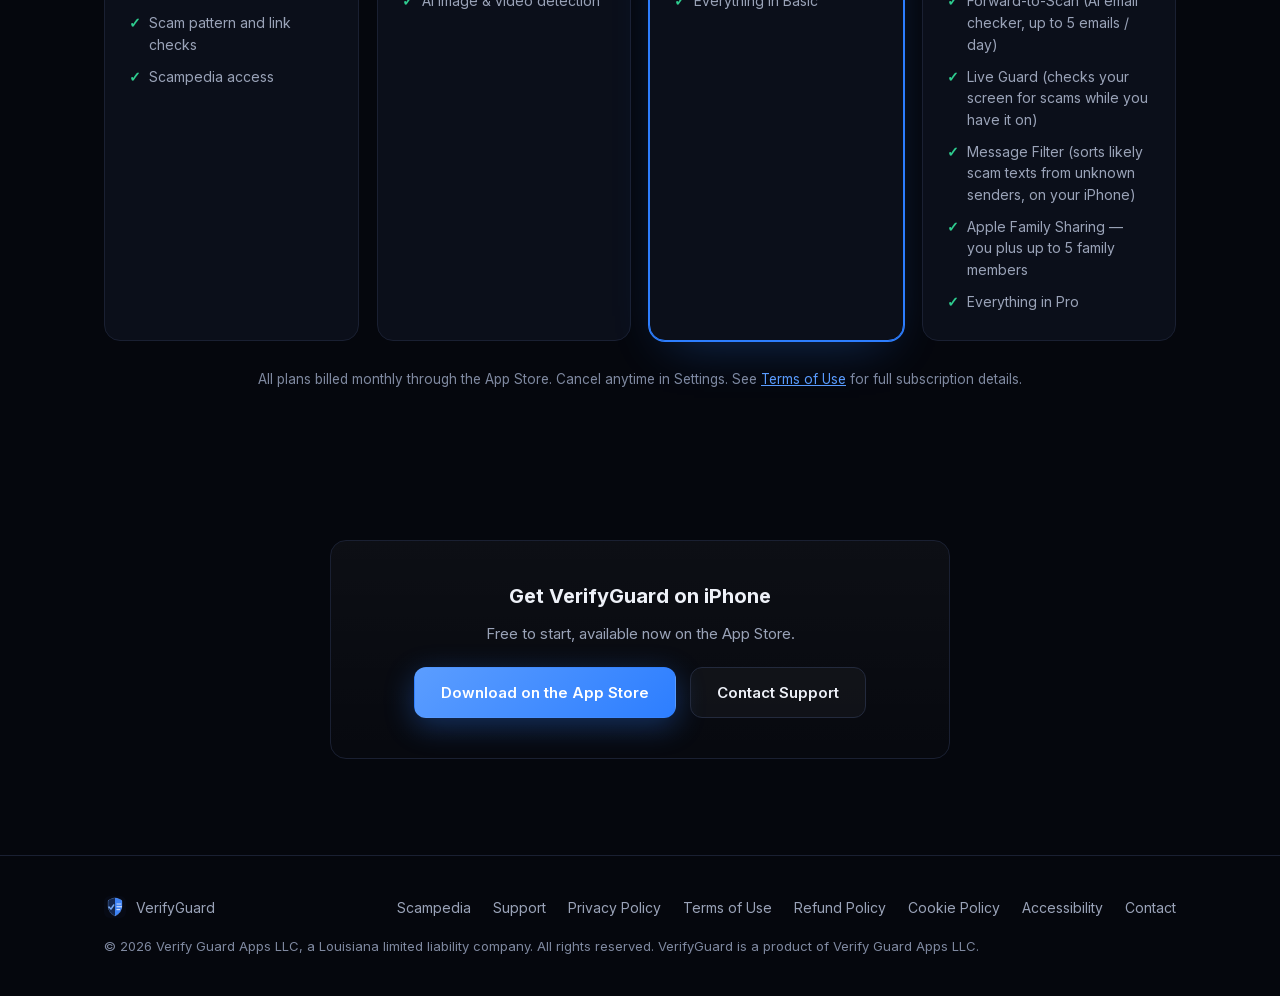
==== commit 8eec6143: "Homepage: the scam-phrase library no longer grows on its own It said the library "grows as new scams" ====
--- a/index.html
+++ b/index.html
@@ -176,7 +176,7 @@
       <div class="section-head">
         <div class="kicker">Pricing</div>
         <h2>Simple plans, real protection</h2>
-        <p>Start free. Upgrade when you need more scans each day, or Guardian's extra protection.</p>
+        <p>Start free. Upgrade when you need more scans and deeper AI detection.</p>
       </div>
       <div class="pricing-grid">
         <div class="plan">
@@ -186,7 +186,6 @@
             <li>3 scans / day (photo, link, or text)</li>
             <li>10 news scans / day</li>
             <li>3 Deep Investigation chats / day</li>
-            <li>AI image &amp; video detection</li>
             <li>Scam pattern and link checks</li>
             <li>Scampedia access</li>
           </ul>
@@ -198,7 +197,7 @@
             <li>20 scans / day</li>
             <li>50 news scans / day</li>
             <li>10 Deep Investigation chats / day</li>
-            <li>Everything in Free</li>
+            <li>AI image &amp; video detection</li>
           </ul>
         </div>
         <div class="plan popular">
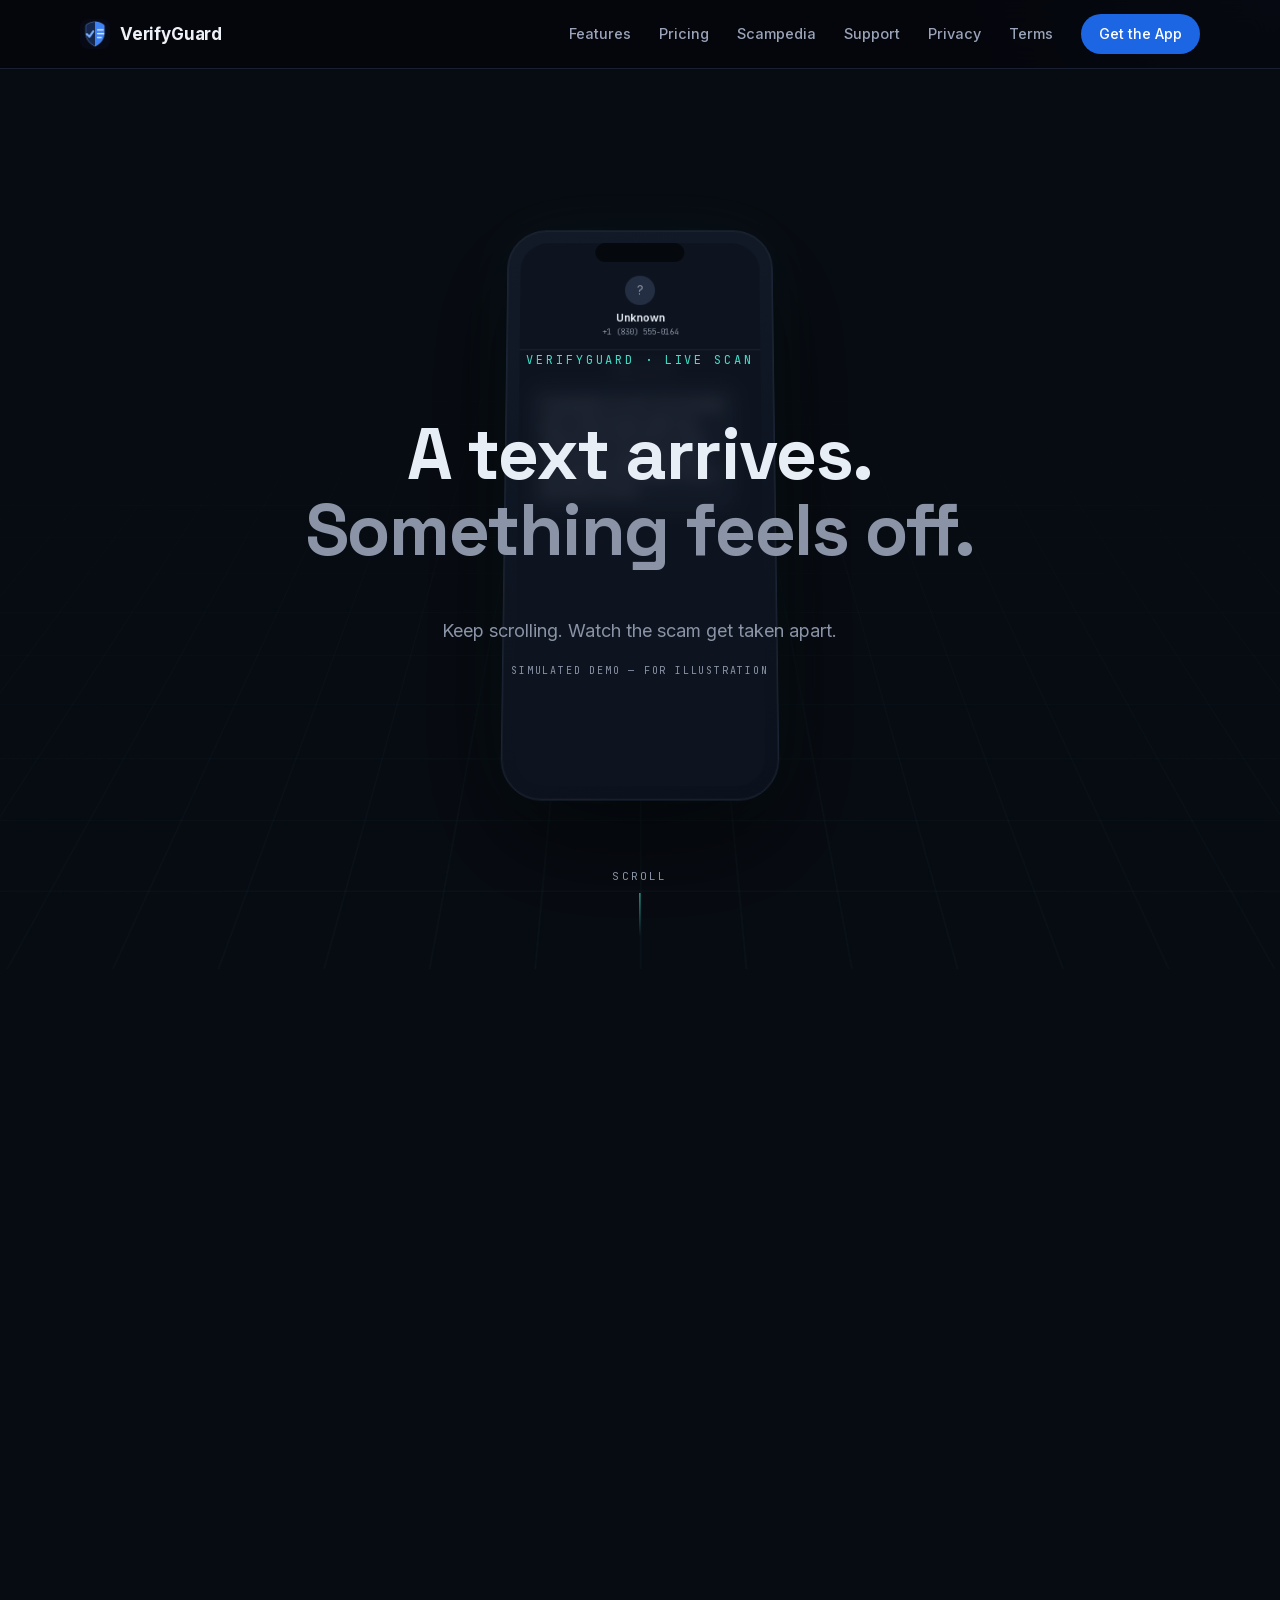
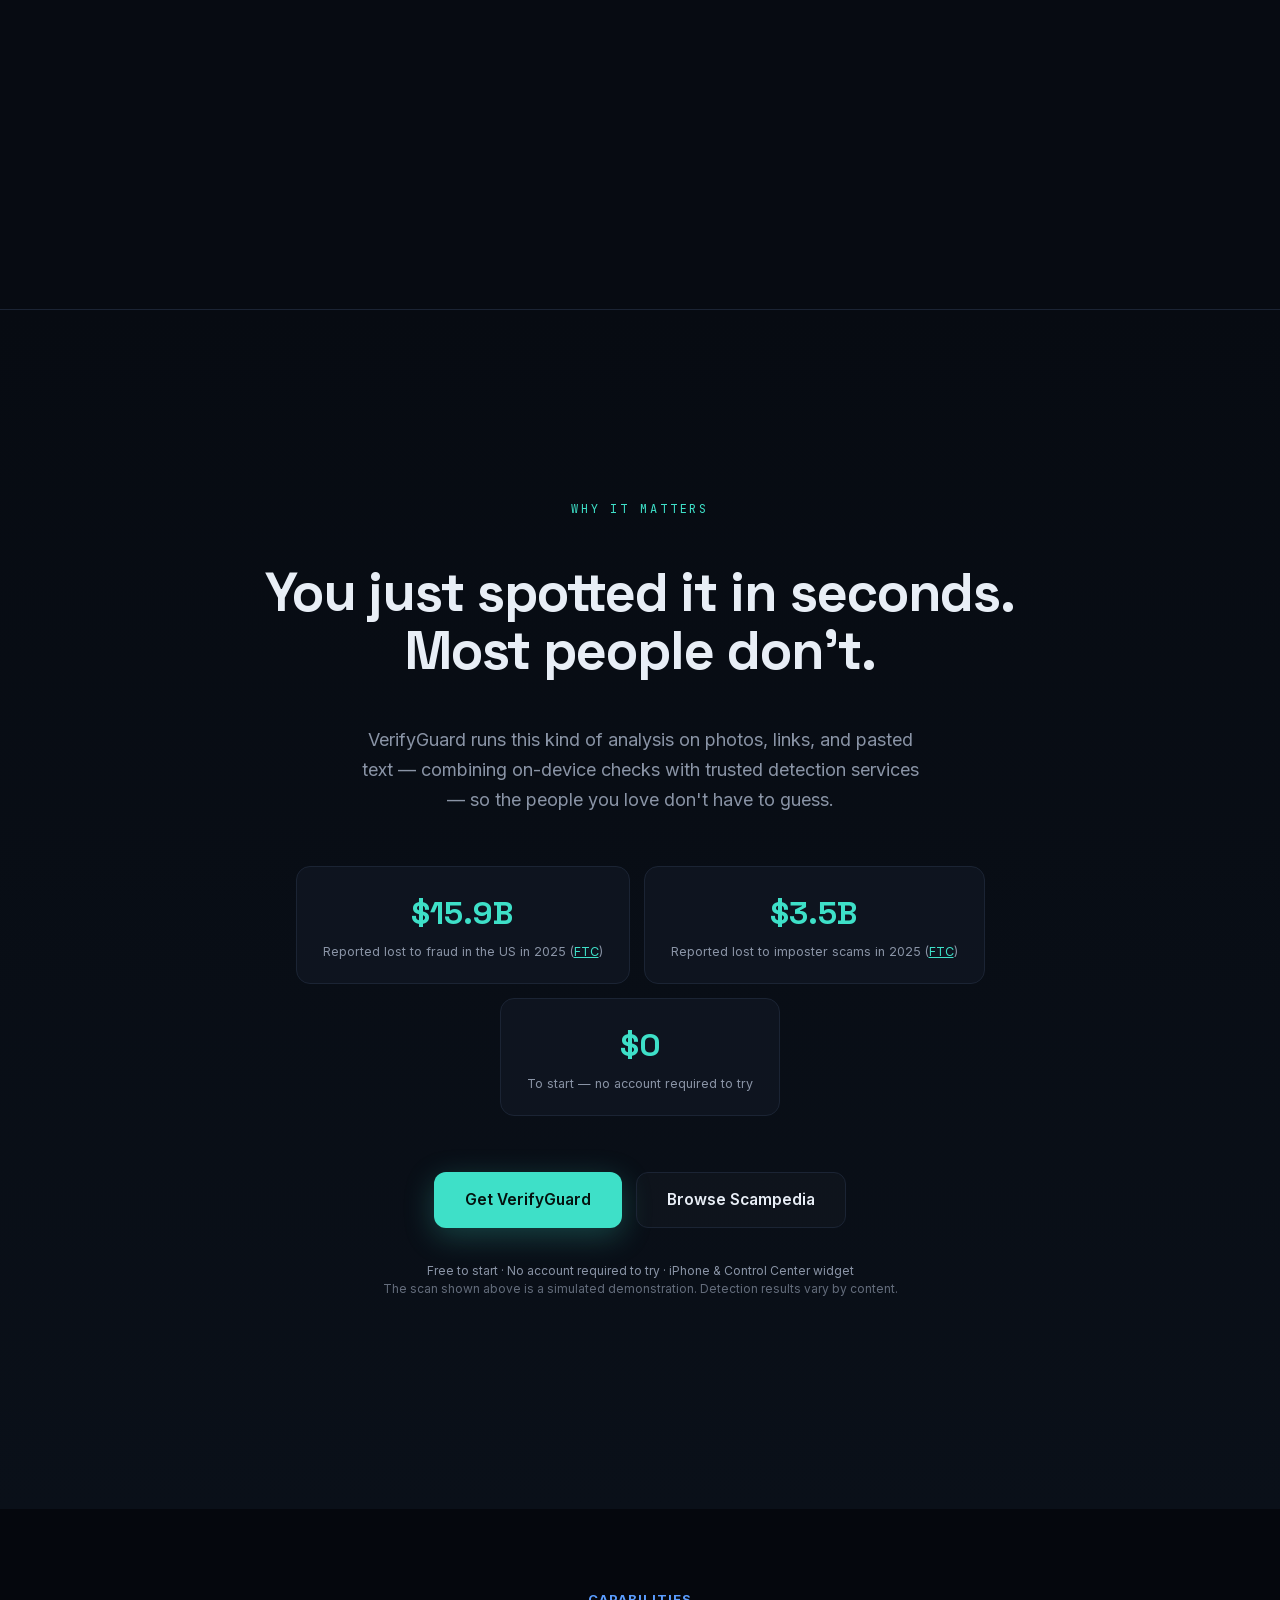
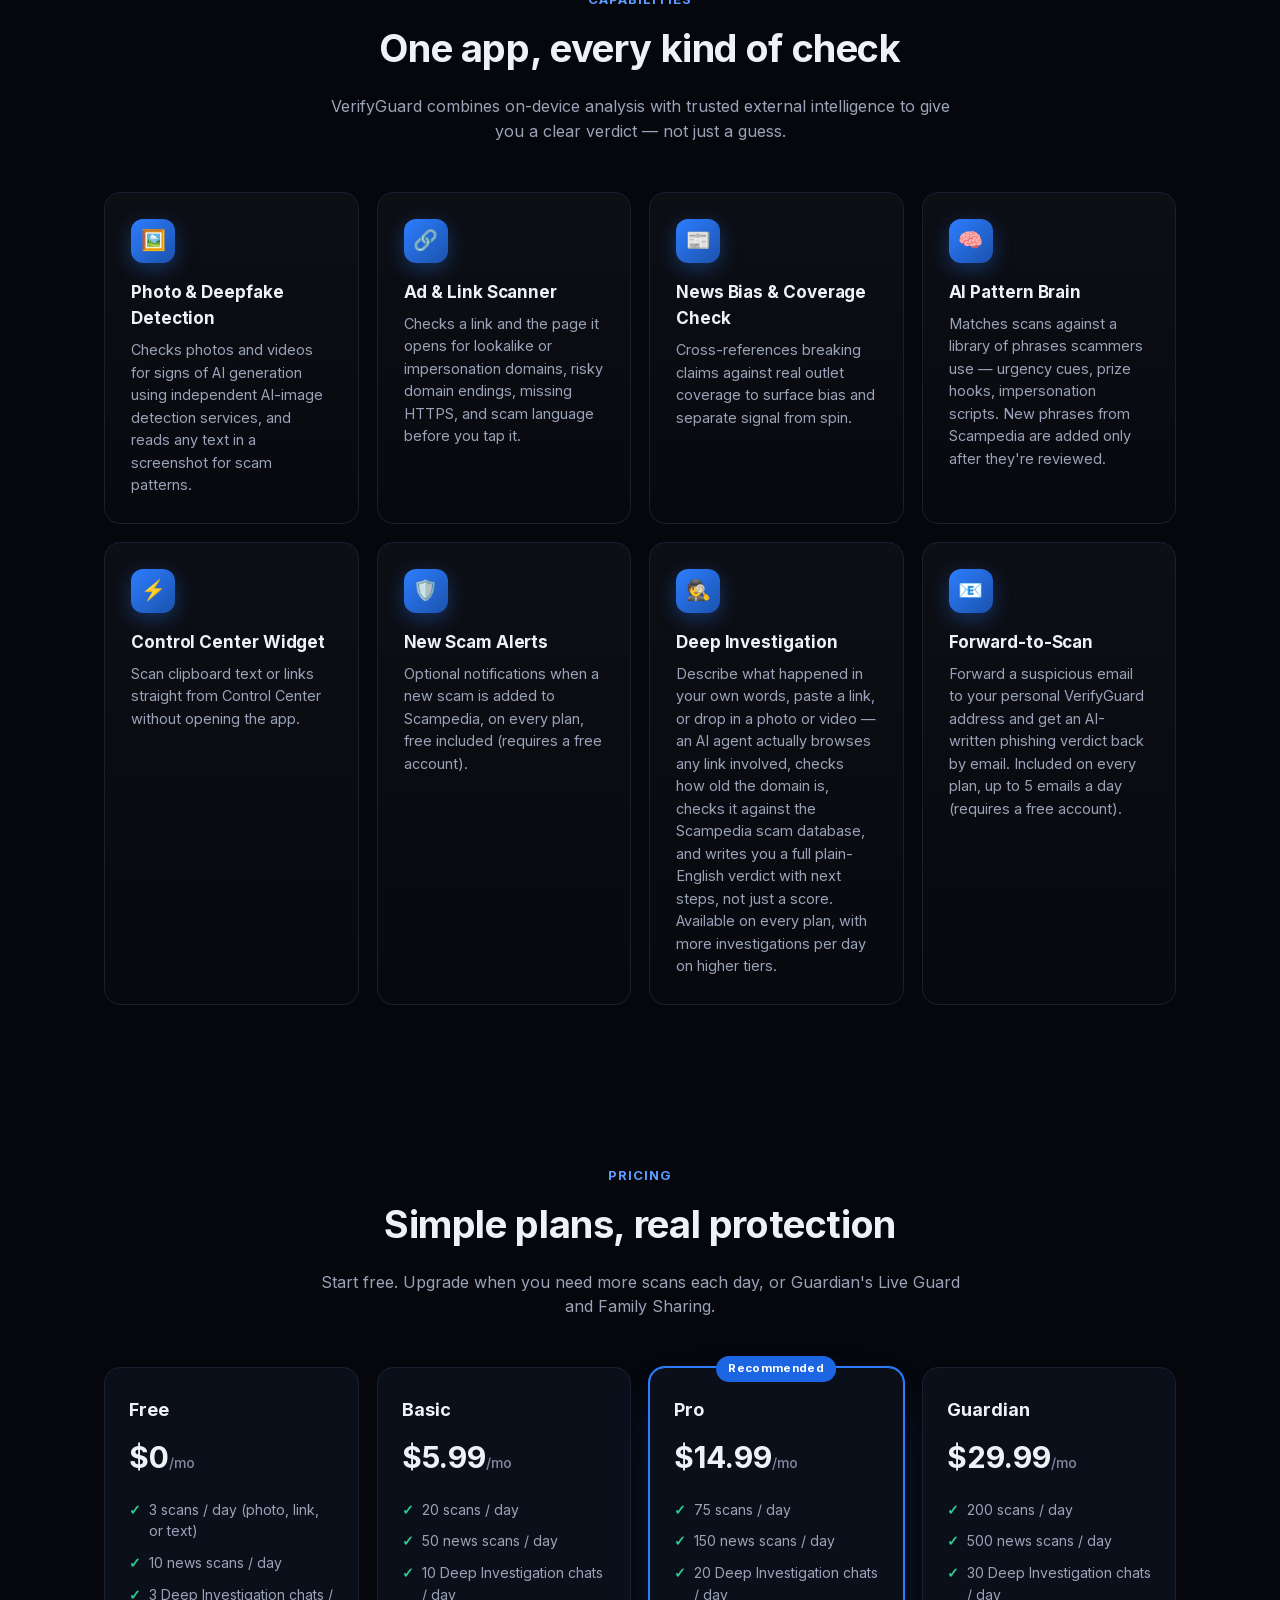
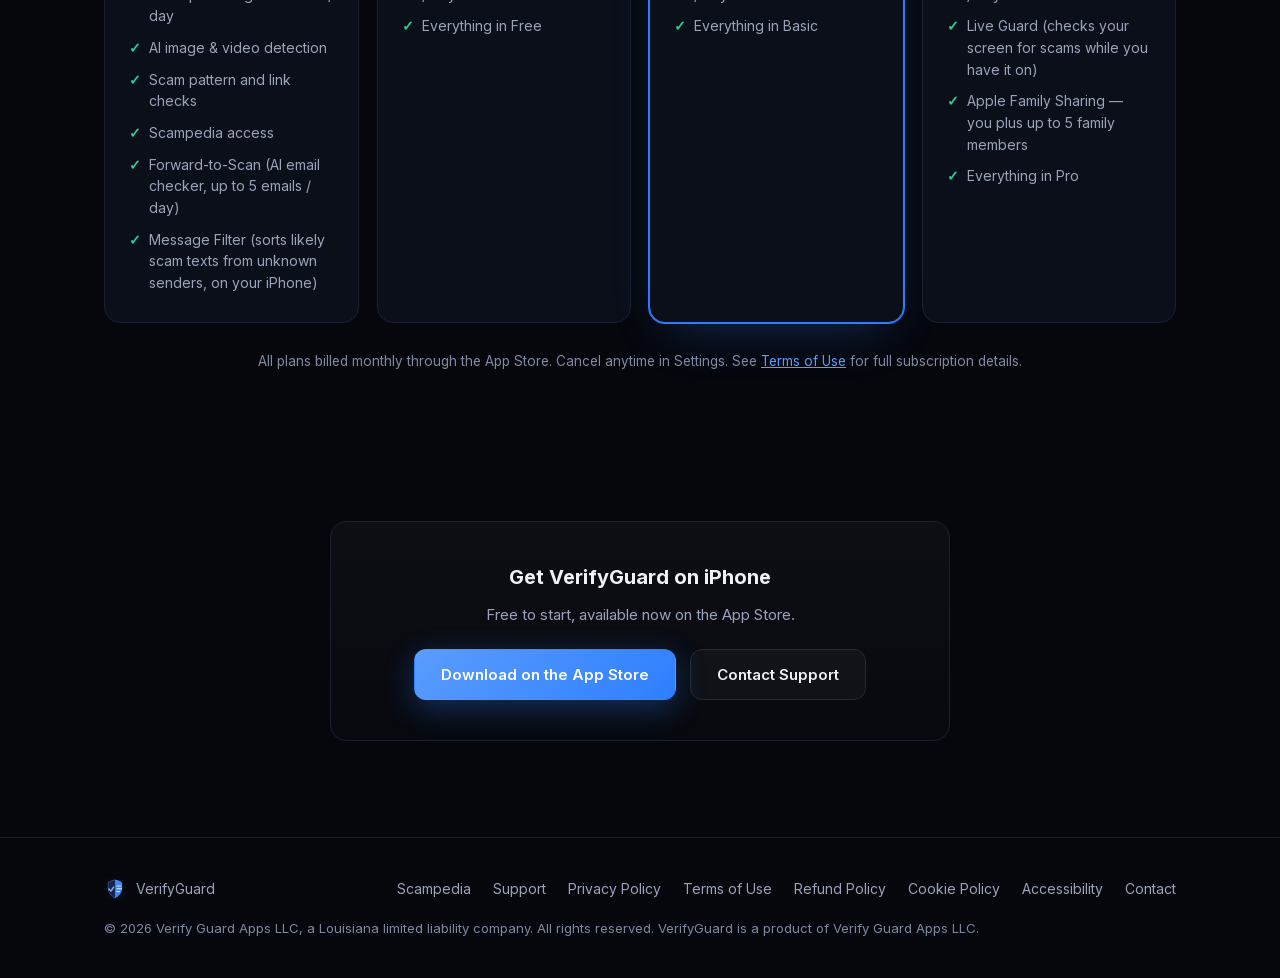
==== commit 9fb69ce7: "New prices; Free gets every feature except Live Guard Basic $5.99, Pro $14.99 (Guardian unchanged). " ====
--- a/index.html
+++ b/index.html
@@ -165,7 +165,7 @@
         <div class="card">
           <div class="icon" aria-hidden="true">📧</div>
           <h3>Forward-to-Scan</h3>
-          <p>Forward a suspicious email to your personal VerifyGuard address and get an AI-written phishing verdict back by email. Included with Guardian, up to 5 emails a day.</p>
+          <p>Forward a suspicious email to your personal VerifyGuard address and get an AI-written phishing verdict back by email. Included on every plan, up to 5 emails a day (requires a free account).</p>
         </div>
       </div>
     </div>
@@ -176,7 +176,7 @@
       <div class="section-head">
         <div class="kicker">Pricing</div>
         <h2>Simple plans, real protection</h2>
-        <p>Start free. Upgrade when you need more scans and deeper AI detection.</p>
+        <p>Start free. Upgrade when you need more scans each day, or Guardian's Live Guard and Family Sharing.</p>
       </div>
       <div class="pricing-grid">
         <div class="plan">
@@ -186,24 +186,27 @@
             <li>3 scans / day (photo, link, or text)</li>
             <li>10 news scans / day</li>
             <li>3 Deep Investigation chats / day</li>
+            <li>AI image &amp; video detection</li>
             <li>Scam pattern and link checks</li>
             <li>Scampedia access</li>
+            <li>Forward-to-Scan (AI email checker, up to 5 emails / day)</li>
+            <li>Message Filter (sorts likely scam texts from unknown senders, on your iPhone)</li>
           </ul>
         </div>
         <div class="plan">
           <h3>Basic</h3>
-          <div class="price">$9.99<span>/mo</span></div>
+          <div class="price">$5.99<span>/mo</span></div>
           <ul>
             <li>20 scans / day</li>
             <li>50 news scans / day</li>
             <li>10 Deep Investigation chats / day</li>
-            <li>AI image &amp; video detection</li>
+            <li>Everything in Free</li>
           </ul>
         </div>
         <div class="plan popular">
           <div class="tag">Recommended</div>
           <h3>Pro</h3>
-          <div class="price">$19.99<span>/mo</span></div>
+          <div class="price">$14.99<span>/mo</span></div>
           <ul>
             <li>75 scans / day</li>
             <li>150 news scans / day</li>
@@ -218,9 +221,7 @@
             <li>200 scans / day</li>
             <li>500 news scans / day</li>
             <li>30 Deep Investigation chats / day</li>
-            <li>Forward-to-Scan (AI email checker, up to 5 emails / day)</li>
             <li>Live Guard (checks your screen for scams while you have it on)</li>
-            <li>Message Filter (sorts likely scam texts from unknown senders, on your iPhone)</li>
             <li>Apple Family Sharing — you plus up to 5 family members</li>
             <li>Everything in Pro</li>
           </ul>
